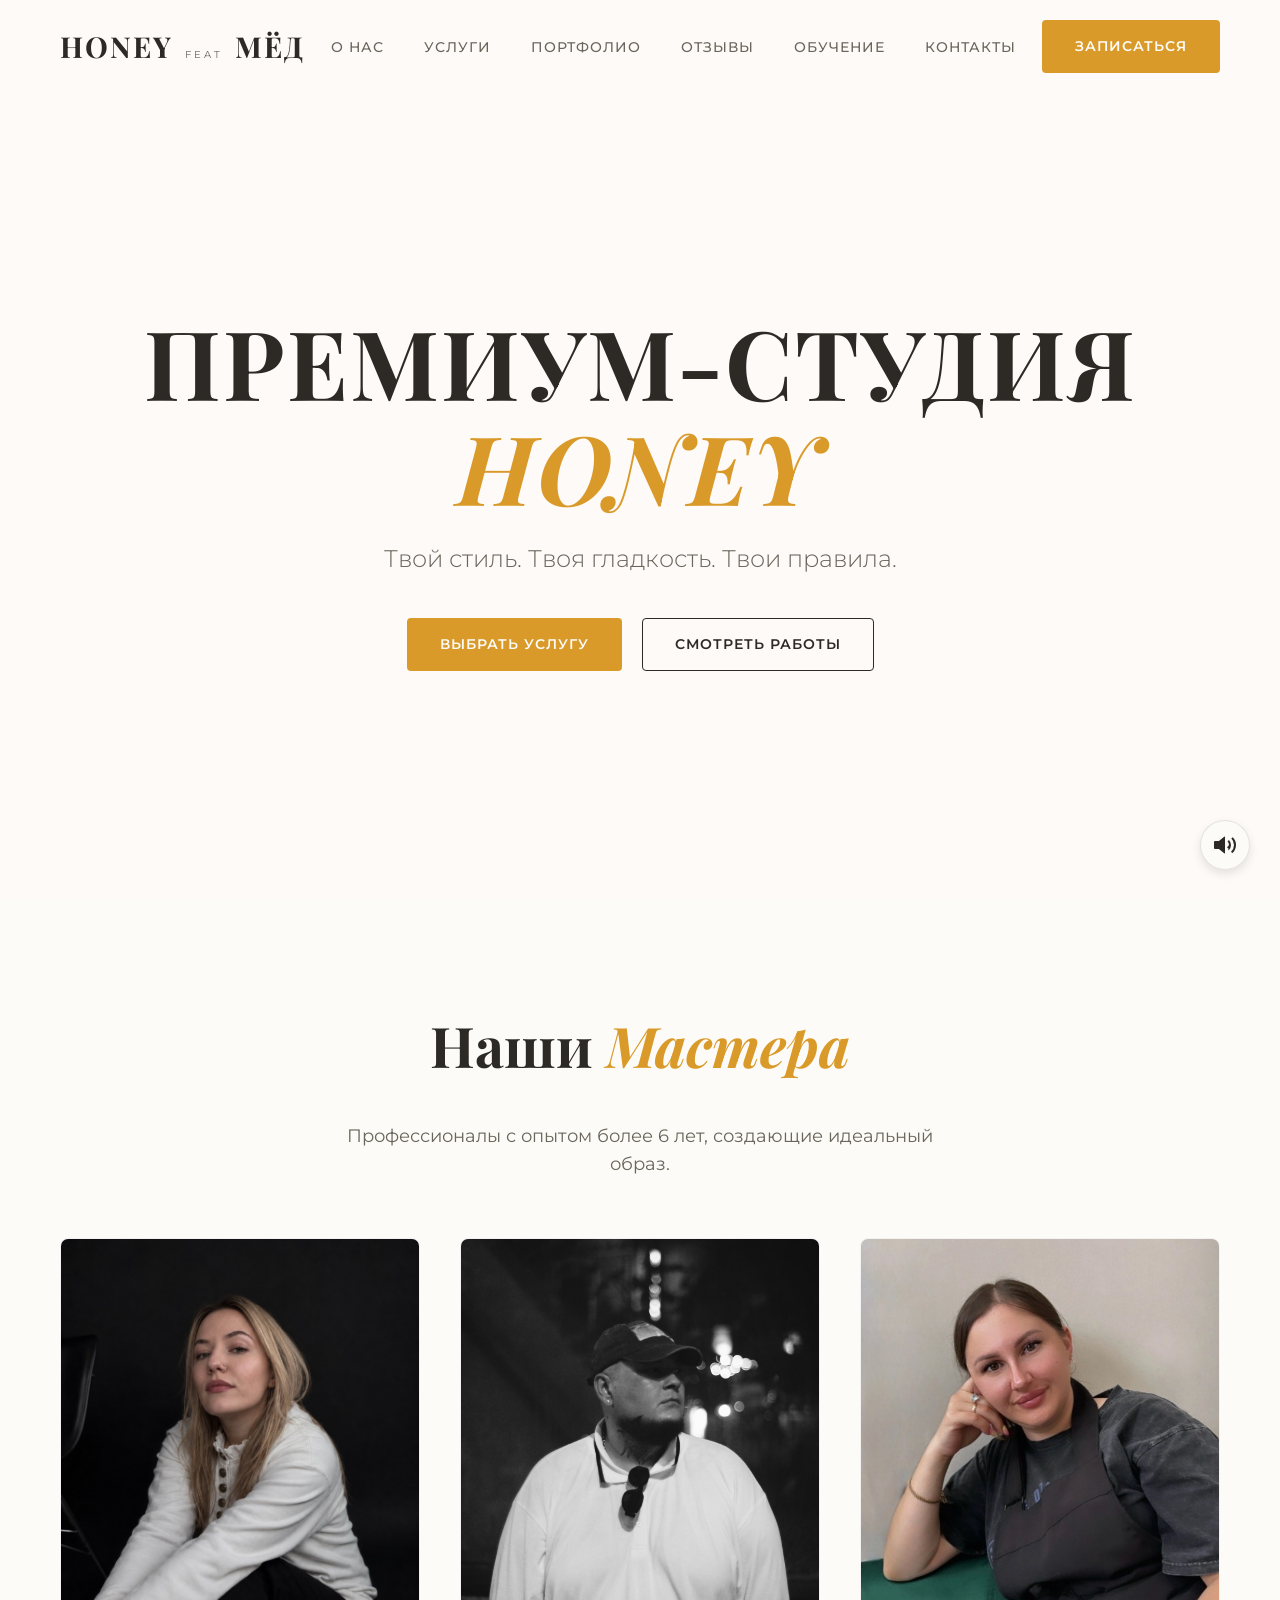
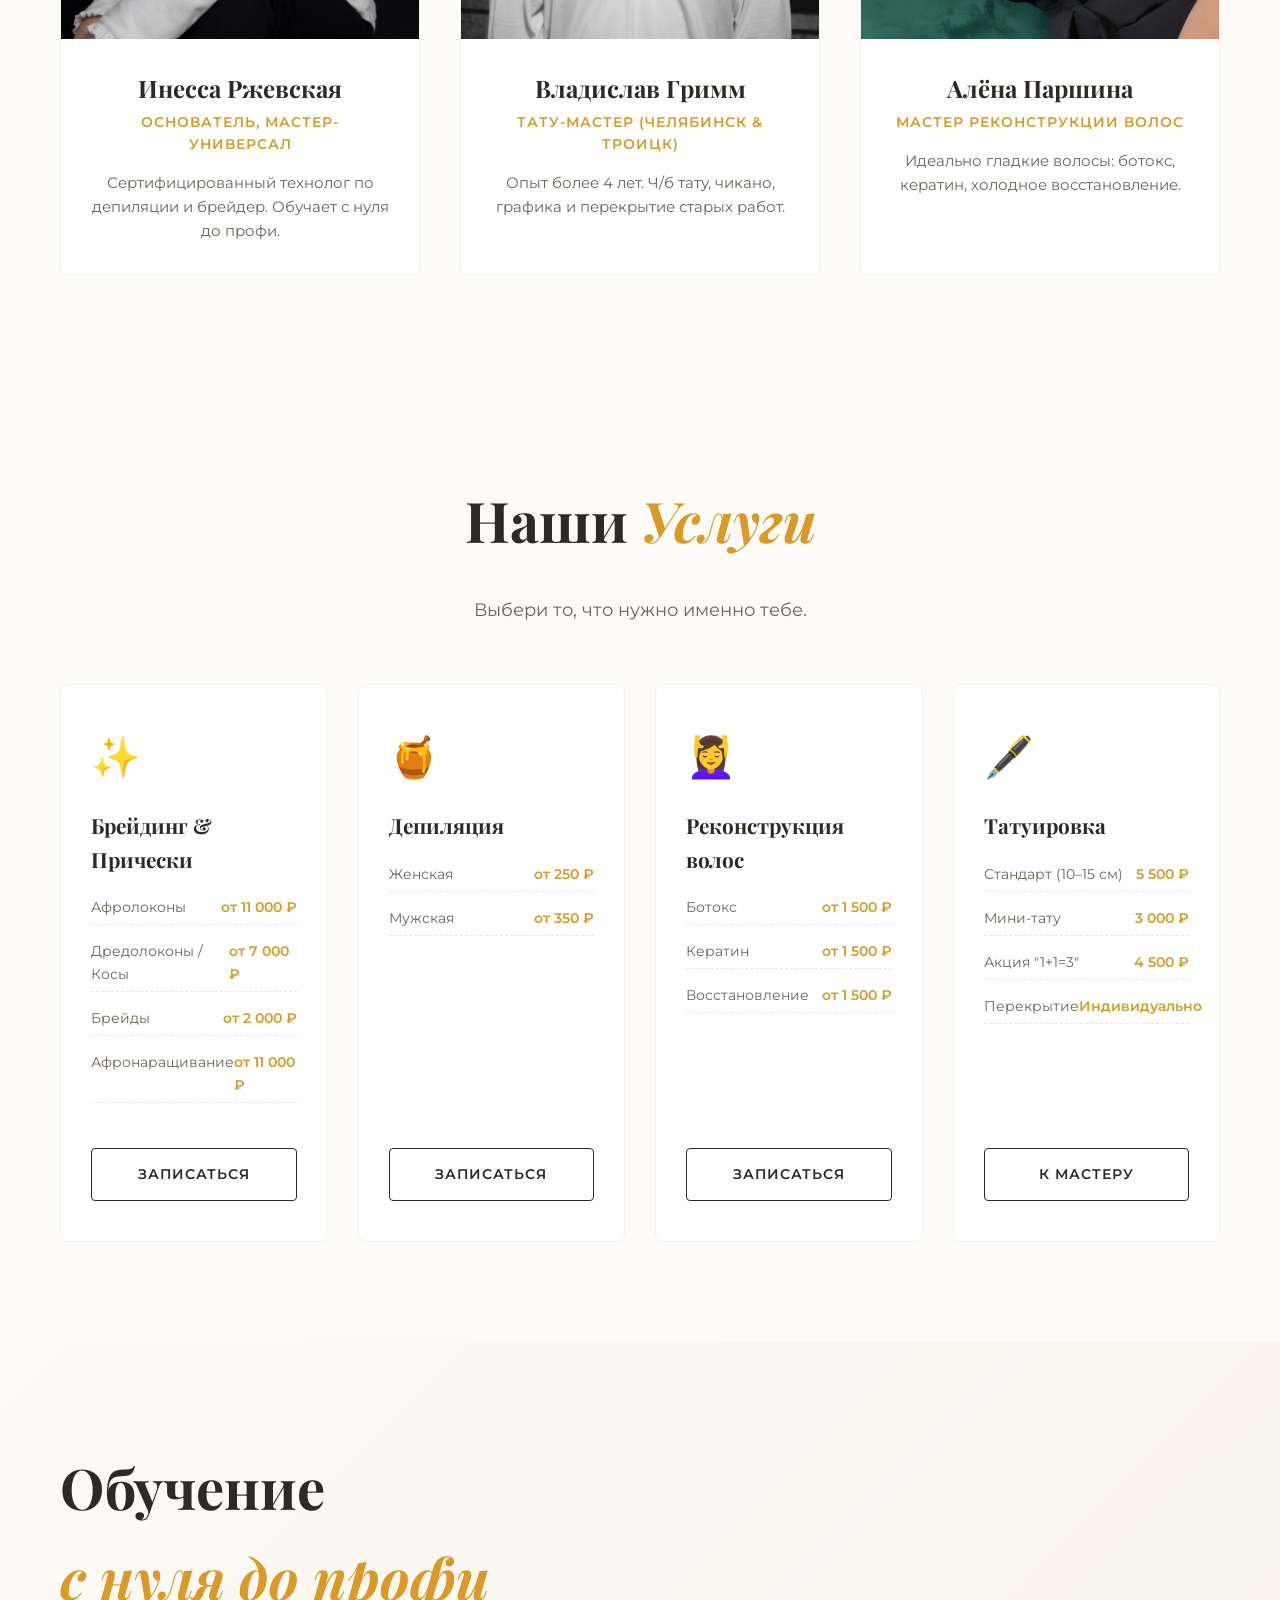
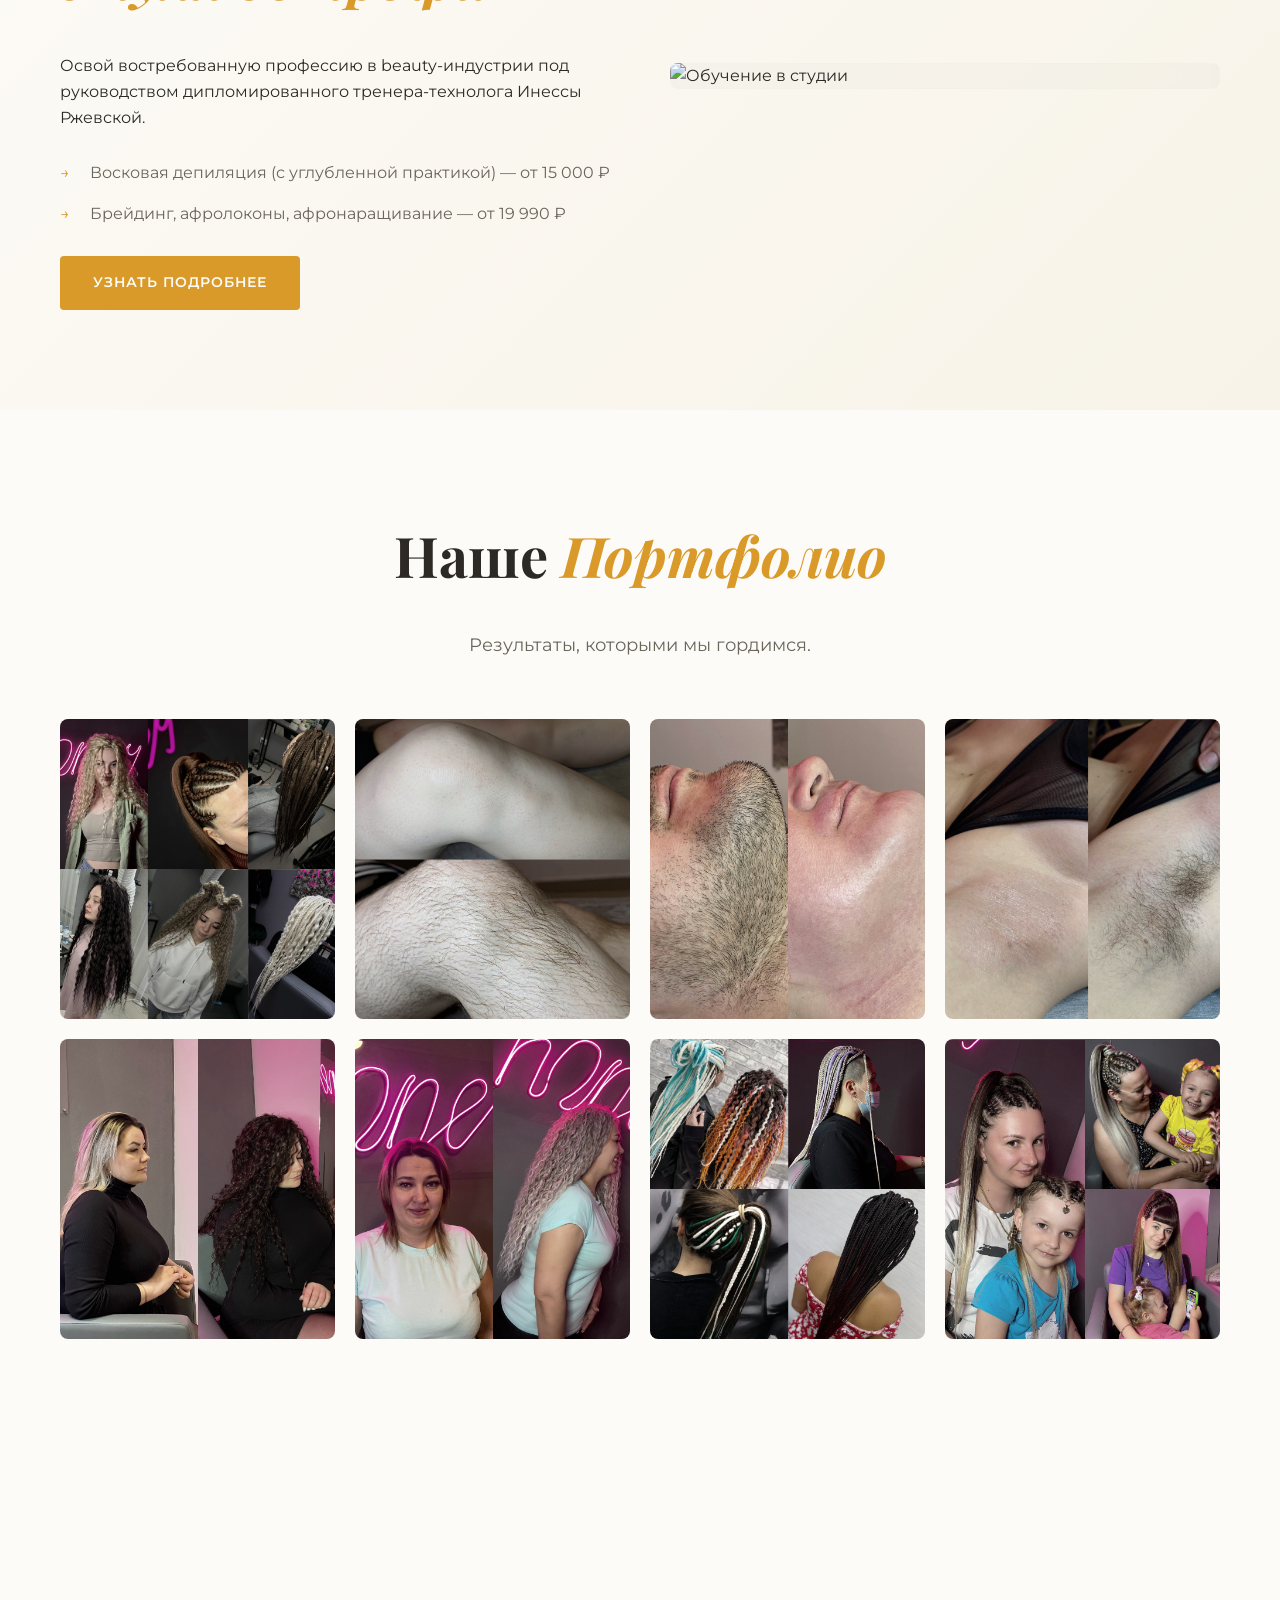
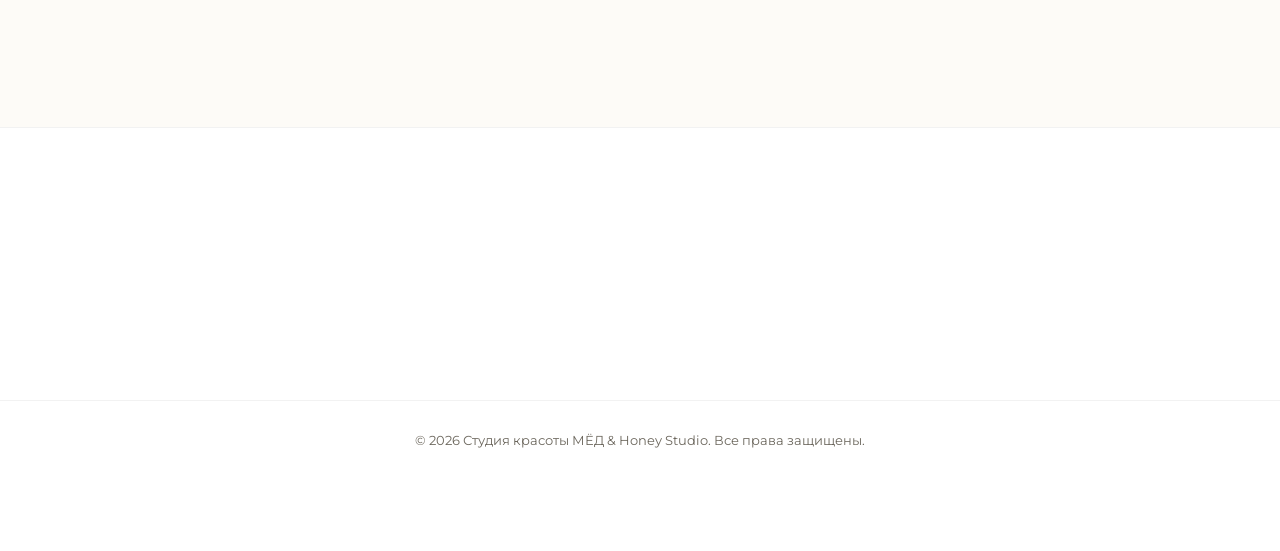
==== index.html @ c20726b2 "Add final 4 portfolio works" ====
<!DOCTYPE html>
<html lang="ru">
<head>
    <meta charset="UTF-8">
    <meta name="viewport" content="width=device-width, initial-scale=1.0">
    <title>Студия МЁД | Троицк & Челябинск | Депиляция, Брейдинг, Тату</title>
    <meta name="description" content="Премиальная студия красоты 'МЁД' (Honey Studio). Депиляция, брейдинг, реконструкция волос, художественная татуировка и профессиональное обучение. Челябинск и Троицк.">
    
    <!-- Google Fonts -->
    <link rel="preconnect" href="https://fonts.googleapis.com">
    <link rel="preconnect" href="https://fonts.gstatic.com" crossorigin>
    <link href="https://fonts.googleapis.com/css2?family=Montserrat:wght@300;400;500;600;700;800&family=Playfair+Display:wght@400;600;700&display=swap" rel="stylesheet">
    
    <!-- CSS -->
    <link rel="stylesheet" href="style.css">
</head>
<body>

    <!-- Фоновое Видео -->
    <div class="global-video-bg">
        <video id="bgVideo" src="images/bg-video.mp4" autoplay loop muted playsinline></video>
        <div class="video-overlay"></div>
    </div>
    
    <button id="soundToggleBtn" class="sound-toggle-btn" aria-label="Включить звук">
        <svg id="icon-muted" viewBox="0 0 24 24" width="24" height="24" fill="currentColor"><path d="M5.889 16H2a1 1 0 0 1-1-1V9a1 1 0 0 1 1-1h3.889l5.294-4.332a.5.5 0 0 1 .817.387v15.89a.5.5 0 0 1-.817.387L5.89 16zm13.517 4.134-1.416-1.416A8.978 8.978 0 0 0 21 12a8.982 8.982 0 0 0-2.672-6.38l1.416-1.416A10.972 10.972 0 0 1 23 12c0 3.037-1.232 5.789-3.222 7.78l-1.416-1.415a8.978 8.978 0 0 0 1.044-1.231zM15.39 15.61l-1.416-1.416A4.982 4.982 0 0 0 16 12a4.983 4.983 0 0 0-1.464-3.536l1.416-1.416A6.974 6.974 0 0 1 18 12a6.976 6.976 0 0 1-2.045 4.95l-.565.66z"/></svg>
        <svg id="icon-unmuted" style="display: none;" viewBox="0 0 24 24" width="24" height="24" fill="currentColor"><path d="M5.889 16H2a1 1 0 0 1-1-1V9a1 1 0 0 1 1-1h3.889l5.294-4.332a.5.5 0 0 1 .817.387v15.89a.5.5 0 0 1-.817.387L5.89 16z"/></svg>
    </button>

    <!-- Навигация -->
    <header class="header">
        <div class="container header-container">
            <a href="#" class="logo">
                <span class="logo-text">HONEY</span>
                <span class="logo-feat">FEAT</span>
                <span class="logo-text">МЁД</span>
            </a>
            
            <nav class="nav">
                <ul class="nav-list">
                    <li><a href="#about" class="nav-link">О нас</a></li>
                    <li><a href="#services" class="nav-link">Услуги</a></li>
                    <li><a href="#portfolio" class="nav-link">Портфолио</a></li>
                    <li><a href="#reviews" class="nav-link">Отзывы</a></li>
                    <li><a href="#academy" class="nav-link">Обучение</a></li>
                    <li><a href="#contacts" class="nav-link">Контакты</a></li>
                </ul>
            </nav>

            <a href="https://vk.me/i.rzhevskaya99" target="_blank" class="btn btn-primary">Записаться</a>
            
            <button class="mobile-menu-btn" aria-label="Открыть меню">
                <span></span>
                <span></span>
                <span></span>
            </button>
        </div>
    </header>

    <!-- Hero Секция -->
    <section class="hero" id="home">
        <div class="container hero-content reveal">
            <h1 class="hero-title">Премиум-студия <br><span class="highlight">Honey</span></h1>
            <p class="hero-subtitle">Твой стиль. Твоя гладкость. Твои правила.</p>
            <div class="hero-buttons">
                <a href="#services" class="btn btn-primary">Выбрать услугу</a>
                <a href="#portfolio" class="btn btn-outline">Смотреть работы</a>
            </div>
        </div>
    </section>

    <!-- О нас / Мастера -->
    <section class="about section-padding" id="about">
        <div class="container">
            <div class="section-header reveal">
                <h2>Наши <span class="highlight">Мастера</span></h2>
                <p>Профессионалы с опытом более 6 лет, создающие идеальный образ.</p>
            </div>
            
            <div class="masters-grid">
                <!-- Карточка Инессы -->
                <a href="https://vk.com/i.rzhevskaya99" target="_blank" class="master-card reveal">
                    <div class="master-img-wrapper">
                        <img src="images/inessa.jpg" alt="Инесса Ржевская" class="master-img" id="img-inessa">
                    </div>
                    <div class="master-info">
                        <h3>Инесса Ржевская</h3>
                        <p class="master-role">Основатель, Мастер-универсал</p>
                        <p class="master-desc">Сертифицированный технолог по депиляции и брейдер. Обучает с нуля до профи.</p>
                    </div>
                </a>

                <!-- Карточка Владислава -->
                <a href="https://vk.com/grimmtattoo" target="_blank" class="master-card reveal" style="transition-delay: 0.2s;">
                    <div class="master-img-wrapper">
                        <img src="images/vlad.jpg" alt="Владислав Гримм" class="master-img" id="img-vlad">
                    </div>
                    <div class="master-info">
                        <h3>Владислав Гримм</h3>
                        <p class="master-role">Тату-мастер (Челябинск & Троицк)</p>
                        <p class="master-desc">Опыт более 4 лет. Ч/б тату, чикано, графика и перекрытие старых работ.</p>
                    </div>
                </a>
                
                <!-- Карточка Алёны -->
                <a href="https://vk.ru/id355561542" target="_blank" class="master-card reveal" style="transition-delay: 0.4s;">
                    <div class="master-img-wrapper">
                        <img src="images/alena.jpg" alt="Алёна Паршина" class="master-img" id="img-alena">
                    </div>
                    <div class="master-info">
                        <h3>Алёна Паршина</h3>
                        <p class="master-role">Мастер реконструкции волос</p>
                        <p class="master-desc">Идеально гладкие волосы: ботокс, кератин, холодное восстановление.</p>
                    </div>
                </a>
            </div>
        </div>
    </section>

    <!-- Услуги и Прайс -->
    <section class="services section-padding" id="services">
        <div class="container">
            <div class="section-header reveal">
                <h2>Наши <span class="highlight">Услуги</span></h2>
                <p>Выбери то, что нужно именно тебе.</p>
            </div>

            <div class="services-grid">
                <!-- Брейдинг -->
                <div class="service-card reveal">
                    <div class="service-icon">✨</div>
                    <h3>Брейдинг & Прически</h3>
                    <ul class="price-list">
                        <li><span>Афролоконы</span> <span class="price">от 11 000 ₽</span></li>
                        <li><span>Дредолоконы / Косы</span> <span class="price">от 7 000 ₽</span></li>
                        <li><span>Брейды</span> <span class="price">от 2 000 ₽</span></li>
                        <li><span>Афронаращивание</span> <span class="price">от 11 000 ₽</span></li>
                    </ul>
                    <a href="https://vk.com/i.rzhevskaya99" class="btn btn-outline" target="_blank">Записаться</a>
                </div>

                <!-- Депиляция -->
                <div class="service-card reveal" style="transition-delay: 0.1s;">
                    <div class="service-icon">🍯</div>
                    <h3>Депиляция</h3>
                    <ul class="price-list">
                        <li><span>Женская</span> <span class="price">от 250 ₽</span></li>
                        <li><span>Мужская</span> <span class="price">от 350 ₽</span></li>
                    </ul>
                    <a href="https://vk.com/i.rzhevskaya99" class="btn btn-outline" target="_blank">Записаться</a>
                </div>

                <!-- Реконструкция волос -->
                <div class="service-card reveal" style="transition-delay: 0.2s;">
                    <div class="service-icon">💆‍♀️</div>
                    <h3>Реконструкция волос</h3>
                    <ul class="price-list">
                        <li><span>Ботокс</span> <span class="price">от 1 500 ₽</span></li>
                        <li><span>Кератин</span> <span class="price">от 1 500 ₽</span></li>
                        <li><span>Восстановление</span> <span class="price">от 1 500 ₽</span></li>
                    </ul>
                    <a href="https://vk.ru/id355561542" class="btn btn-outline" target="_blank">Записаться</a>
                </div>

                <!-- Татуировка -->
                <div class="service-card reveal" style="transition-delay: 0.3s;">
                    <div class="service-icon">🖋️</div>
                    <h3>Татуировка</h3>
                    <ul class="price-list">
                        <li><span>Стандарт (10–15 см)</span> <span class="price">5 500 ₽</span></li>
                        <li><span>Мини-тату</span> <span class="price">3 000 ₽</span></li>
                        <li><span>Акция "1+1=3"</span> <span class="price">4 500 ₽</span></li>
                        <li><span>Перекрытие</span> <span class="price">Индивидуально</span></li>
                    </ul>
                    <a href="https://vk.com/grimmtattoo" class="btn btn-outline" target="_blank">К мастеру</a>
                </div>
            </div>
        </div>
    </section>

    <!-- Обучение -->
    <section class="academy section-padding" id="academy">
        <div class="container academy-container reveal">
            <div class="academy-content">
                <h2>Обучение <br><span class="highlight">с нуля до профи</span></h2>
                <p>Освой востребованную профессию в beauty-индустрии под руководством дипломированного тренера-технолога Инессы Ржевской.</p>
                <ul class="academy-list">
                    <li>Восковая депиляция (с углубленной практикой) — от 15 000 ₽</li>
                    <li>Брейдинг, афролоконы, афронаращивание — от 19 990 ₽</li>
                </ul>
                <a href="https://vk.me/i.rzhevskaya99" class="btn btn-primary" target="_blank">Узнать подробнее</a>
            </div>
            <div class="academy-image">
                <img src="https://images.unsplash.com/photo-1522337360788-8b13dee7a37e?ixlib=rb-4.0.3&auto=format&fit=crop&w=800&q=80" alt="Обучение в студии">
            </div>
        </div>
    </section>

    <!-- Портфолио -->
    <section class="portfolio section-padding" id="portfolio">
        <div class="container">
            <div class="section-header reveal">
                <h2>Наше <span class="highlight">Портфолио</span></h2>
                <p>Результаты, которыми мы гордимся.</p>
            </div>
            
            <div class="portfolio-grid">
                <img src="images/portfolio/photo_2026-07-11_22-58-36.jpg" alt="Портфолио" class="reveal">
                <img src="images/portfolio/photo_2026-07-11_22-58-41.jpg" alt="Портфолио" class="reveal" style="transition-delay: 0.1s;">
                <img src="images/portfolio/photo_2026-07-11_22-58-42.jpg" alt="Портфолио" class="reveal" style="transition-delay: 0.2s;">
                <img src="images/portfolio/photo_2026-07-11_22-58-45.jpg" alt="Портфолио" class="reveal" style="transition-delay: 0.3s;">
                <img src="images/portfolio/photo_2026-07-11_22-58-47.jpg" alt="Портфолио" class="reveal" style="transition-delay: 0.1s;">
                <img src="images/portfolio/photo_2026-07-11_22-58-48.jpg" alt="Портфолио" class="reveal" style="transition-delay: 0.2s;">
                <img src="images/portfolio/photo_2026-07-11_22-58-50.jpg" alt="Портфолио" class="reveal" style="transition-delay: 0.3s;">
                <img src="images/portfolio/photo_2026-07-11_22-58-52.jpg" alt="Портфолио" class="reveal" style="transition-delay: 0.4s;">
                <img src="images/portfolio/work_9.jpg" alt="Портфолио" class="reveal" style="transition-delay: 0.1s;">
                <img src="images/portfolio/work_10.jpg" alt="Портфолио" class="reveal" style="transition-delay: 0.2s;">
                <img src="images/portfolio/work_11.jpg" alt="Портфолио" class="reveal" style="transition-delay: 0.3s;">
                <img src="images/portfolio/work_12.jpg" alt="Портфолио" class="reveal" style="transition-delay: 0.4s;">
                <img src="images/portfolio/work_13.jpg" alt="Портфолио" class="reveal" style="transition-delay: 0.1s;">
                <img src="images/portfolio/work_14.jpg" alt="Портфолио" class="reveal" style="transition-delay: 0.2s;">
                <img src="images/portfolio/work_15.jpg" alt="Портфолио" class="reveal" style="transition-delay: 0.3s;">
                <img src="images/portfolio/work_16.jpg" alt="Портфолио" class="reveal" style="transition-delay: 0.4s;">
                <img src="images/portfolio/work_17.jpg" alt="Портфолио" class="reveal" style="transition-delay: 0.1s;">
            </div>
            
            <div style="text-align: center; margin-top: 40px;" class="reveal">
                <a href="https://vk.com/honey_studio" class="btn btn-outline" target="_blank">Больше работ в VK</a>
            </div>
        </div>
    </section>

    <!-- Отзывы -->
    <section class="reviews section-padding" id="reviews">
        <div class="container">
            <div class="section-header reveal">
                <h2>Отзывы <span class="highlight">Клиентов</span></h2>
                <p>Что говорят о нас те, кто уже доверил нам свою красоту.</p>
            </div>
            
            <div class="reviews-grid">
                <div class="review-card reveal">
                    <div class="review-stars">★★★★★</div>
                    <p class="review-text">"Прекрасный мастер! Делала депиляцию, всё прошло быстро и почти безболезненно. Инесса — настоящий профи, очень уютная атмосфера в студии."</p>
                    <h4 class="review-author">— Анна</h4>
                </div>
                
                <div class="review-card reveal" style="transition-delay: 0.1s;">
                    <div class="review-stars">★★★★★</div>
                    <p class="review-text">"Делала кератин у Алёны. Волосы просто шикарные, прямые и блестящие! Эффект держится уже несколько месяцев, я в восторге."</p>
                    <h4 class="review-author">— Екатерина</h4>
                </div>
                
                <div class="review-card reveal" style="transition-delay: 0.2s;">
                    <div class="review-stars">★★★★★</div>
                    <p class="review-text">"Влад — крутой мастер! Бил у него тату в Челябинске. Отличная проработка деталей и стерильность на высшем уровне. Рекомендую!"</p>
                    <h4 class="review-author">— Максим</h4>
                </div>
                
                <div class="review-card reveal" style="transition-delay: 0.3s;">
                    <div class="review-stars">★★★★★</div>
                    <p class="review-text">"Обучалась брейдингу у Инессы. Информация подается очень доступно, много практики. Теперь сама работаю мастером, спасибо за знания!"</p>
                    <h4 class="review-author">— Ольга</h4>
                </div>
            </div>
            
            <div class="reviews-actions reveal">
                <a href="https://vk.com/reviews-224825900" target="_blank" class="btn btn-vk">
                    <svg viewBox="0 0 24 24" width="20" height="20" fill="currentColor">
                        <path d="M13.162 18.994c.609 0 .858-.406.851-.915-.031-1.917.714-2.949 2.059-1.604 1.488 1.488 1.796 2.519 3.603 2.519h3.2c.808 0 1.126-.26 1.126-.668 0-.863-1.421-2.386-2.625-3.504-1.686-1.543-1.675-1.449.229-3.986 1.173-1.563 1.638-2.519 1.488-2.922-.152-.406-.609-.61-1.488-.61h-3.655c-.71 0-1.015.305-1.269 1.117-1.117 3.553-2.691 6.551-3.554 6.551-.406 0-.609-.305-.609-1.93V8.895c0-.813-.254-1.219-1.421-1.219h-3.25c-.711 0-1.016.305-1.016.711 0 .813.914 1.016 1.015 3.047v4.672c0 1.016-.203 1.219-.609 1.219-.965 0-3.3-3.606-4.672-7.821-.254-.761-.609-1.066-1.422-1.066h-3.554c-.812 0-1.015.356-1.015.762 0 .812 3.656 8.784 7.922 13.048 2.641 2.642 5.586 2.743 7.617 2.743z"/>
                    </svg>
                    Отзывы (Троицк)
                </a>
                <a href="https://vk.com/topic-215539133_49084392" target="_blank" class="btn btn-vk">
                    <svg viewBox="0 0 24 24" width="20" height="20" fill="currentColor">
                        <path d="M13.162 18.994c.609 0 .858-.406.851-.915-.031-1.917.714-2.949 2.059-1.604 1.488 1.488 1.796 2.519 3.603 2.519h3.2c.808 0 1.126-.26 1.126-.668 0-.863-1.421-2.386-2.625-3.504-1.686-1.543-1.675-1.449.229-3.986 1.173-1.563 1.638-2.519 1.488-2.922-.152-.406-.609-.61-1.488-.61h-3.655c-.71 0-1.015.305-1.269 1.117-1.117 3.553-2.691 6.551-3.554 6.551-.406 0-.609-.305-.609-1.93V8.895c0-.813-.254-1.219-1.421-1.219h-3.25c-.711 0-1.016.305-1.016.711 0 .813.914 1.016 1.015 3.047v4.672c0 1.016-.203 1.219-.609 1.219-.965 0-3.3-3.606-4.672-7.821-.254-.761-.609-1.066-1.422-1.066h-3.554c-.812 0-1.015.356-1.015.762 0 .812 3.656 8.784 7.922 13.048 2.641 2.642 5.586 2.743 7.617 2.743z"/>
                    </svg>
                    Отзывы (Челябинск)
                </a>
            </div>
        </div>
    </section>

    <!-- Footer / Контакты -->
    <footer class="footer section-padding" id="contacts">
        <div class="container footer-grid reveal">
            <div class="footer-brand">
                <a href="#" class="logo">
                    <span class="logo-text">HONEY</span><span class="logo-dot">.</span>
                </a>
                <p>Твой стиль. Твоя гладкость. Твои правила.</p>
            </div>
            
            <div class="footer-location">
                <h3>Троицк</h3>
                <p>ул. 30 лет ВЛКСМ, 40</p>
                <a href="https://vk.com/honey_studio" target="_blank" class="social-link">Группа VK</a>
            </div>
            
            <div class="footer-location">
                <h3>Челябинск</h3>
                <p>ул. Карла Либкнехта, 2 (Центр)</p>
                <a href="https://vk.com/club240046751" target="_blank" class="social-link">Группа VK</a>
            </div>
        </div>
        <div class="footer-bottom">
            <p>&copy; 2026 Студия красоты МЁД & Honey Studio. Все права защищены.</p>
        </div>
    </footer>

    <!-- JS -->
    <script src="script.js"></script>
</body>
</html>
---- style.css ----
/* =========================================
   VARIABLES & SETUP
========================================= */
:root {
    /* Colors - Light Minimalism Theme */
    --bg-primary: #fdfbf7;
    --bg-secondary: #ffffff;
    --bg-glass: rgba(253, 251, 247, 0.85);
    
    --text-primary: #2d2a26;
    --text-secondary: #6b665c;
    
    --accent-gold: #d99a29;
    --accent-gold-hover: #b88222;
    --accent-honey: #f5c518;
    
    /* Typography */
    --font-main: 'Montserrat', sans-serif;
    --font-heading: 'Playfair Display', serif;
    
    /* Spacing & Layout */
    --container-width: 1200px;
    --section-padding: 100px 0;
    
    /* Transitions */
    --tr-fast: 0.3s ease;
    --tr-smooth: 0.6s cubic-bezier(0.22, 1, 0.36, 1);
}

* {
    margin: 0;
    padding: 0;
    box-sizing: border-box;
}

html {
    scroll-behavior: smooth;
}

body {
    font-family: var(--font-main);
    background-color: var(--bg-primary);
    color: var(--text-primary);
    line-height: 1.6;
    overflow-x: hidden;
    -webkit-font-smoothing: antialiased;
}

ul { list-style: none; }
a { text-decoration: none; color: inherit; }
img { max-width: 100%; display: block; }

.container {
    max-width: var(--container-width);
    margin: 0 auto;
    padding: 0 20px;
}

/* =========================================
   TYPOGRAPHY
========================================= */
h1, h2, h3, h4, .logo-text {
    font-family: var(--font-heading);
    font-weight: 700;
}

h2 {
    font-size: clamp(2.5rem, 5vw, 3.5rem);
    margin-bottom: 2rem;
    color: var(--text-primary);
}

.highlight {
    color: var(--accent-gold);
    font-style: italic;
}

/* =========================================
   BUTTONS
========================================= */
.btn {
    display: inline-block;
    padding: 14px 32px;
    font-size: 0.9rem;
    font-weight: 600;
    text-transform: uppercase;
    letter-spacing: 1px;
    border-radius: 4px;
    transition: var(--tr-fast);
    cursor: pointer;
    border: 1px solid transparent;
}

.btn-primary {
    background-color: var(--accent-gold);
    color: var(--bg-primary);
}

.btn-primary:hover {
    background-color: var(--accent-gold-hover);
    transform: translateY(-2px);
    box-shadow: 0 10px 20px rgba(217, 154, 41, 0.3);
}

.btn-vk {
    background-color: #0077FF;
    color: #ffffff;
    display: inline-flex;
    align-items: center;
    gap: 8px;
    border: none;
}

.btn-vk:hover {
    background-color: #0060cc;
    transform: translateY(-2px);
    box-shadow: 0 10px 20px rgba(0, 119, 255, 0.3);
}

/* =========================================
   HEADER & NAVIGATION
========================================= */
.header {
    position: fixed;
    top: 0;
    left: 0;
    width: 100%;
    z-index: 1000;
    padding: 20px 0;
    transition: var(--tr-fast);
}

.header.scrolled {
    padding: 15px 0;
    background-color: var(--bg-glass);
    backdrop-filter: blur(10px);
    -webkit-backdrop-filter: blur(10px);
    border-bottom: 1px solid rgba(0, 0, 0, 0.05);
}

.header-container {
    display: flex;
    justify-content: space-between;
    align-items: center;
}

.logo {
    display: flex;
    align-items: baseline;
    font-size: 1.8rem;
}

.logo-text {
    color: var(--text-primary);
    letter-spacing: 2px;
}

.logo-dot {
    color: var(--accent-gold);
    font-size: 2rem;
    line-height: 1;
}

.logo-feat {
    font-family: var(--font-main);
    font-size: 0.6rem;
    font-weight: 400;
    letter-spacing: 3px;
    margin: 0 12px;
    color: var(--text-secondary);
}

.nav-list {
    display: flex;
    gap: 40px;
}

.nav-link {
    font-size: 0.9rem;
    font-weight: 500;
    color: var(--text-secondary);
    transition: var(--tr-fast);
    text-transform: uppercase;
    letter-spacing: 1px;
    position: relative;
}

.nav-link::after {
    content: '';
    position: absolute;
    width: 0;
    height: 1px;
    bottom: -5px;
    left: 0;
    background-color: var(--accent-gold);
    transition: var(--tr-fast);
}

.nav-link:hover, .nav-link.active {
    color: var(--text-primary);
}

.nav-link:hover::after, .nav-link.active::after {
    width: 100%;
}

.mobile-menu-btn {
    display: none;
    background: none;
    border: none;
    cursor: pointer;
    flex-direction: column;
    gap: 6px;
}

.mobile-menu-btn span {
    display: block;
    width: 30px;
    height: 2px;
    background-color: var(--text-primary);
    transition: var(--tr-fast);
}

/* =========================================
   ANIMATIONS (Reveal on Scroll)
========================================= */
.reveal {
    opacity: 0;
    transform: translateY(40px);
    transition: opacity 1s cubic-bezier(0.25, 0.46, 0.45, 0.94), transform 1s cubic-bezier(0.25, 0.46, 0.45, 0.94);
}

.reveal.active {
    opacity: 1;
    transform: translateY(0);
}

/* =========================================
   MEDIA QUERIES
========================================= */
@media (max-width: 992px) {
    .nav {
        display: none; 
    }
    
    .nav.active {
        display: flex;
        position: absolute;
        top: 100%;
        left: 0;
        width: 100%;
        background-color: var(--bg-primary);
        padding: 30px;
        box-shadow: 0 10px 20px rgba(0,0,0,0.05);
        border-top: 1px solid rgba(0,0,0,0.05);
    }
    
    .nav.active .nav-list {
        flex-direction: column;
        align-items: center;
        gap: 20px;
        width: 100%;
    }
    
    .mobile-menu-btn {
        display: flex;
    }
    
    .header .btn {
        display: none;
    }
}

/* =========================================
   UTILITIES
========================================= */
.section-padding {
    padding: var(--section-padding);
}

.section-header {
    text-align: center;
    margin-bottom: 60px;
}

.section-header p {
    color: var(--text-secondary);
    font-size: 1.1rem;
    max-width: 600px;
    margin: 0 auto;
}

.btn-outline {
    background-color: transparent;
    color: var(--text-primary);
    border: 1px solid var(--text-primary);
}

.btn-outline:hover {
    background-color: rgba(0,0,0,0.03);
}

/* =========================================
   GLOBAL VIDEO BACKGROUND
========================================= */
.global-video-bg {
    position: fixed;
    top: 0;
    left: 0;
    width: 100vw;
    height: 100vh;
    z-index: -2;
    overflow: hidden;
}

.global-video-bg video {
    width: 100%;
    height: 100%;
    object-fit: cover;
    filter: blur(10px);
    transform: scale(1.1);
}

.video-overlay {
    position: absolute;
    top: 0;
    left: 0;
    width: 100%;
    height: 100%;
    background: rgba(253, 251, 247, 0.4);
}

.sound-toggle-btn {
    position: fixed;
    bottom: 30px;
    right: 30px;
    z-index: 100;
    width: 50px;
    height: 50px;
    border-radius: 50%;
    background-color: var(--bg-glass);
    border: 1px solid rgba(0,0,0,0.1);
    backdrop-filter: blur(5px);
    color: var(--text-primary);
    display: flex;
    align-items: center;
    justify-content: center;
    cursor: pointer;
    transition: var(--tr-fast);
    box-shadow: 0 4px 10px rgba(0,0,0,0.1);
}

.sound-toggle-btn:hover {
    transform: scale(1.1);
    background-color: #ffffff;
}

/* Base backgrounds for scrollable sections */
.services, .academy, .portfolio, .reviews, .footer {
    position: relative;
    z-index: 1;
}

.services, .portfolio, .reviews {
    background-color: var(--bg-primary);
}

/* =========================================
   HERO SECTION
========================================= */
.hero {
    position: relative;
    height: 100vh;
    min-height: 600px;
    display: flex;
    align-items: center;
    justify-content: center;
    text-align: center;
}



.hero-content {
    position: relative;
    z-index: 2;
    padding-top: 80px;
}

.hero-title {
    font-size: clamp(3rem, 8vw, 6rem);
    line-height: 1.1;
    margin-bottom: 20px;
    text-transform: uppercase;
    letter-spacing: 2px;
}

.hero-subtitle {
    font-size: clamp(1.1rem, 2vw, 1.5rem);
    color: var(--text-secondary);
    margin-bottom: 40px;
    font-weight: 300;
}

.hero-buttons {
    display: flex;
    gap: 20px;
    justify-content: center;
}

/* =========================================
   ABOUT / MASTERS
========================================= */
.masters-grid {
    display: grid;
    grid-template-columns: repeat(auto-fit, minmax(300px, 1fr));
    gap: 40px;
}

.master-card {
    background-color: var(--bg-secondary);
    border-radius: 8px;
    overflow: hidden;
    transition: var(--tr-smooth);
    border: 1px solid rgba(0,0,0,0.05);
}

.master-card:hover {
    transform: translateY(-10px);
    box-shadow: 0 20px 40px rgba(0,0,0,0.06);
    border-color: rgba(217, 154, 41, 0.3);
}

.master-img-wrapper {
    height: 400px;
    overflow: hidden;
}

.master-img {
    width: 100%;
    height: 100%;
    object-fit: cover;
    transition: var(--tr-smooth);
}

.master-card:hover .master-img {
    transform: scale(1.05);
}

.master-info {
    padding: 30px;
    text-align: center;
}

.master-info h3 {
    font-size: 1.5rem;
    margin-bottom: 5px;
    color: var(--text-primary);
}

.master-role {
    color: var(--accent-gold);
    font-size: 0.85rem;
    text-transform: uppercase;
    letter-spacing: 1px;
    margin-bottom: 15px;
    font-weight: 600;
}

.master-desc {
    color: var(--text-secondary);
    font-size: 0.95rem;
}

/* =========================================
   SERVICES
========================================= */
.services-grid {
    display: grid;
    grid-template-columns: repeat(auto-fit, minmax(250px, 1fr));
    gap: 30px;
}

.service-card {
    background-color: var(--bg-secondary);
    padding: 40px 30px;
    border-radius: 8px;
    border: 1px solid rgba(0,0,0,0.05);
    transition: var(--tr-smooth);
    display: flex;
    flex-direction: column;
}

.service-card:hover {
    transform: translateY(-5px);
    border-color: rgba(217, 154, 41, 0.3);
    box-shadow: 0 10px 30px rgba(0,0,0,0.06);
}

.service-icon {
    font-size: 2.5rem;
    margin-bottom: 20px;
}

.service-card h3 {
    font-size: 1.3rem;
    margin-bottom: 20px;
    color: var(--text-primary);
}

.price-list {
    margin-bottom: 30px;
    flex-grow: 1;
}

.price-list li {
    display: flex;
    justify-content: space-between;
    margin-bottom: 15px;
    font-size: 0.9rem;
    color: var(--text-secondary);
    border-bottom: 1px dashed rgba(0,0,0,0.1);
    padding-bottom: 5px;
}

.price {
    color: var(--accent-gold);
    font-weight: 600;
}

.service-card .btn {
    width: 100%;
    text-align: center;
}

/* =========================================
   ACADEMY
========================================= */
.academy {
    background: linear-gradient(135deg, var(--bg-primary) 0%, #f7f3e8 100%);
}

.academy-container {
    display: flex;
    align-items: center;
    gap: 60px;
}

.academy-content {
    flex: 1;
}

.academy-image {
    flex: 1;
    border-radius: 8px;
    overflow: hidden;
    position: relative;
}

.academy-image::after {
    content: '';
    position: absolute;
    top: 0; left: 0; width: 100%; height: 100%;
    box-shadow: inset 0 0 50px rgba(0,0,0,0.03);
}

.academy-list {
    margin: 30px 0;
}

.academy-list li {
    margin-bottom: 15px;
    position: relative;
    padding-left: 30px;
    color: var(--text-secondary);
}

.academy-list li::before {
    content: '→';
    position: absolute;
    left: 0;
    color: var(--accent-gold);
}

/* =========================================
   PORTFOLIO
========================================= */
.portfolio-grid {
    display: grid;
    grid-template-columns: repeat(auto-fit, minmax(250px, 1fr));
    gap: 20px;
}

.portfolio-grid img {
    width: 100%;
    height: 300px;
    object-fit: cover;
    border-radius: 8px;
    transition: var(--tr-smooth);
    filter: grayscale(30%);
}

.portfolio-grid img:hover {
    transform: scale(1.03);
    filter: grayscale(0%);
    box-shadow: 0 10px 20px rgba(0,0,0,0.1);
    z-index: 2;
    position: relative;
}

/* =========================================
   REVIEWS
========================================= */
.reviews-grid {
    display: grid;
    grid-template-columns: repeat(auto-fit, minmax(260px, 1fr));
    gap: 30px;
    margin-bottom: 50px;
}

.review-card {
    background-color: var(--bg-secondary);
    padding: 30px;
    border-radius: 8px;
    border: 1px solid rgba(0,0,0,0.05);
    transition: var(--tr-smooth);
    display: flex;
    flex-direction: column;
}

.review-card:hover {
    transform: translateY(-5px);
    box-shadow: 0 10px 30px rgba(0,0,0,0.06);
    border-color: rgba(217, 154, 41, 0.3);
}

.review-stars {
    color: var(--accent-honey);
    font-size: 1.2rem;
    margin-bottom: 15px;
    letter-spacing: 2px;
}

.review-text {
    color: var(--text-secondary);
    font-size: 0.95rem;
    font-style: italic;
    margin-bottom: 20px;
    flex-grow: 1;
}

.review-author {
    color: var(--text-primary);
    font-weight: 600;
    font-size: 1rem;
}

.reviews-actions {
    display: flex;
    justify-content: center;
    gap: 20px;
    flex-wrap: wrap;
}

@media (max-width: 576px) {
    .reviews-actions {
        flex-direction: column;
        width: 100%;
    }
    .reviews-actions .btn {
        width: 100%;
    }
}

/* =========================================
   FOOTER
========================================= */
.footer {
    background-color: var(--bg-secondary);
    border-top: 1px solid rgba(0,0,0,0.05);
}

.footer-grid {
    display: grid;
    grid-template-columns: 2fr 1fr 1fr;
    gap: 40px;
    margin-bottom: 60px;
}

.footer-brand p {
    color: var(--text-secondary);
    margin-top: 15px;
    max-width: 300px;
}

.footer-location h3 {
    color: var(--accent-gold);
    margin-bottom: 15px;
    font-size: 1.2rem;
}

.footer-location p {
    color: var(--text-secondary);
    margin-bottom: 10px;
}

.social-link {
    color: var(--text-primary);
    text-decoration: underline;
    font-size: 0.9rem;
    transition: var(--tr-fast);
}

.social-link:hover {
    color: var(--accent-gold);
}

.footer-bottom {
    text-align: center;
    padding-top: 30px;
    border-top: 1px solid rgba(0,0,0,0.05);
    color: var(--text-secondary);
    font-size: 0.8rem;
}

/* Responsive adjustments */
@media (max-width: 768px) {
    .academy-container {
        flex-direction: column;
    }
    .footer-grid {
        grid-template-columns: 1fr;
    }
}
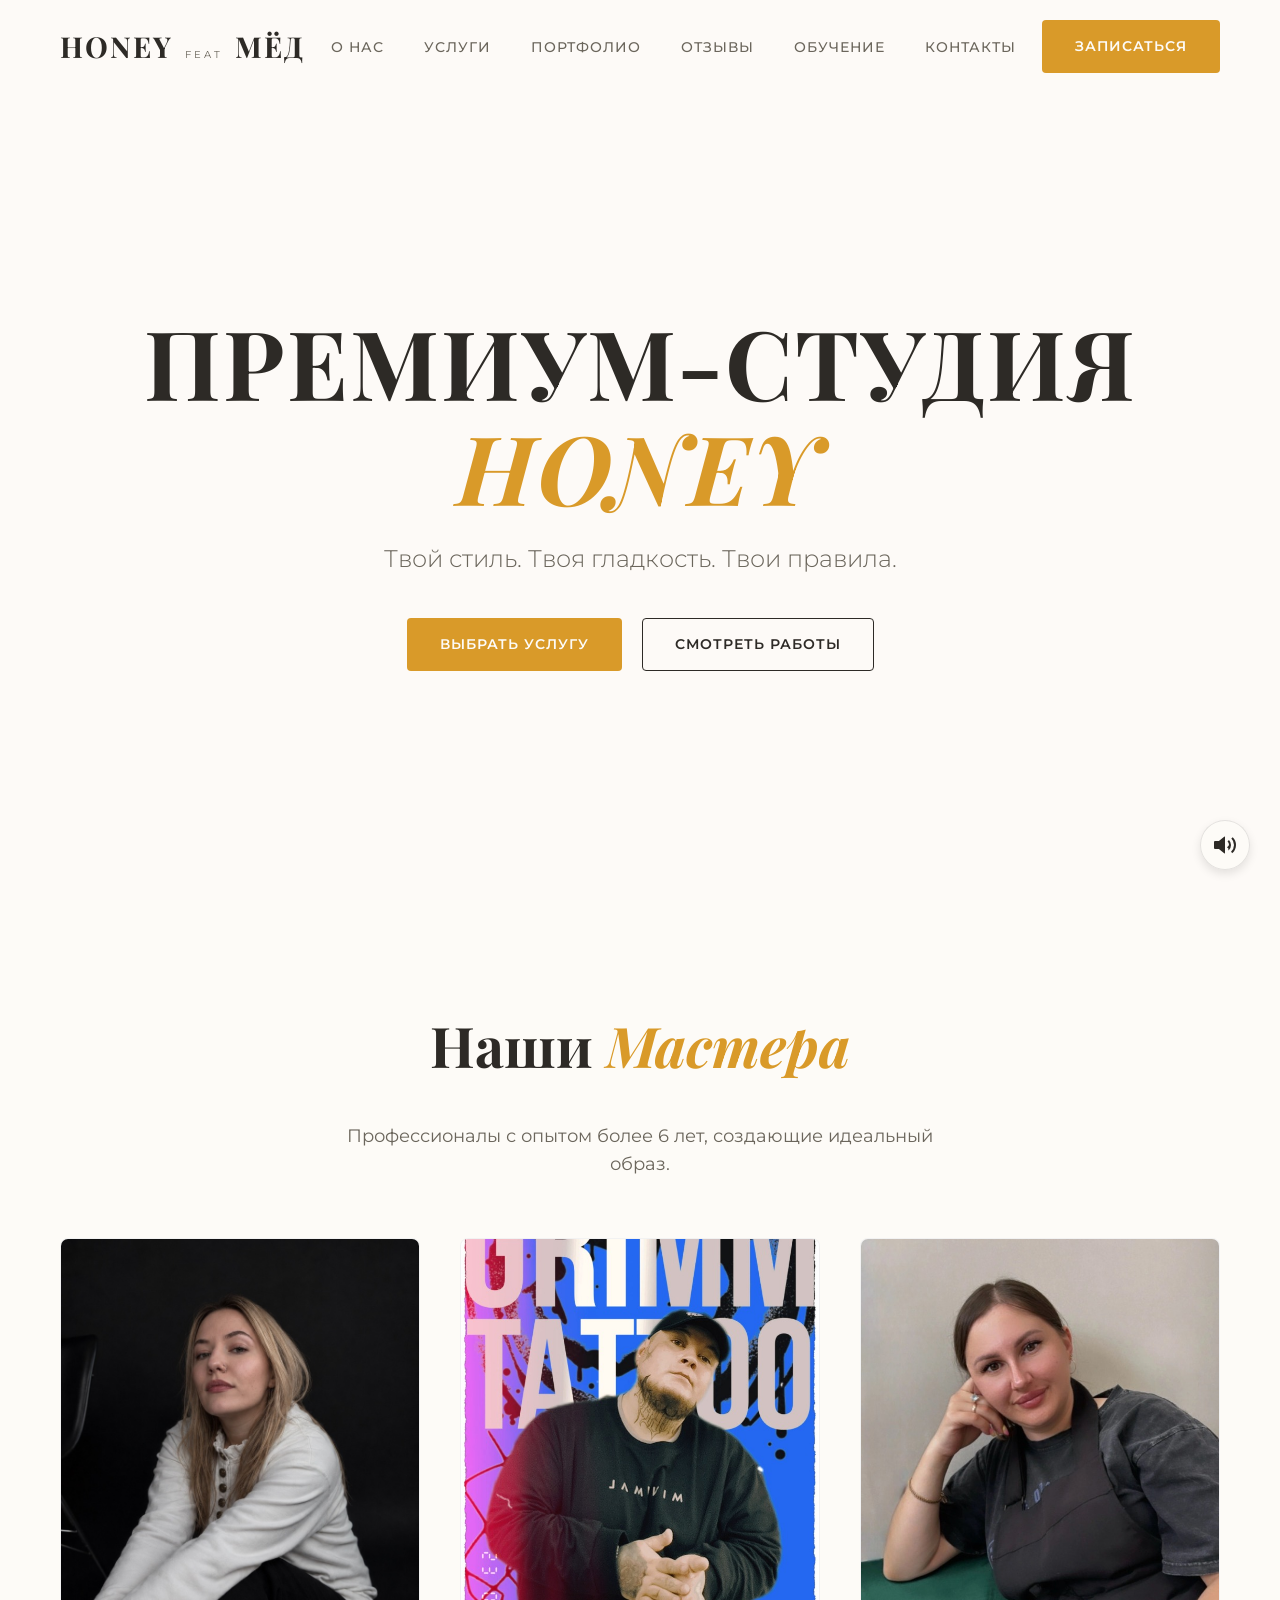
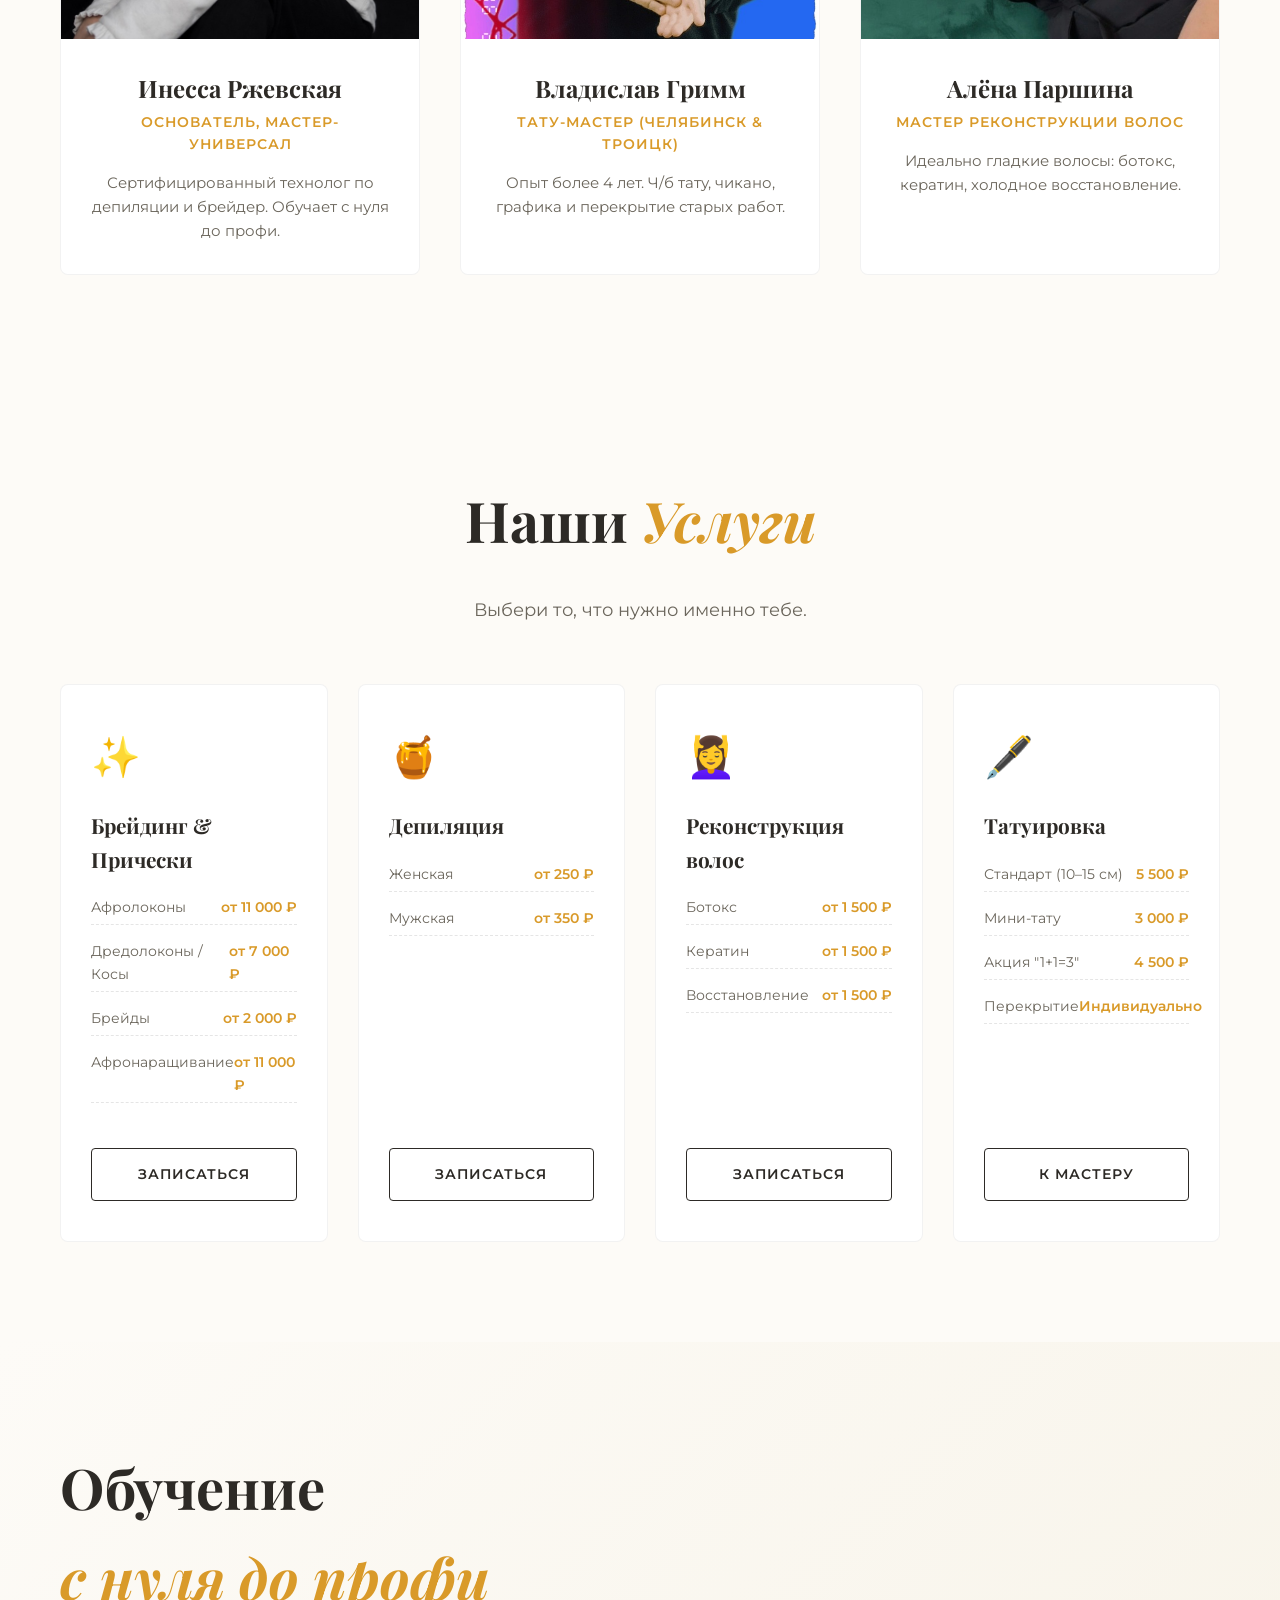
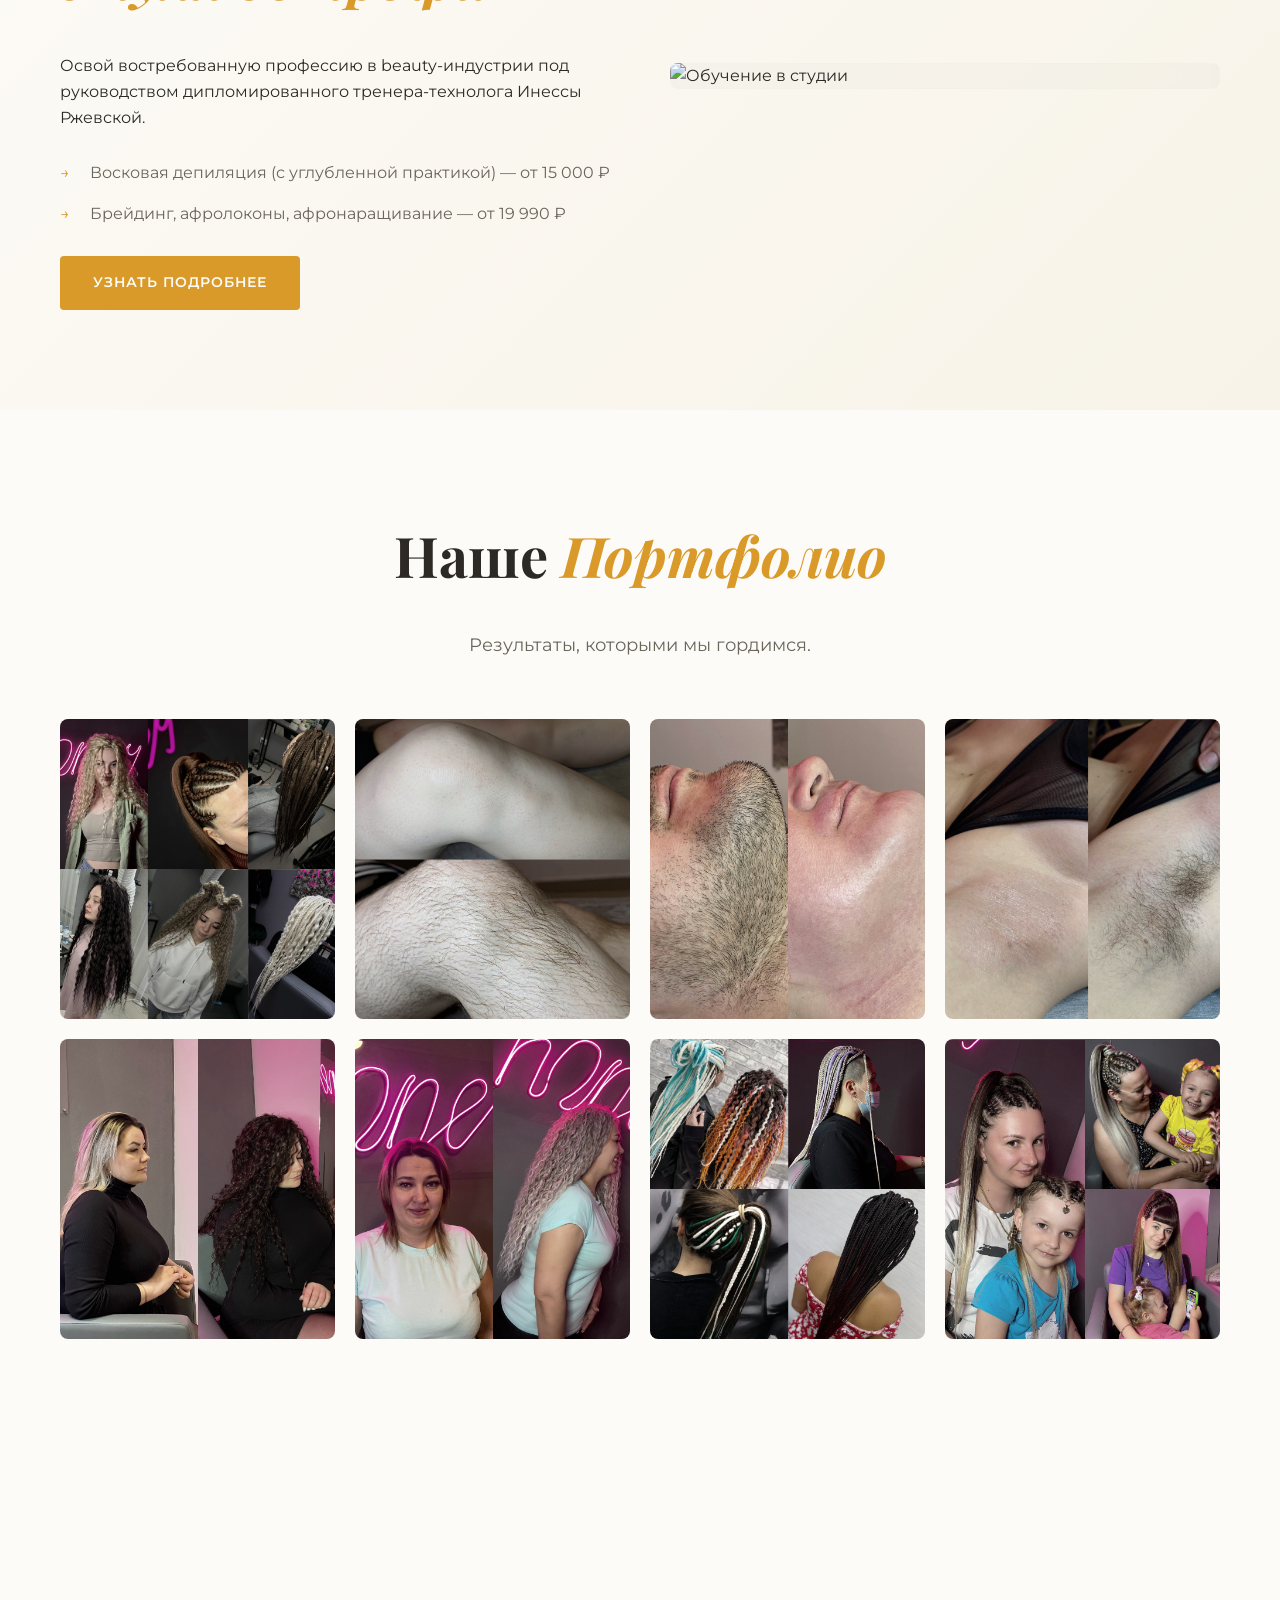
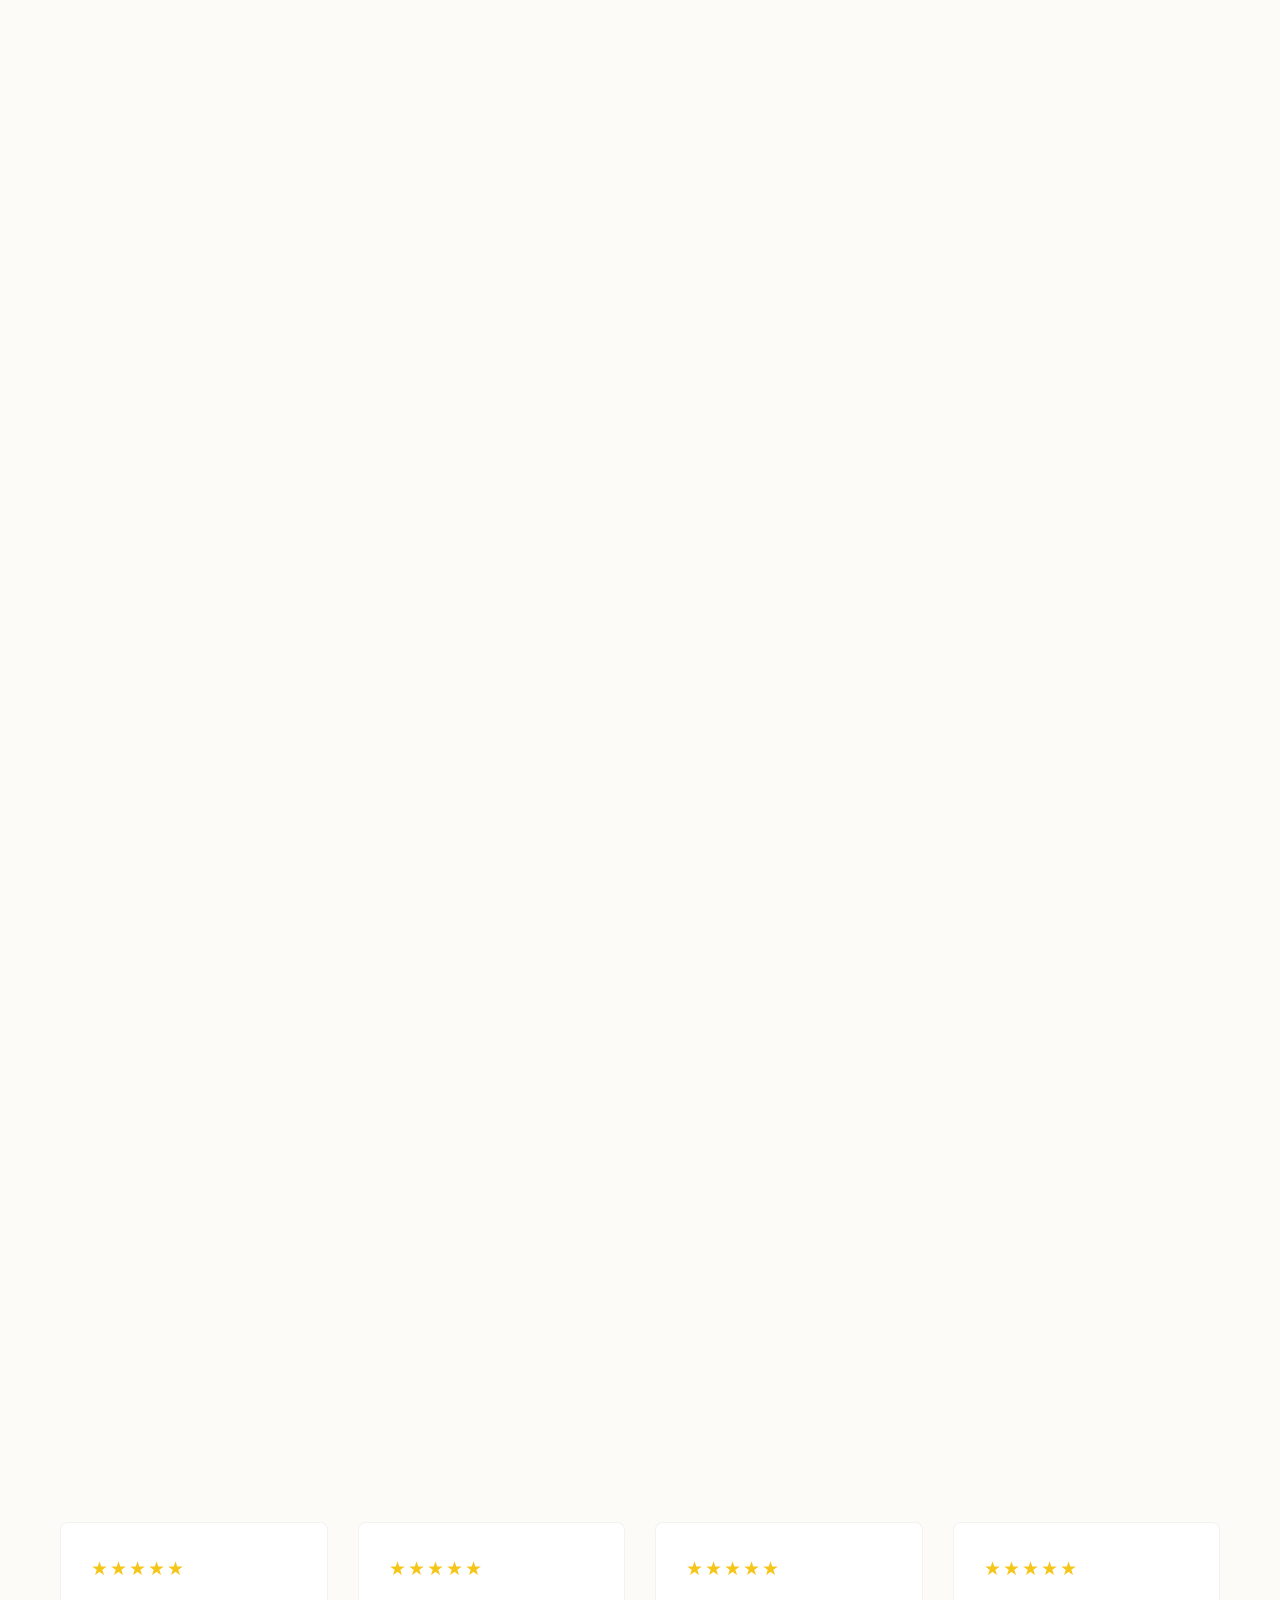
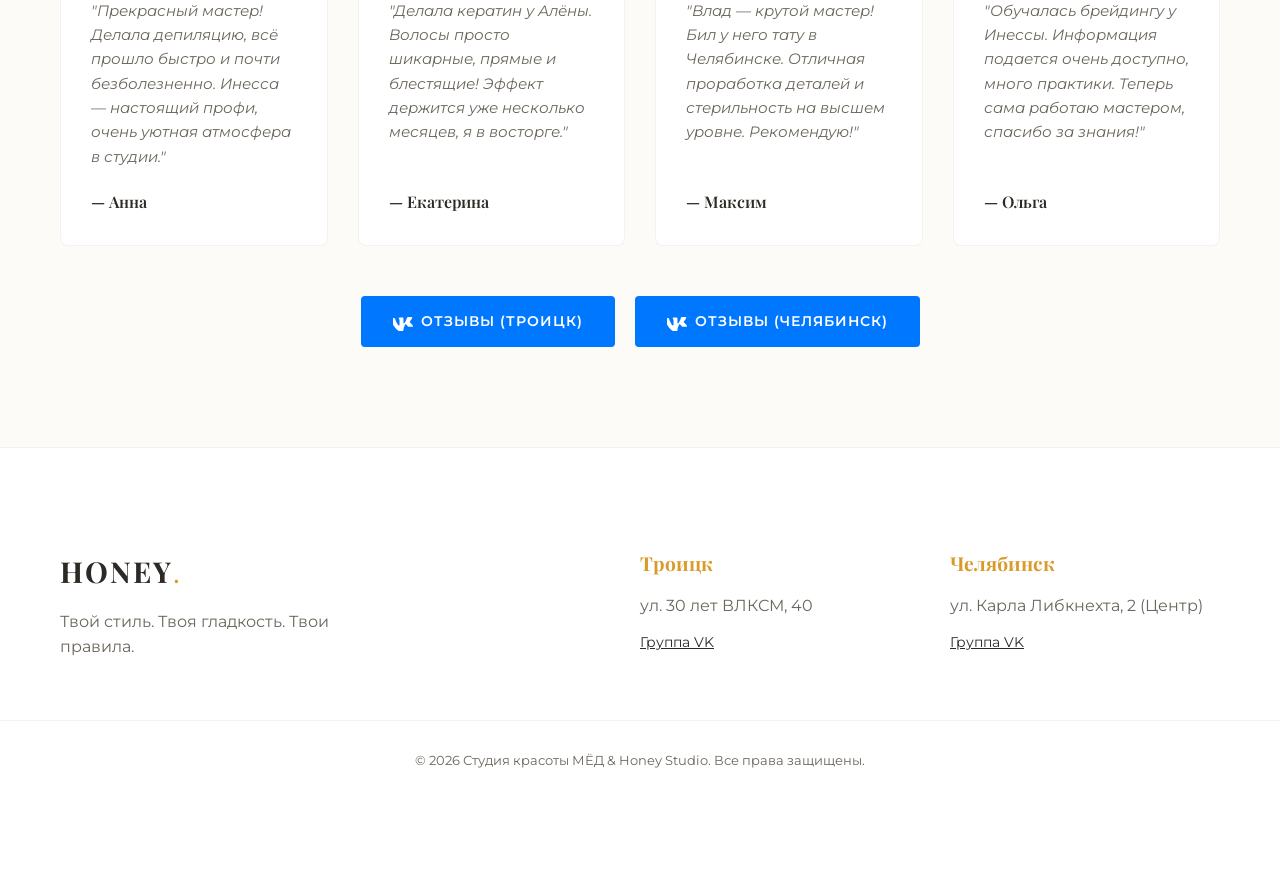
==== commit 1ab07483: "Add remaining 4 portfolio works and update master photo" ====
--- a/index.html
+++ b/index.html
@@ -222,6 +222,10 @@
                 <img src="images/portfolio/work_15.jpg" alt="Портфолио" class="reveal" style="transition-delay: 0.3s;">
                 <img src="images/portfolio/work_16.jpg" alt="Портфолио" class="reveal" style="transition-delay: 0.4s;">
                 <img src="images/portfolio/work_17.jpg" alt="Портфолио" class="reveal" style="transition-delay: 0.1s;">
+                <img src="images/portfolio/work_18.jpg" alt="Портфолио" class="reveal" style="transition-delay: 0.2s;">
+                <img src="images/portfolio/work_19.jpg" alt="Портфолио" class="reveal" style="transition-delay: 0.3s;">
+                <img src="images/portfolio/work_20.jpg" alt="Портфолио" class="reveal" style="transition-delay: 0.4s;">
+                <img src="images/portfolio/work_21.jpg" alt="Портфолио" class="reveal" style="transition-delay: 0.1s;">
             </div>
             
             <div style="text-align: center; margin-top: 40px;" class="reveal">
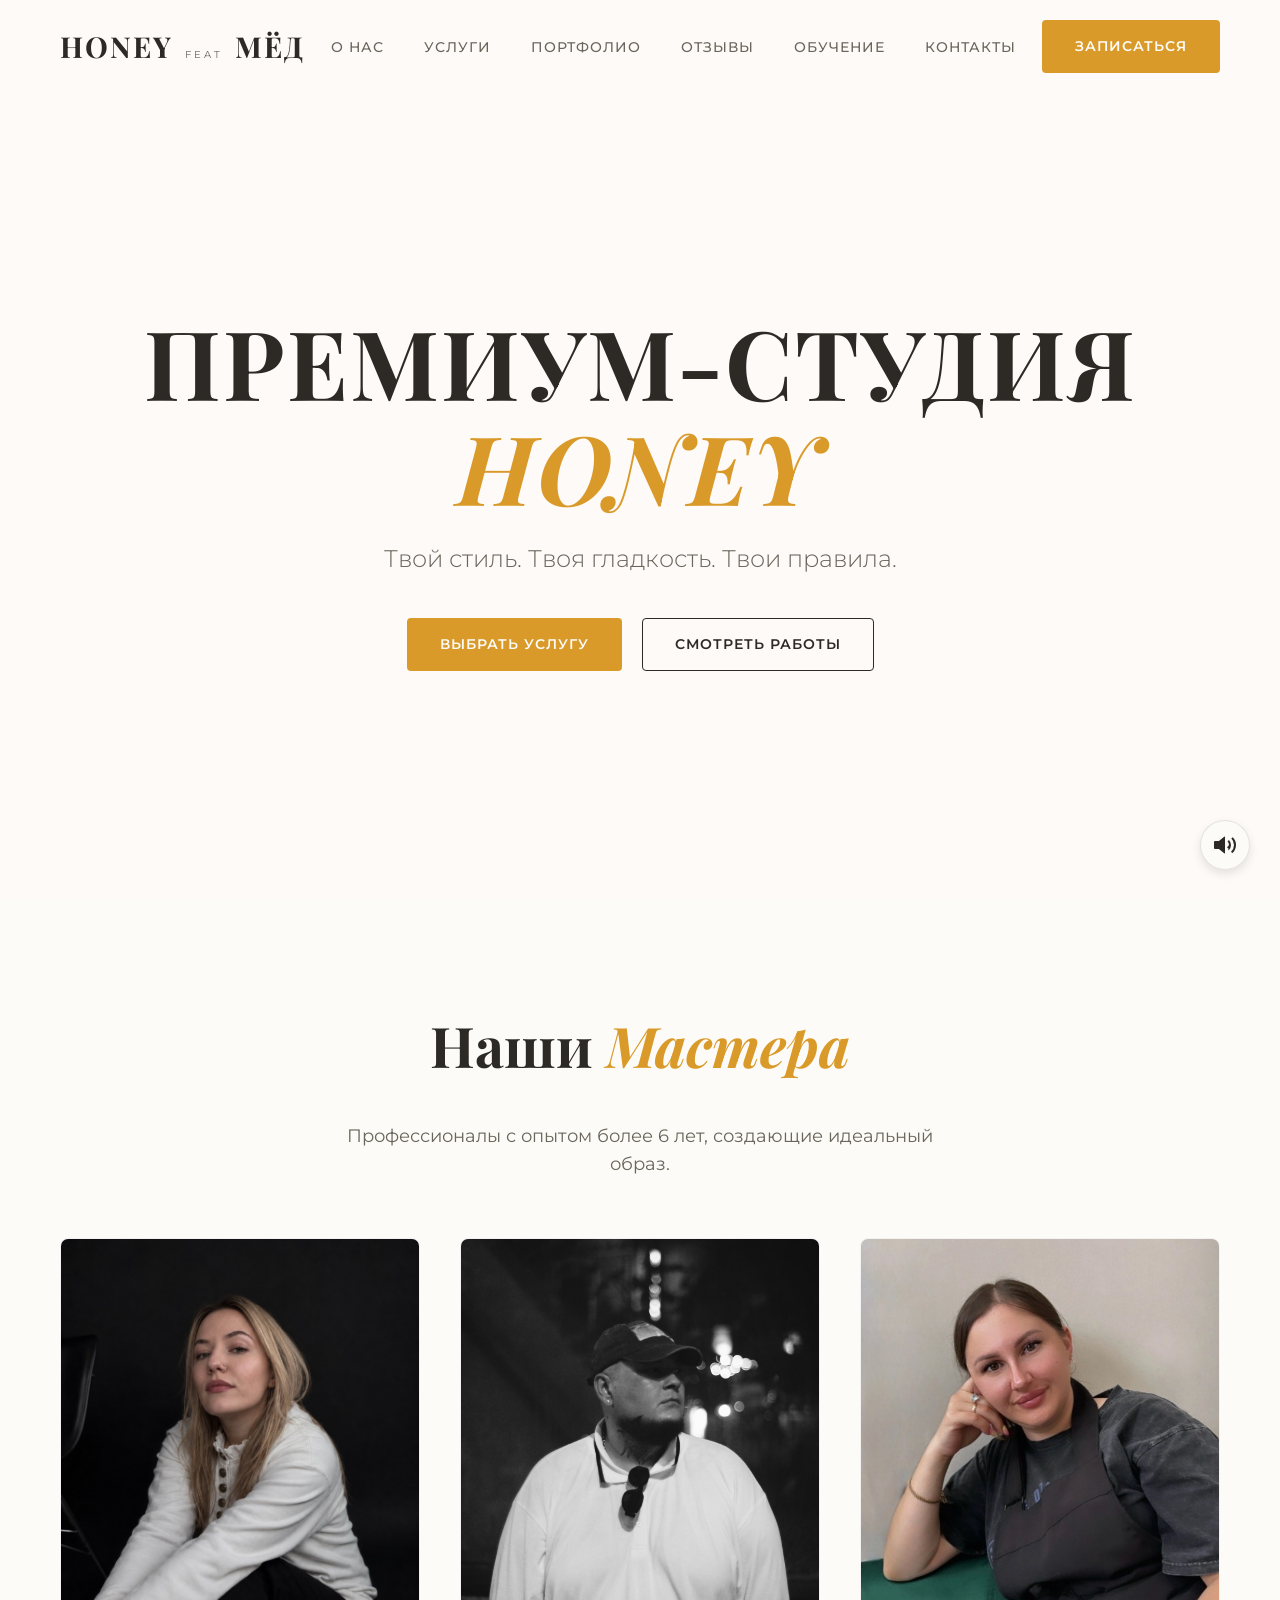
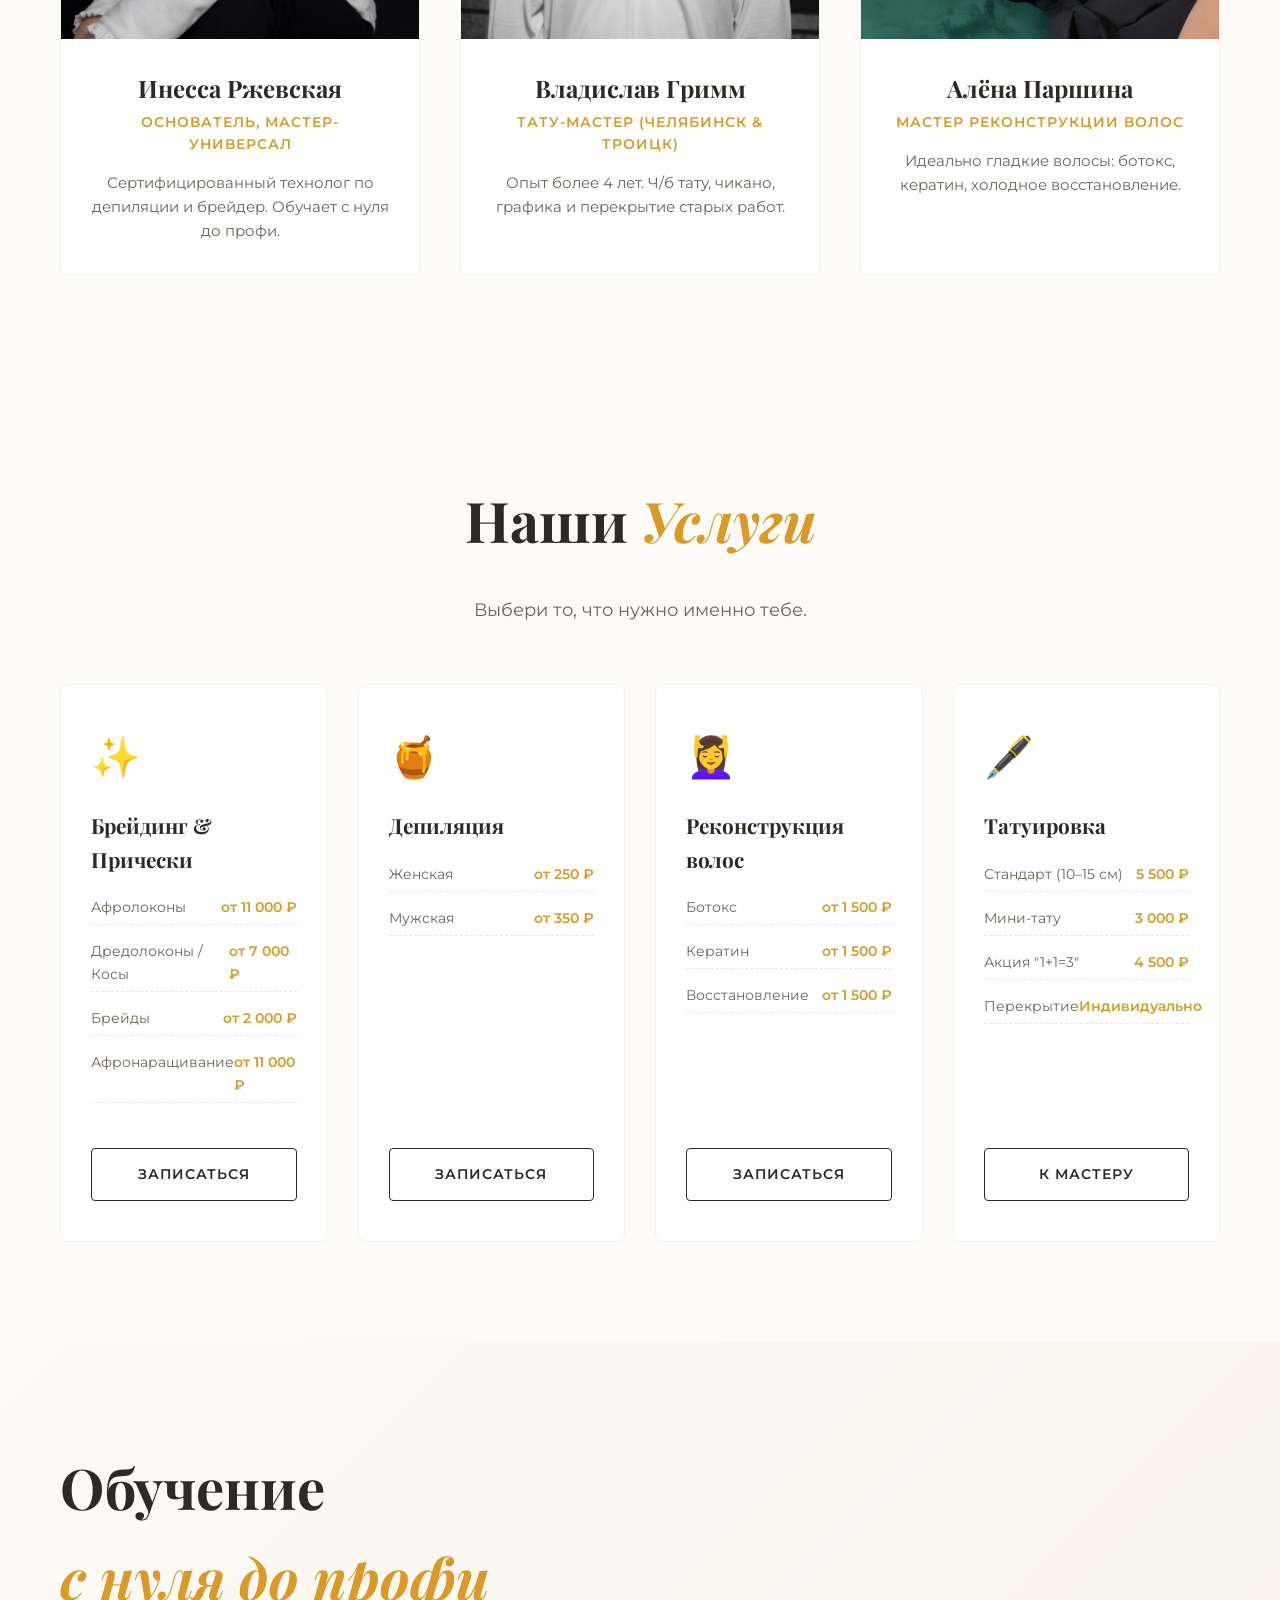
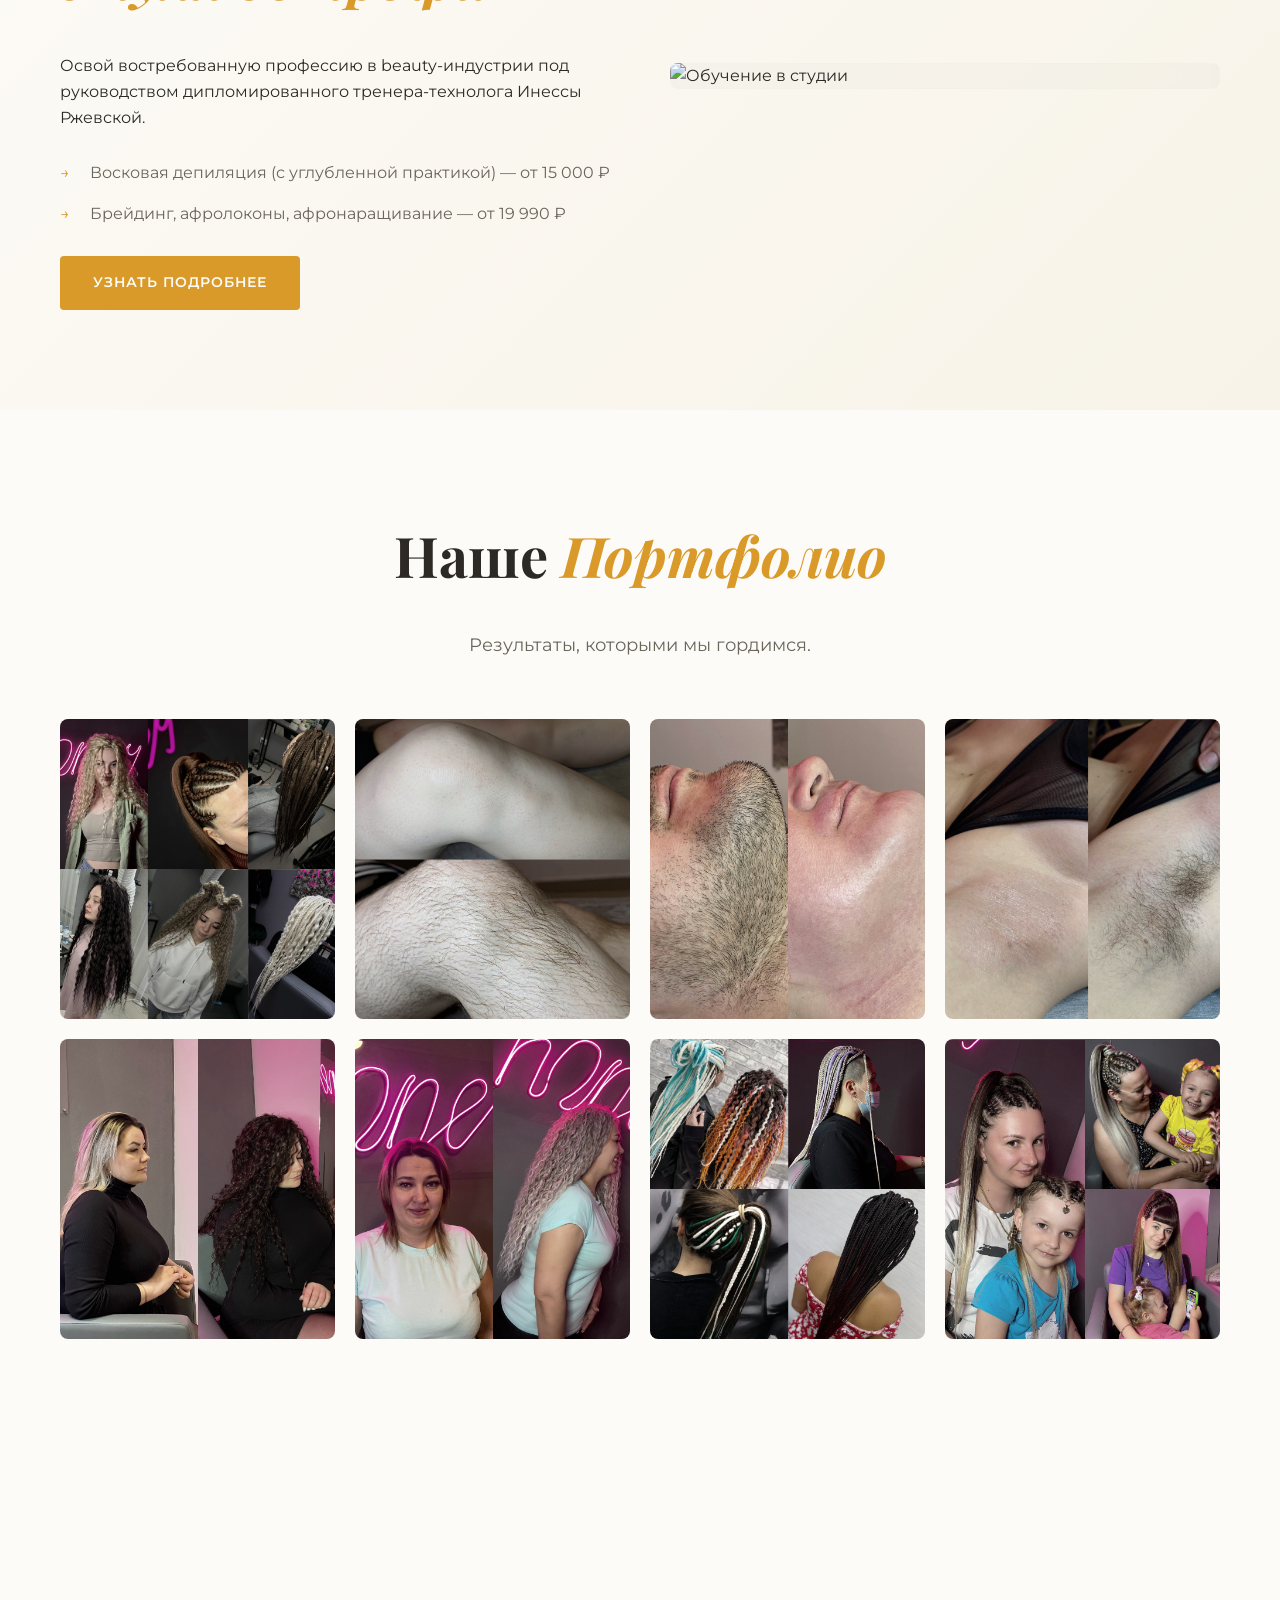
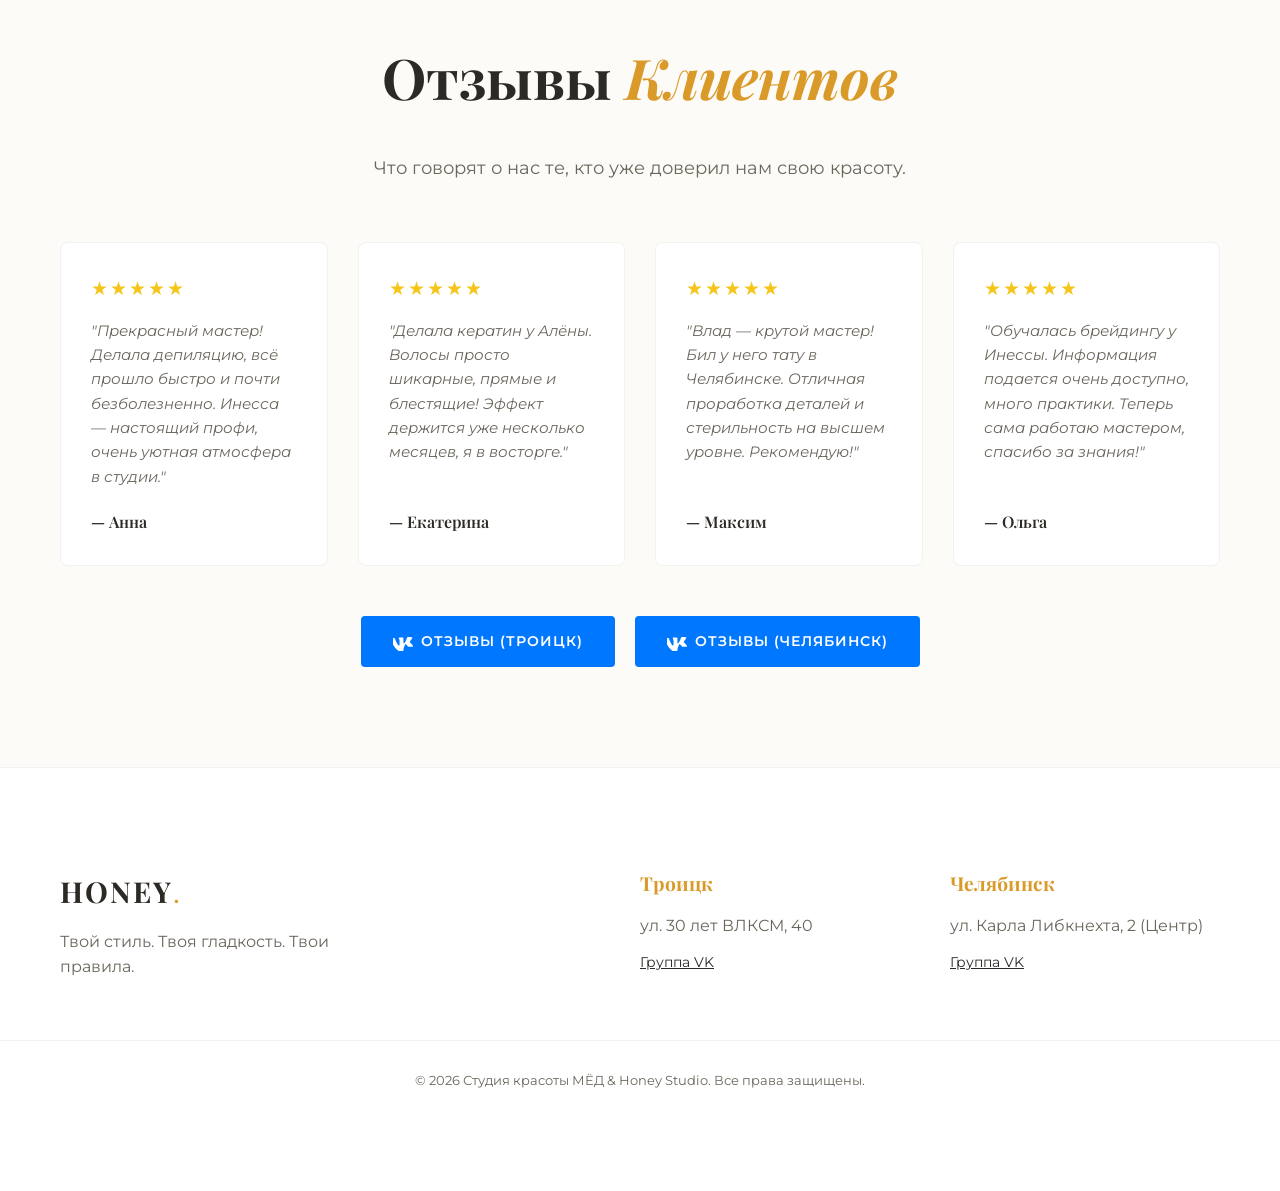
==== commit 88b15dac: "Revert Vlad photo and add 4 new portfolio works" ====
--- a/index.html
+++ b/index.html
@@ -226,6 +226,10 @@
                 <img src="images/portfolio/work_19.jpg" alt="Портфолио" class="reveal" style="transition-delay: 0.3s;">
                 <img src="images/portfolio/work_20.jpg" alt="Портфолио" class="reveal" style="transition-delay: 0.4s;">
                 <img src="images/portfolio/work_21.jpg" alt="Портфолио" class="reveal" style="transition-delay: 0.1s;">
+                <img src="images/portfolio/work_22.jpg" alt="Портфолио" class="reveal" style="transition-delay: 0.2s;">
+                <img src="images/portfolio/work_23.jpg" alt="Портфолио" class="reveal" style="transition-delay: 0.3s;">
+                <img src="images/portfolio/work_24.jpg" alt="Портфолио" class="reveal" style="transition-delay: 0.4s;">
+                <img src="images/portfolio/work_25.jpg" alt="Портфолио" class="reveal" style="transition-delay: 0.1s;">
             </div>
             
             <div style="text-align: center; margin-top: 40px;" class="reveal">
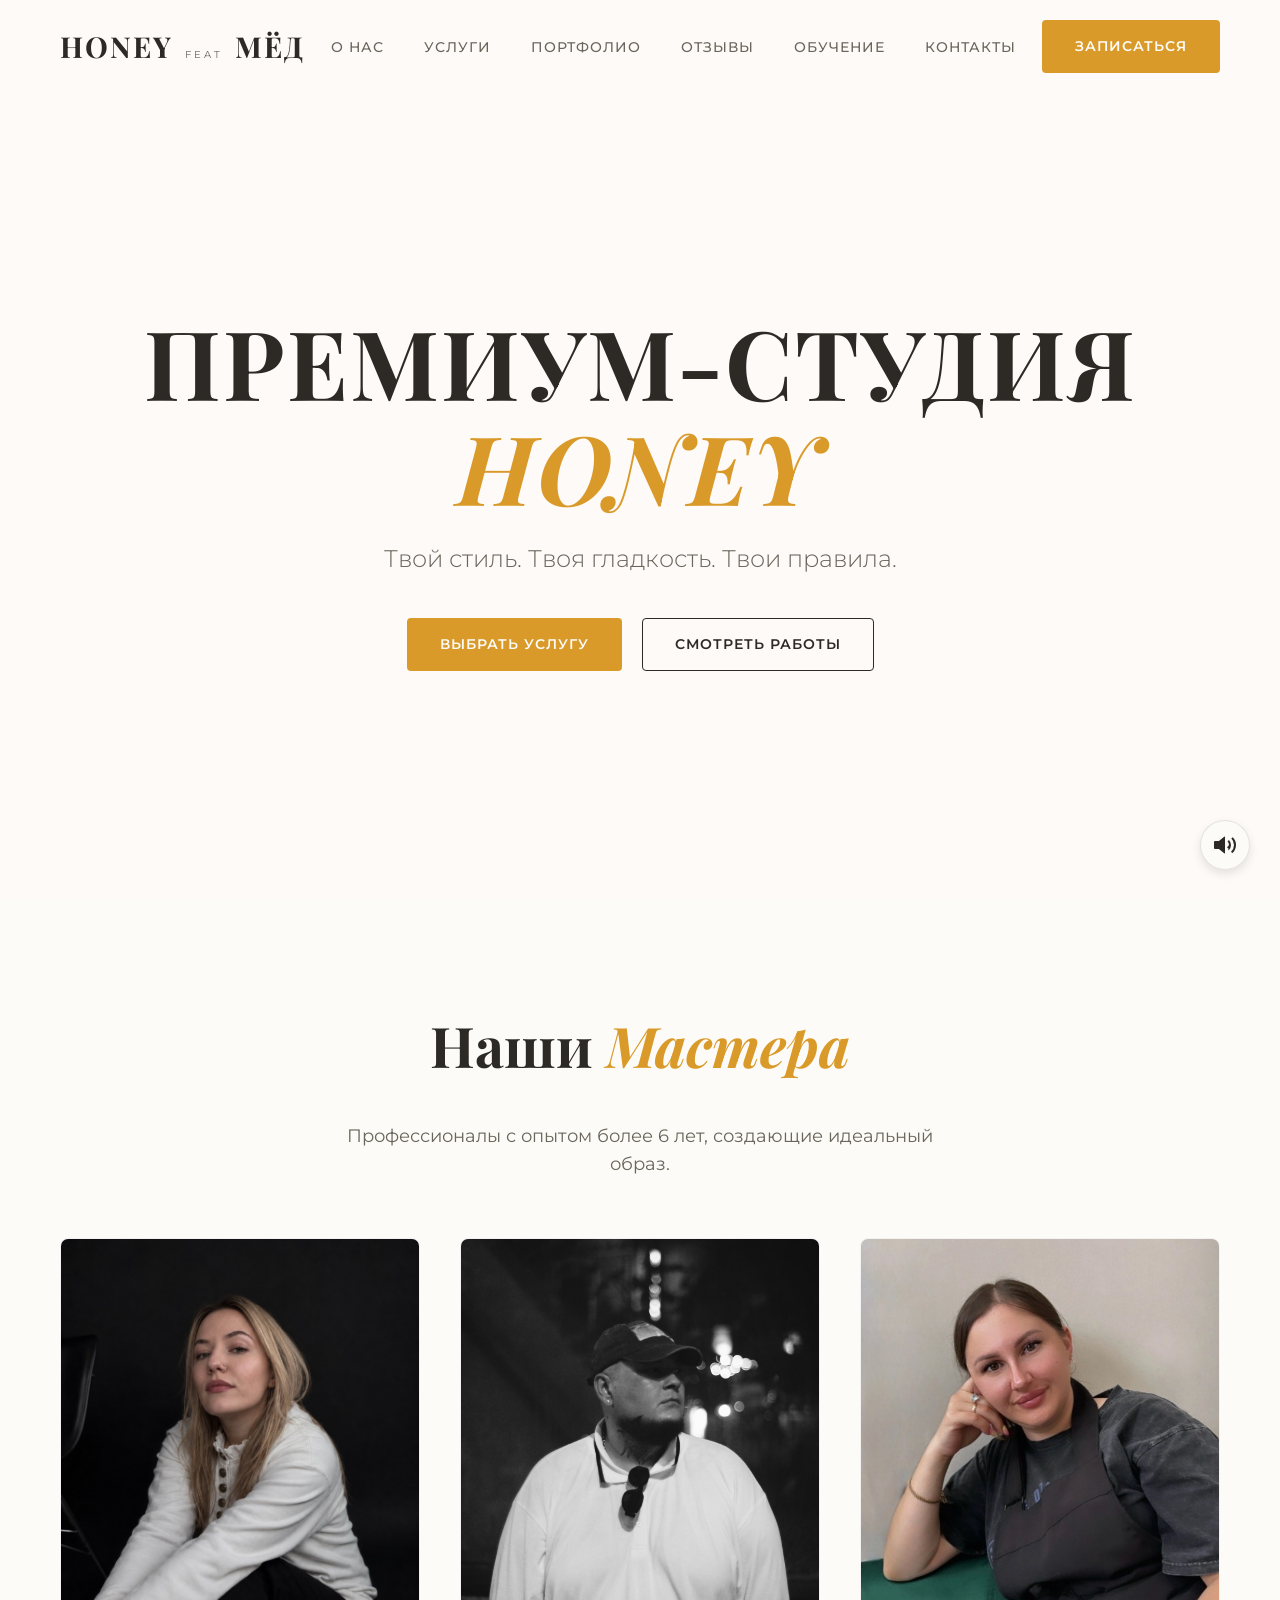
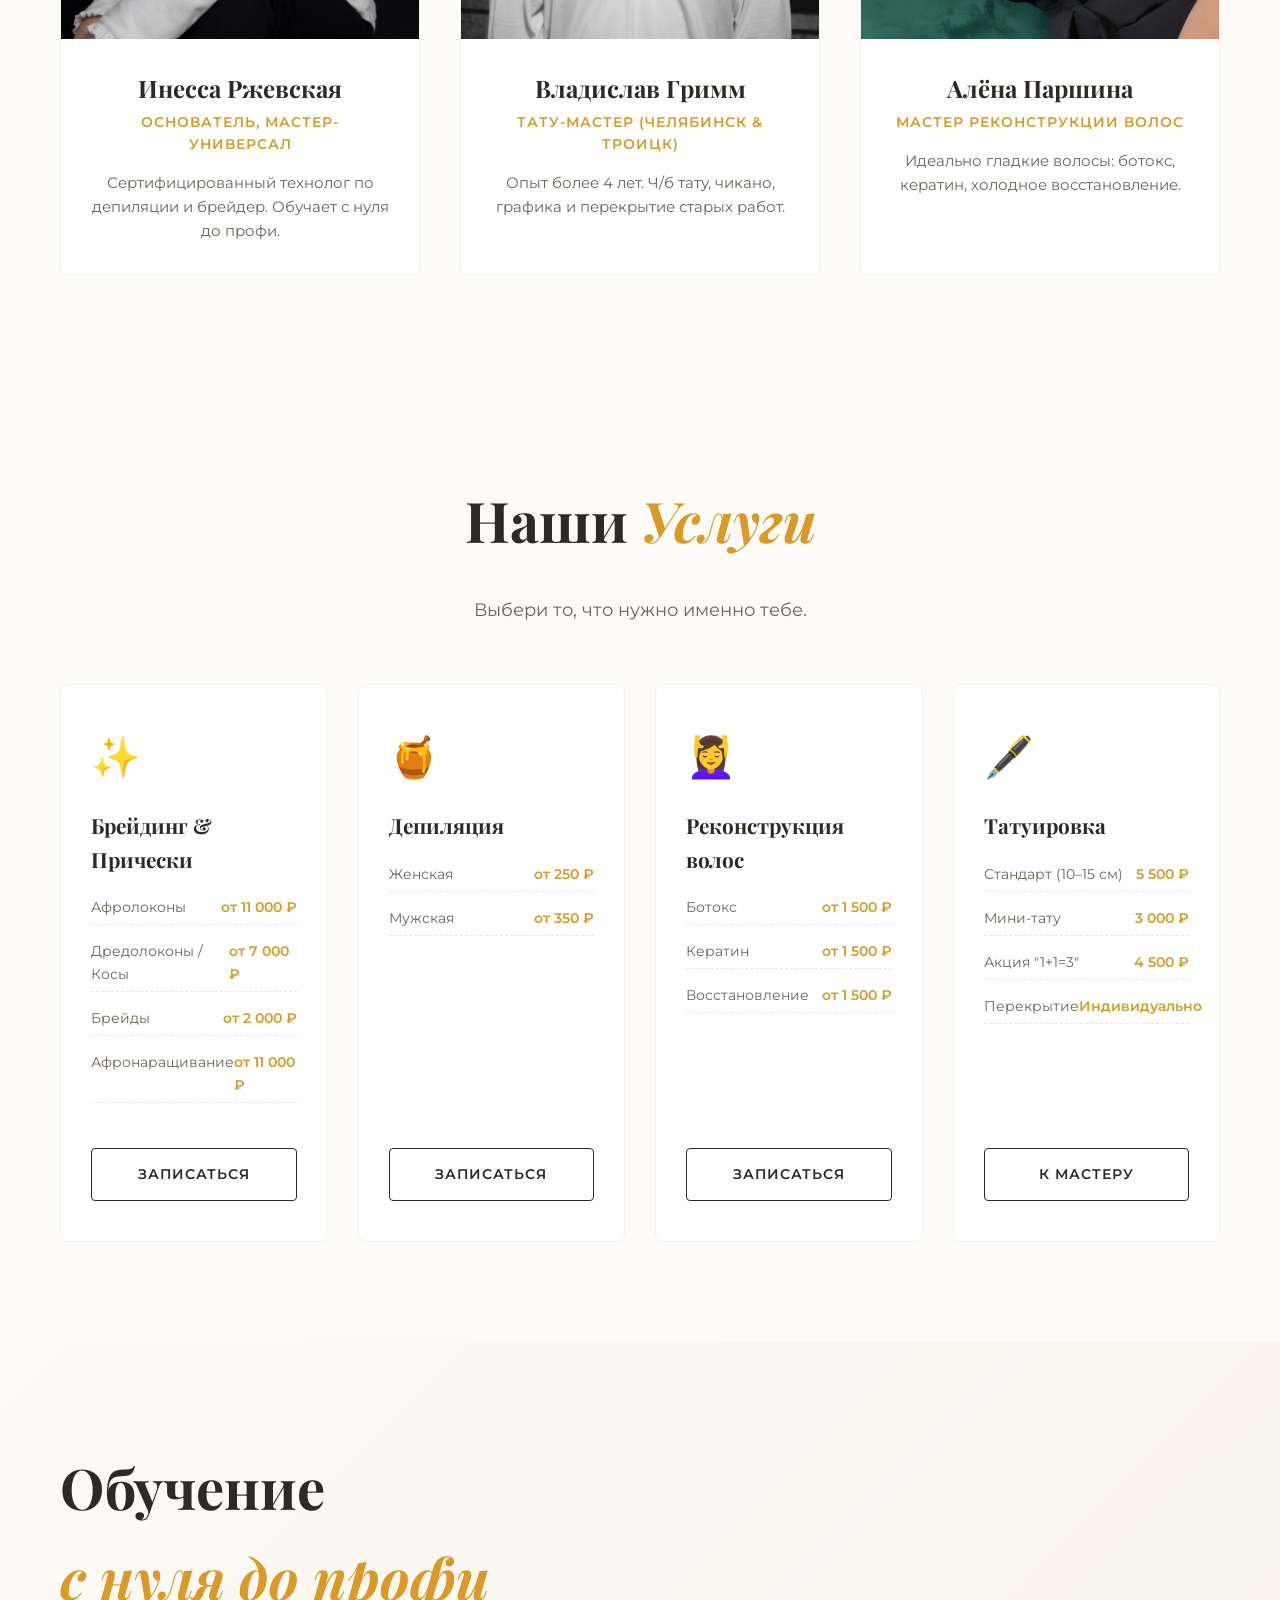
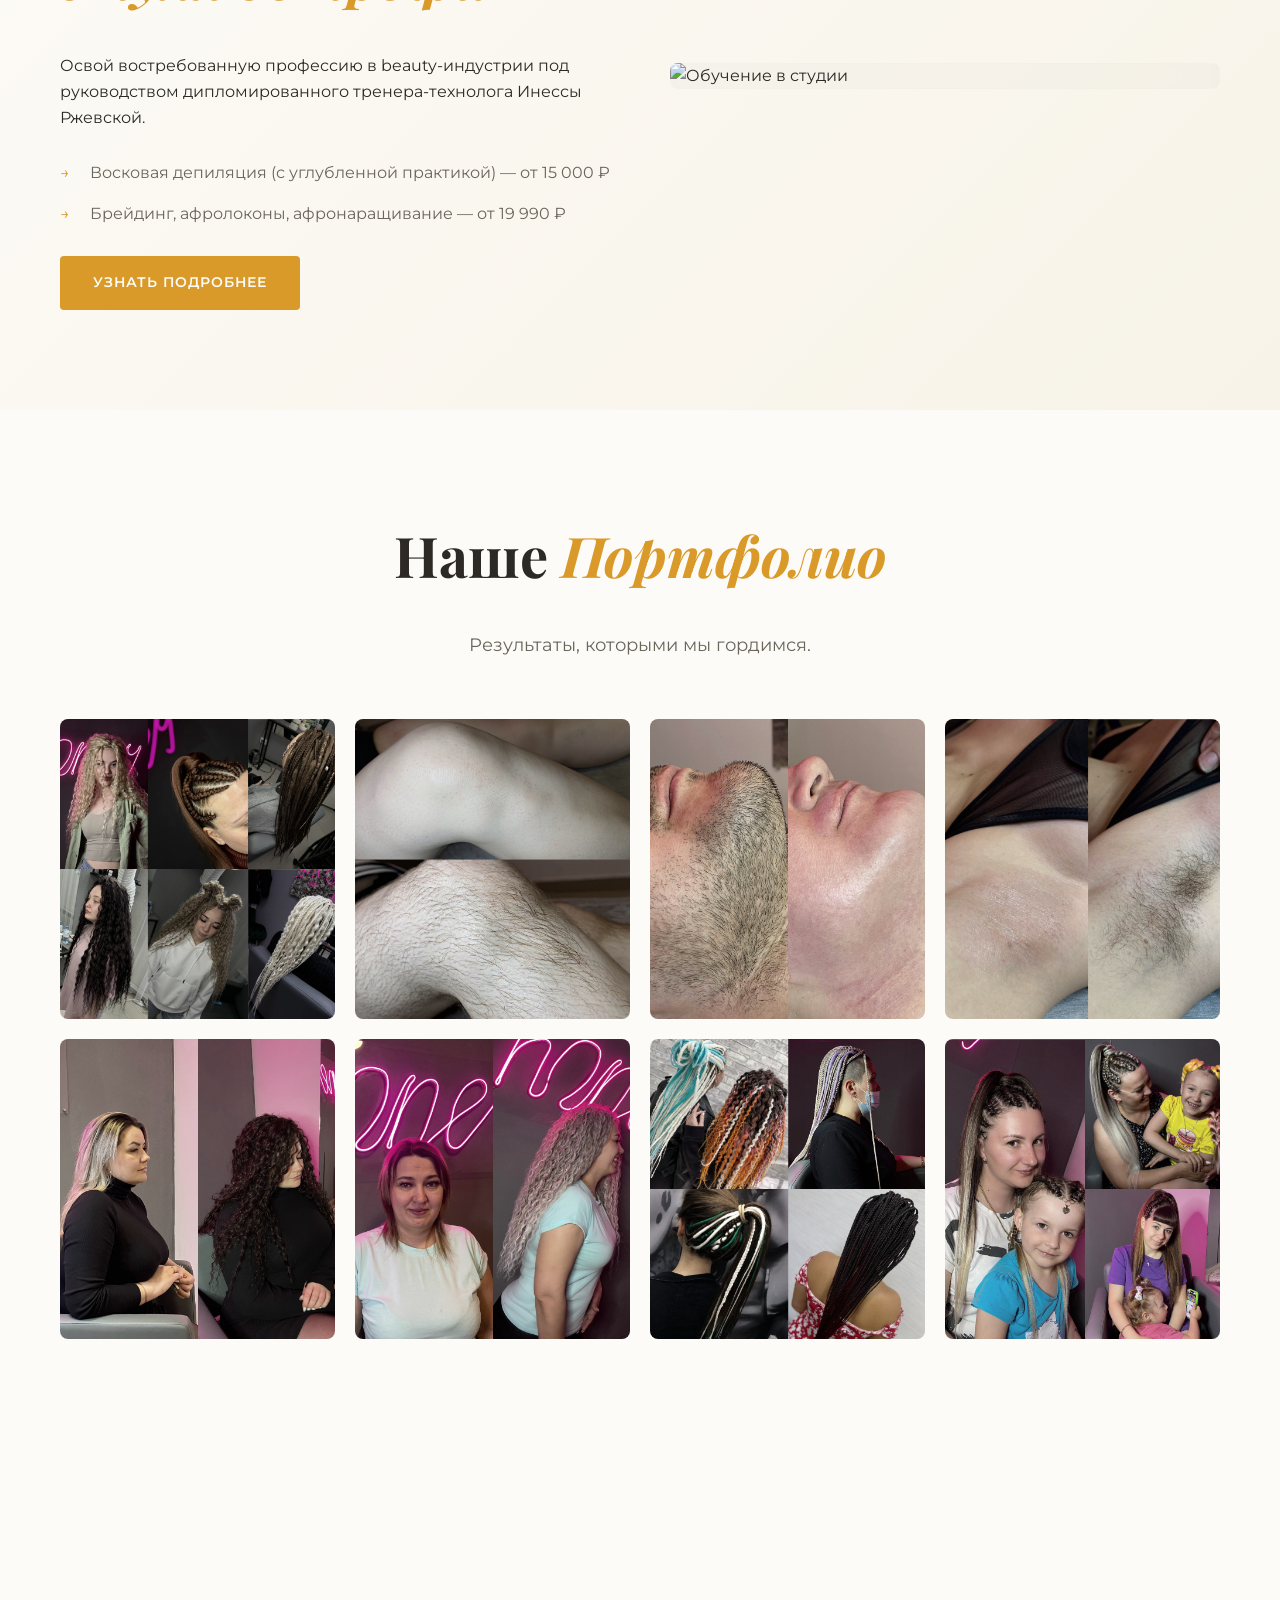
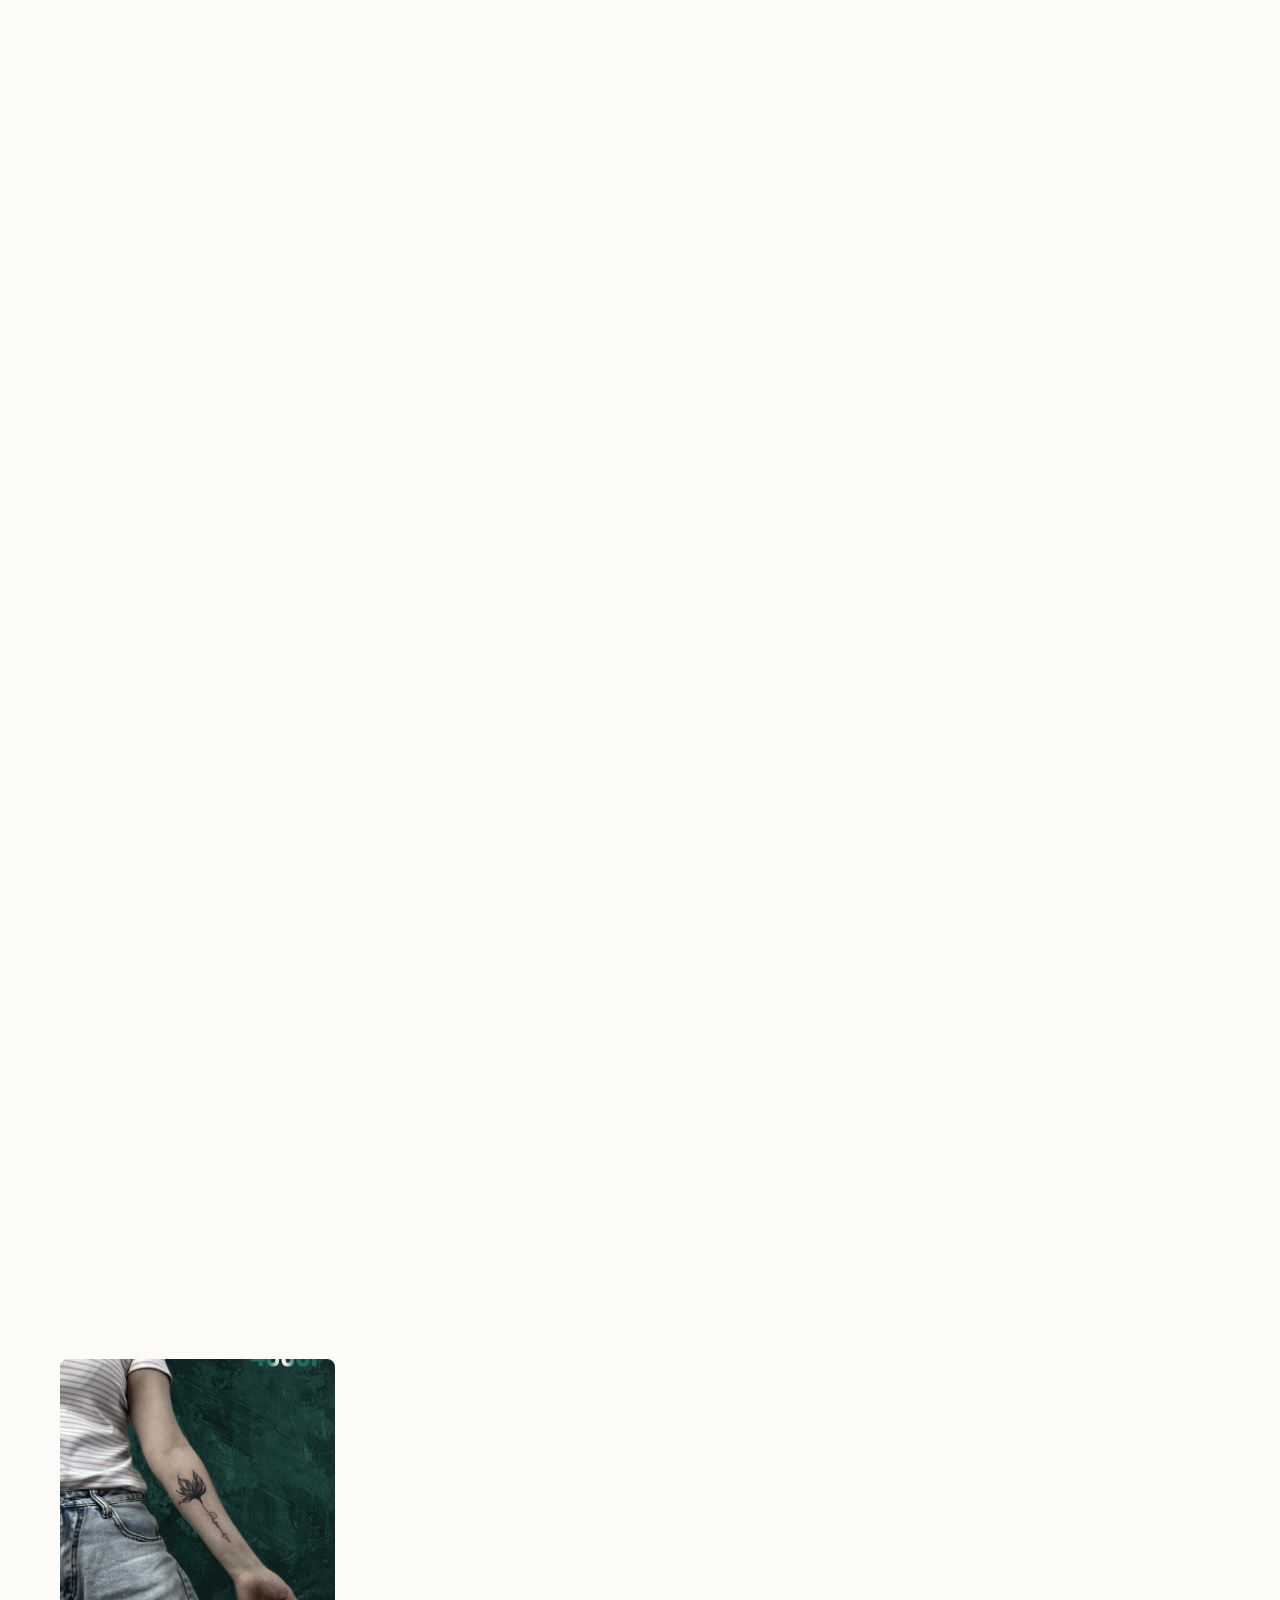
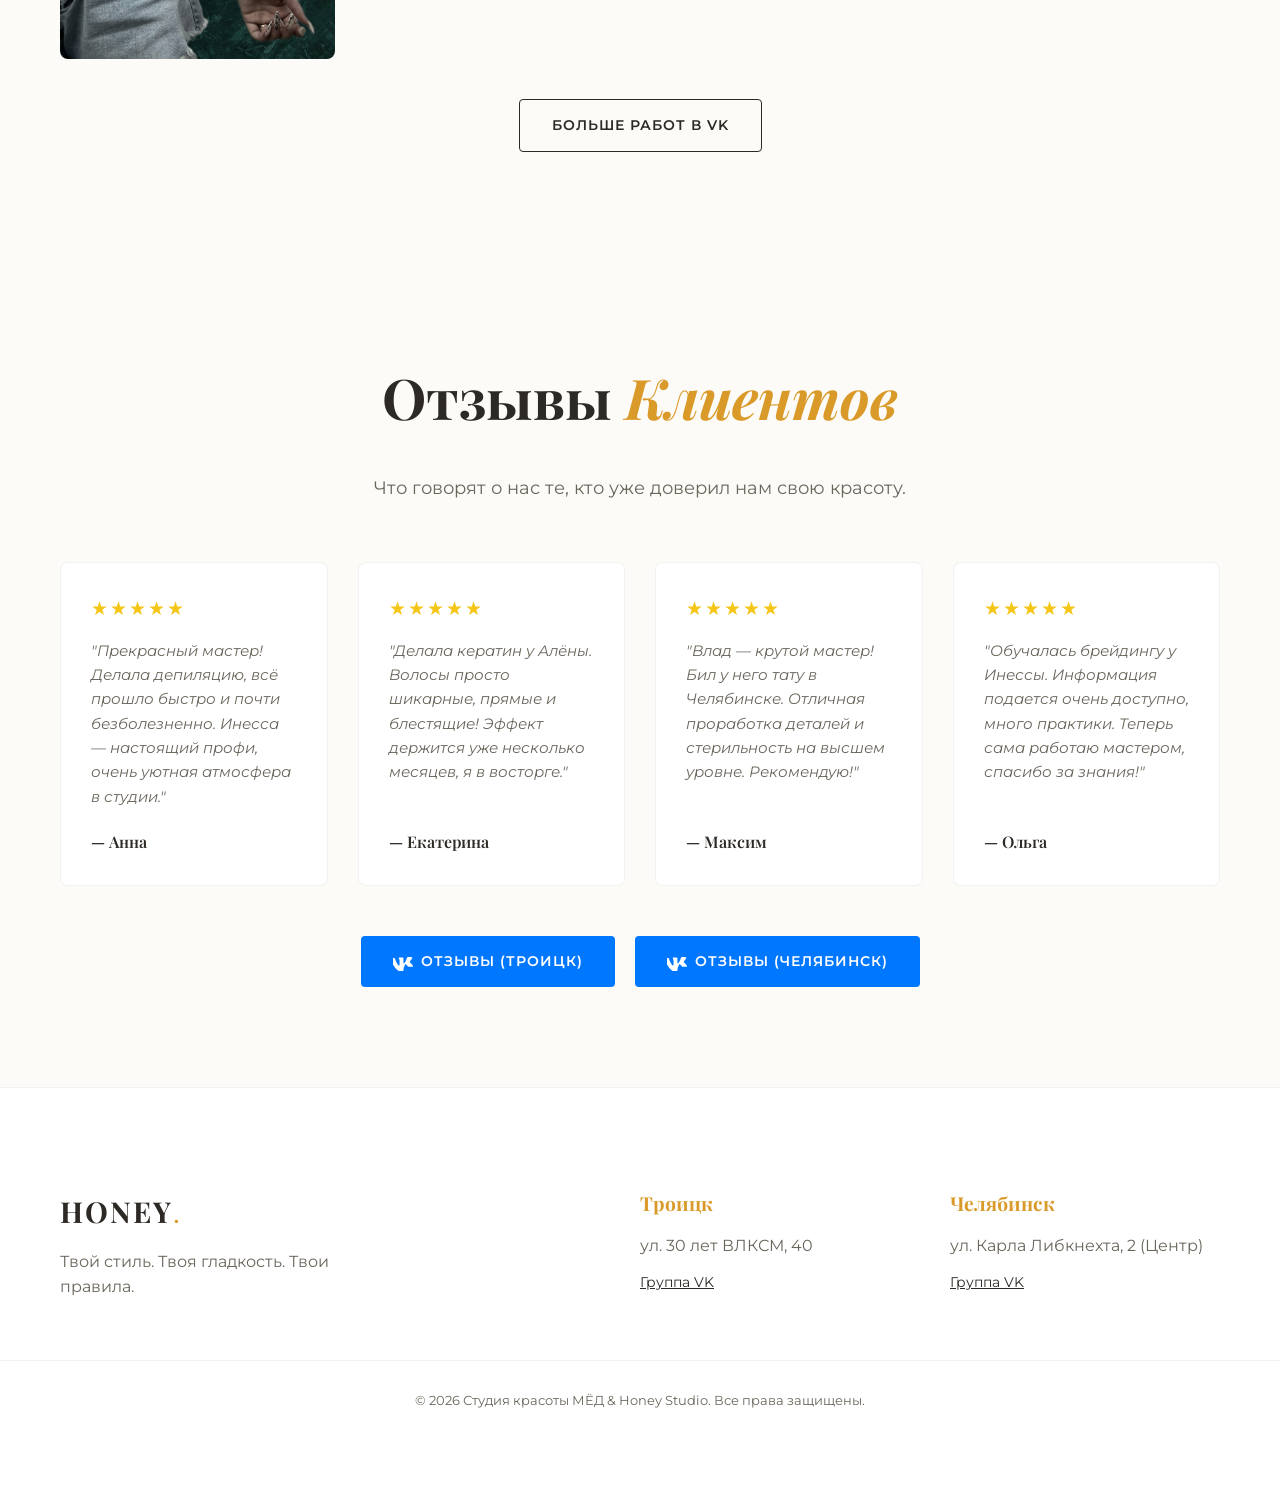
==== commit 9728580f: "Add 4 tattoo photos with prices to portfolio" ====
--- a/index.html
+++ b/index.html
@@ -230,6 +230,10 @@
                 <img src="images/portfolio/work_23.jpg" alt="Портфолио" class="reveal" style="transition-delay: 0.3s;">
                 <img src="images/portfolio/work_24.jpg" alt="Портфолио" class="reveal" style="transition-delay: 0.4s;">
                 <img src="images/portfolio/work_25.jpg" alt="Портфолио" class="reveal" style="transition-delay: 0.1s;">
+                <img src="images/portfolio/work_26.jpg" alt="Портфолио" class="reveal" style="transition-delay: 0.2s;">
+                <img src="images/portfolio/work_27.jpg" alt="Портфолио" class="reveal" style="transition-delay: 0.3s;">
+                <img src="images/portfolio/work_28.jpg" alt="Портфолио" class="reveal" style="transition-delay: 0.4s;">
+                <img src="images/portfolio/work_29.jpg" alt="Портфолио" class="reveal" style="transition-delay: 0.1s;">
             </div>
             
             <div style="text-align: center; margin-top: 40px;" class="reveal">
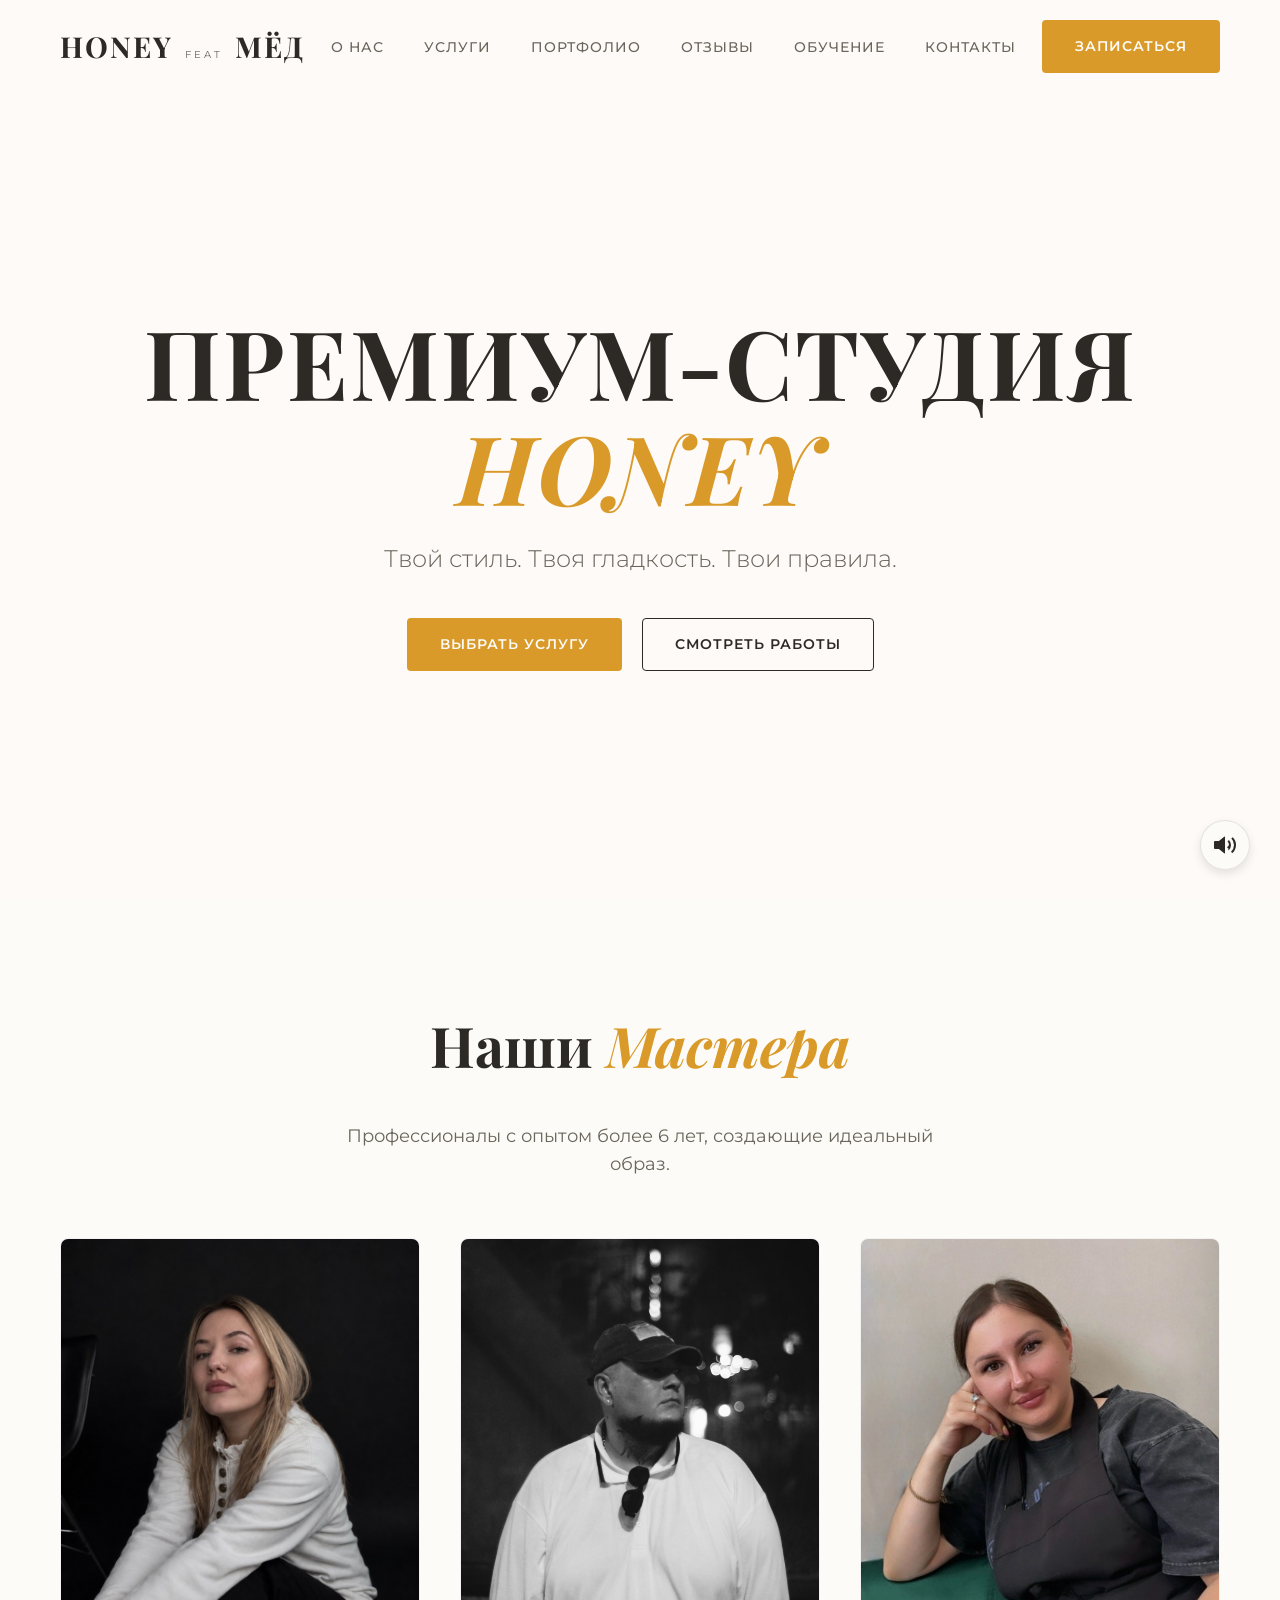
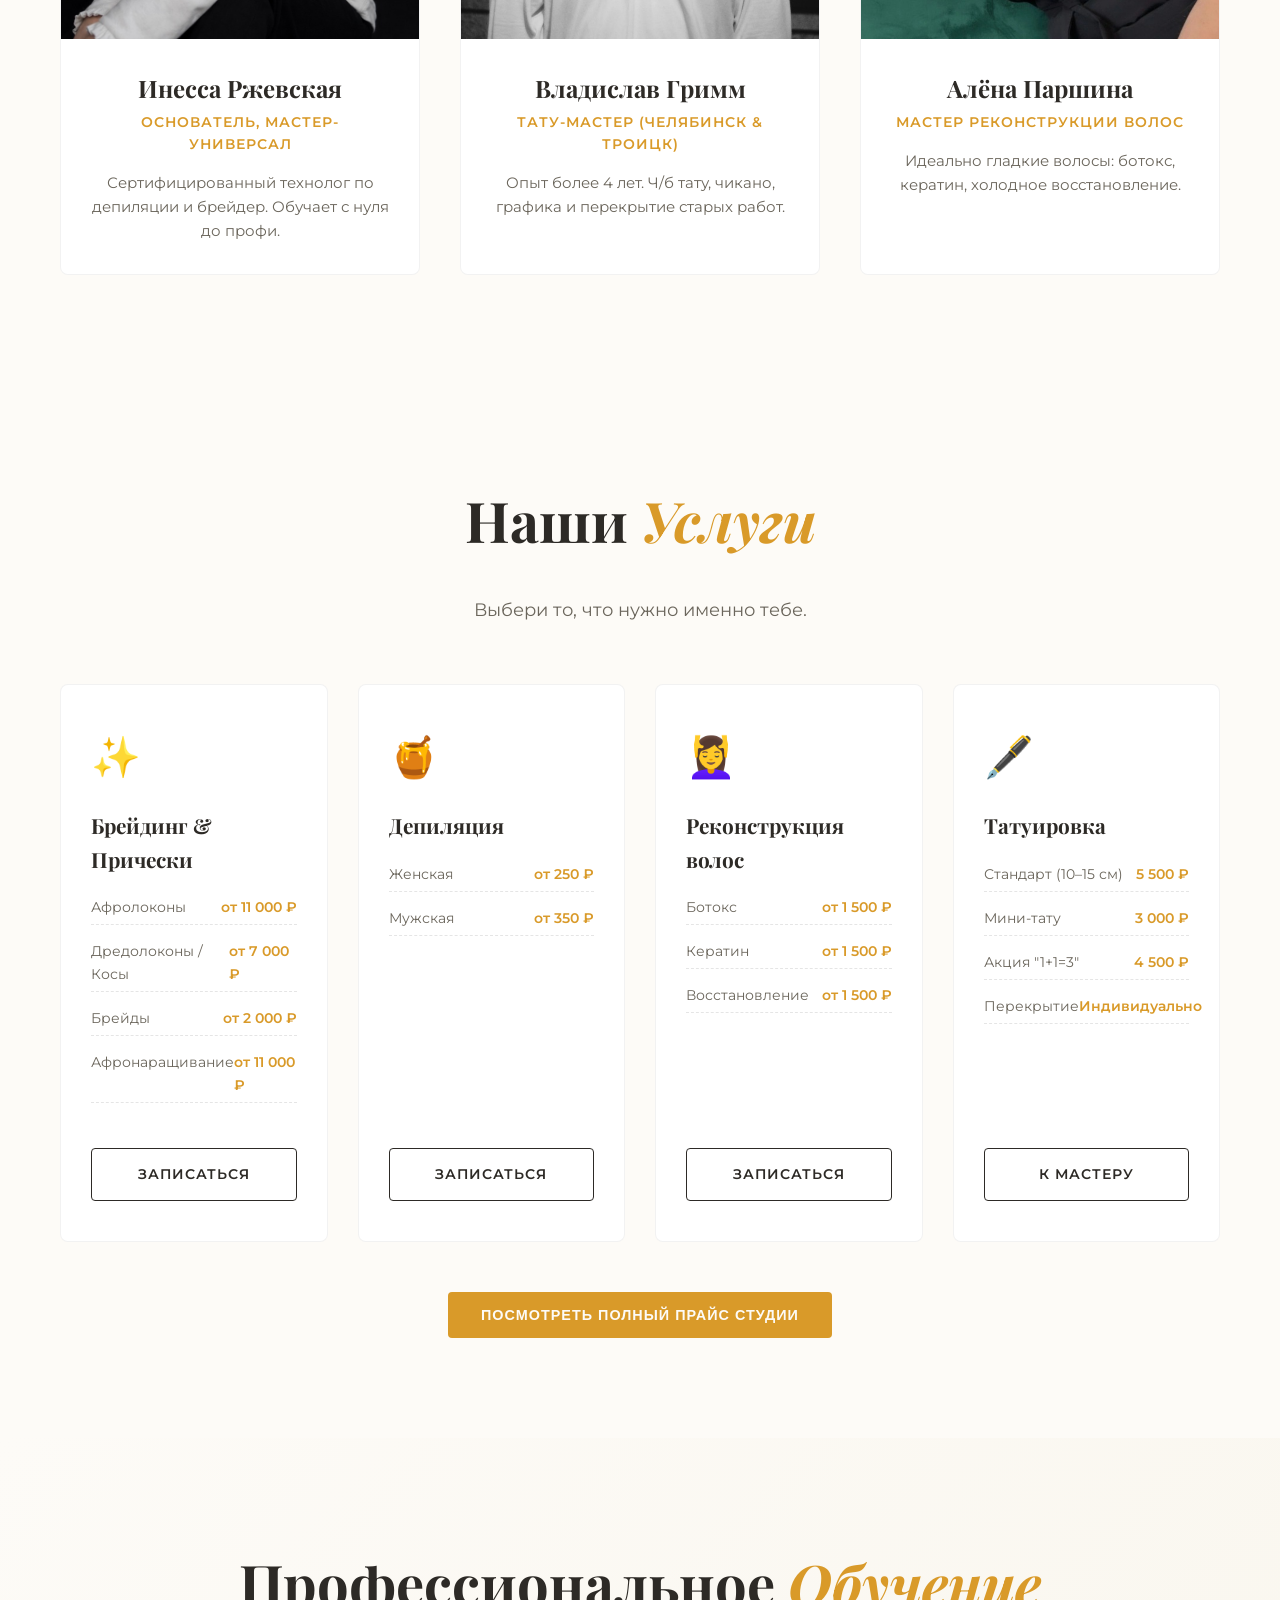
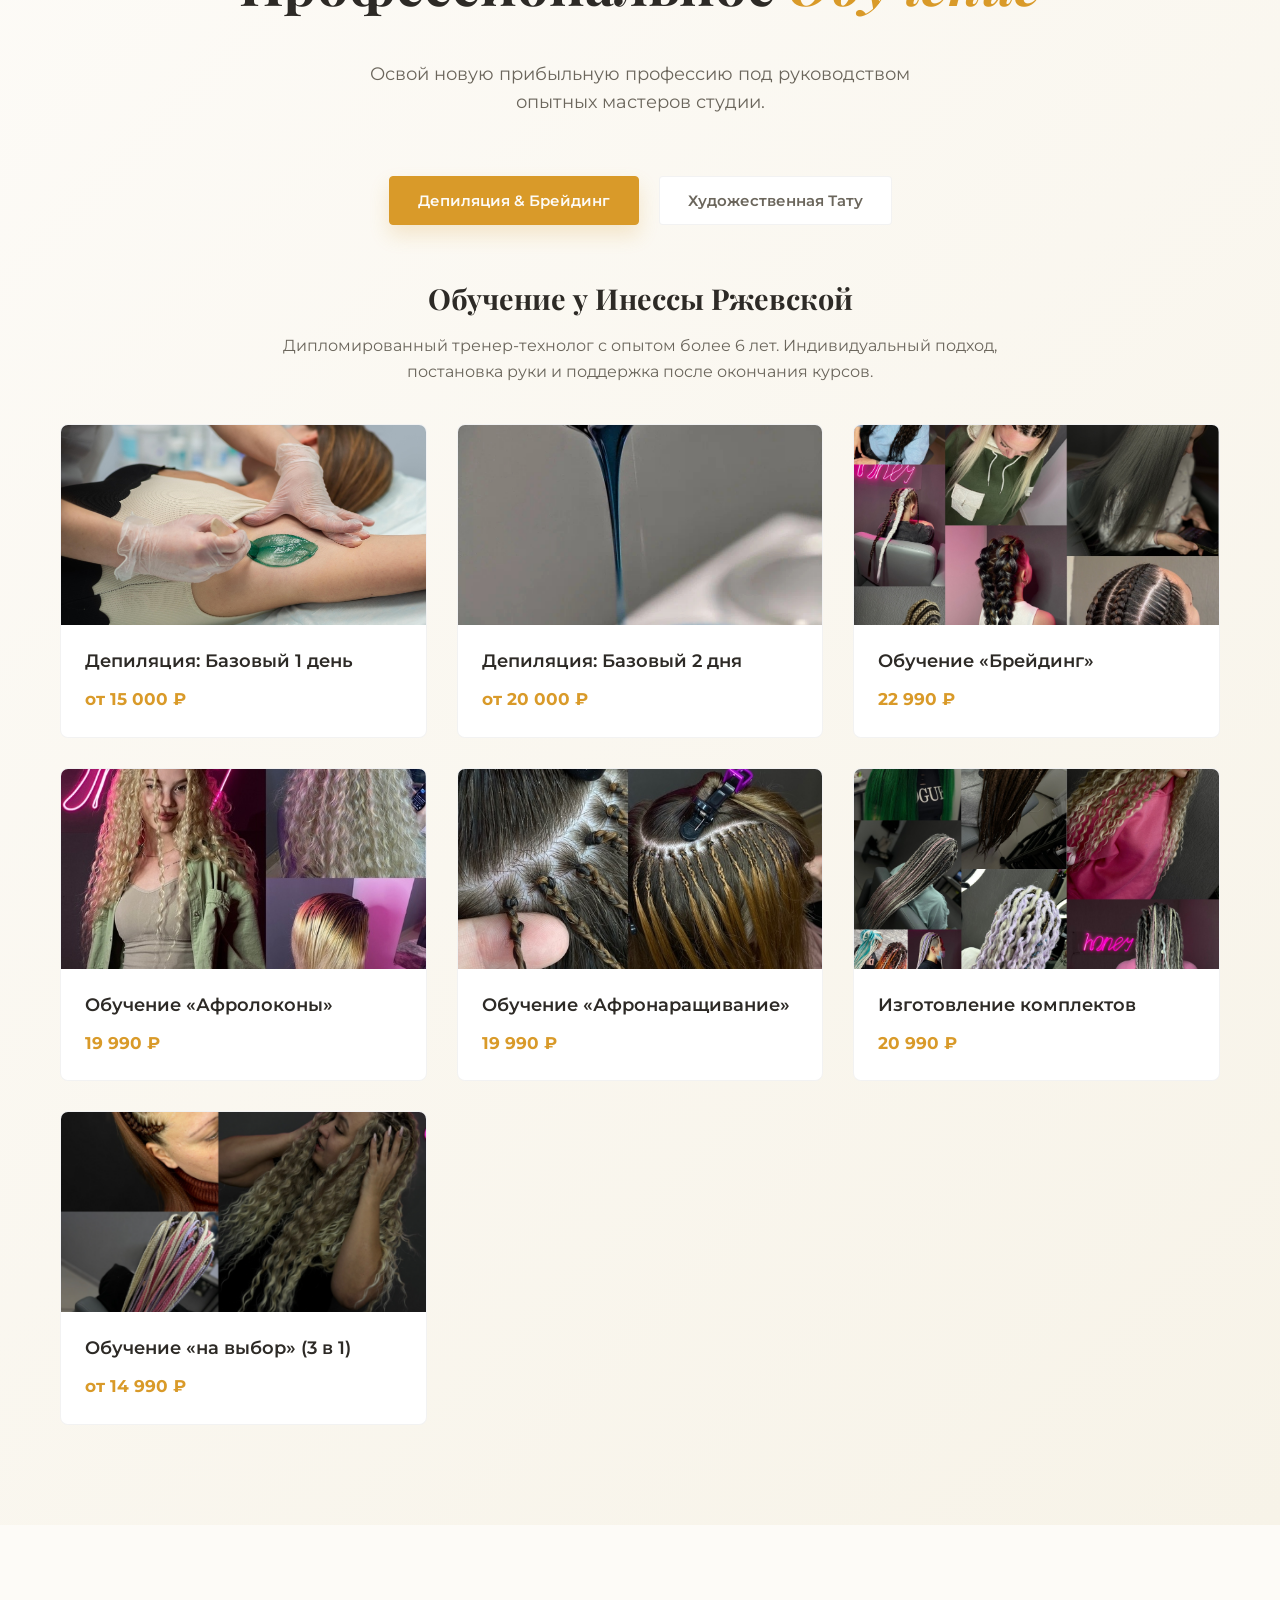
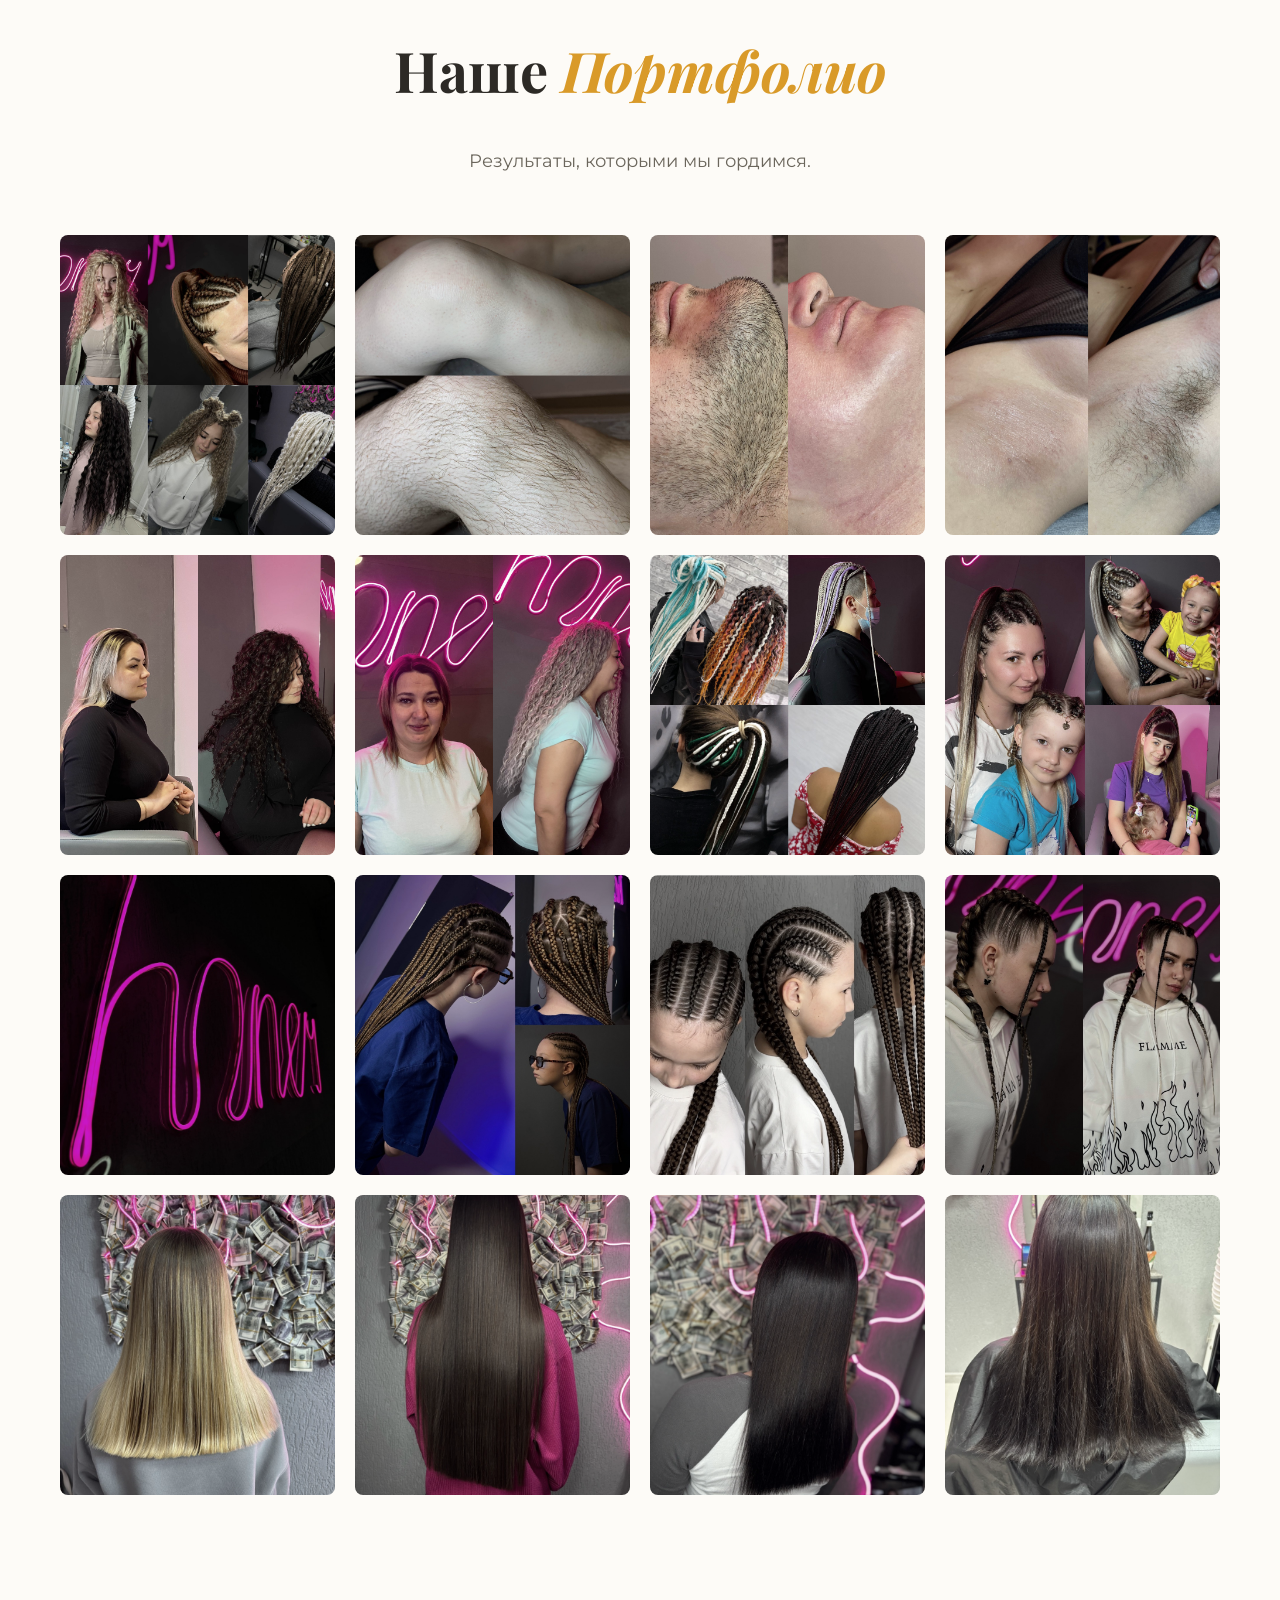
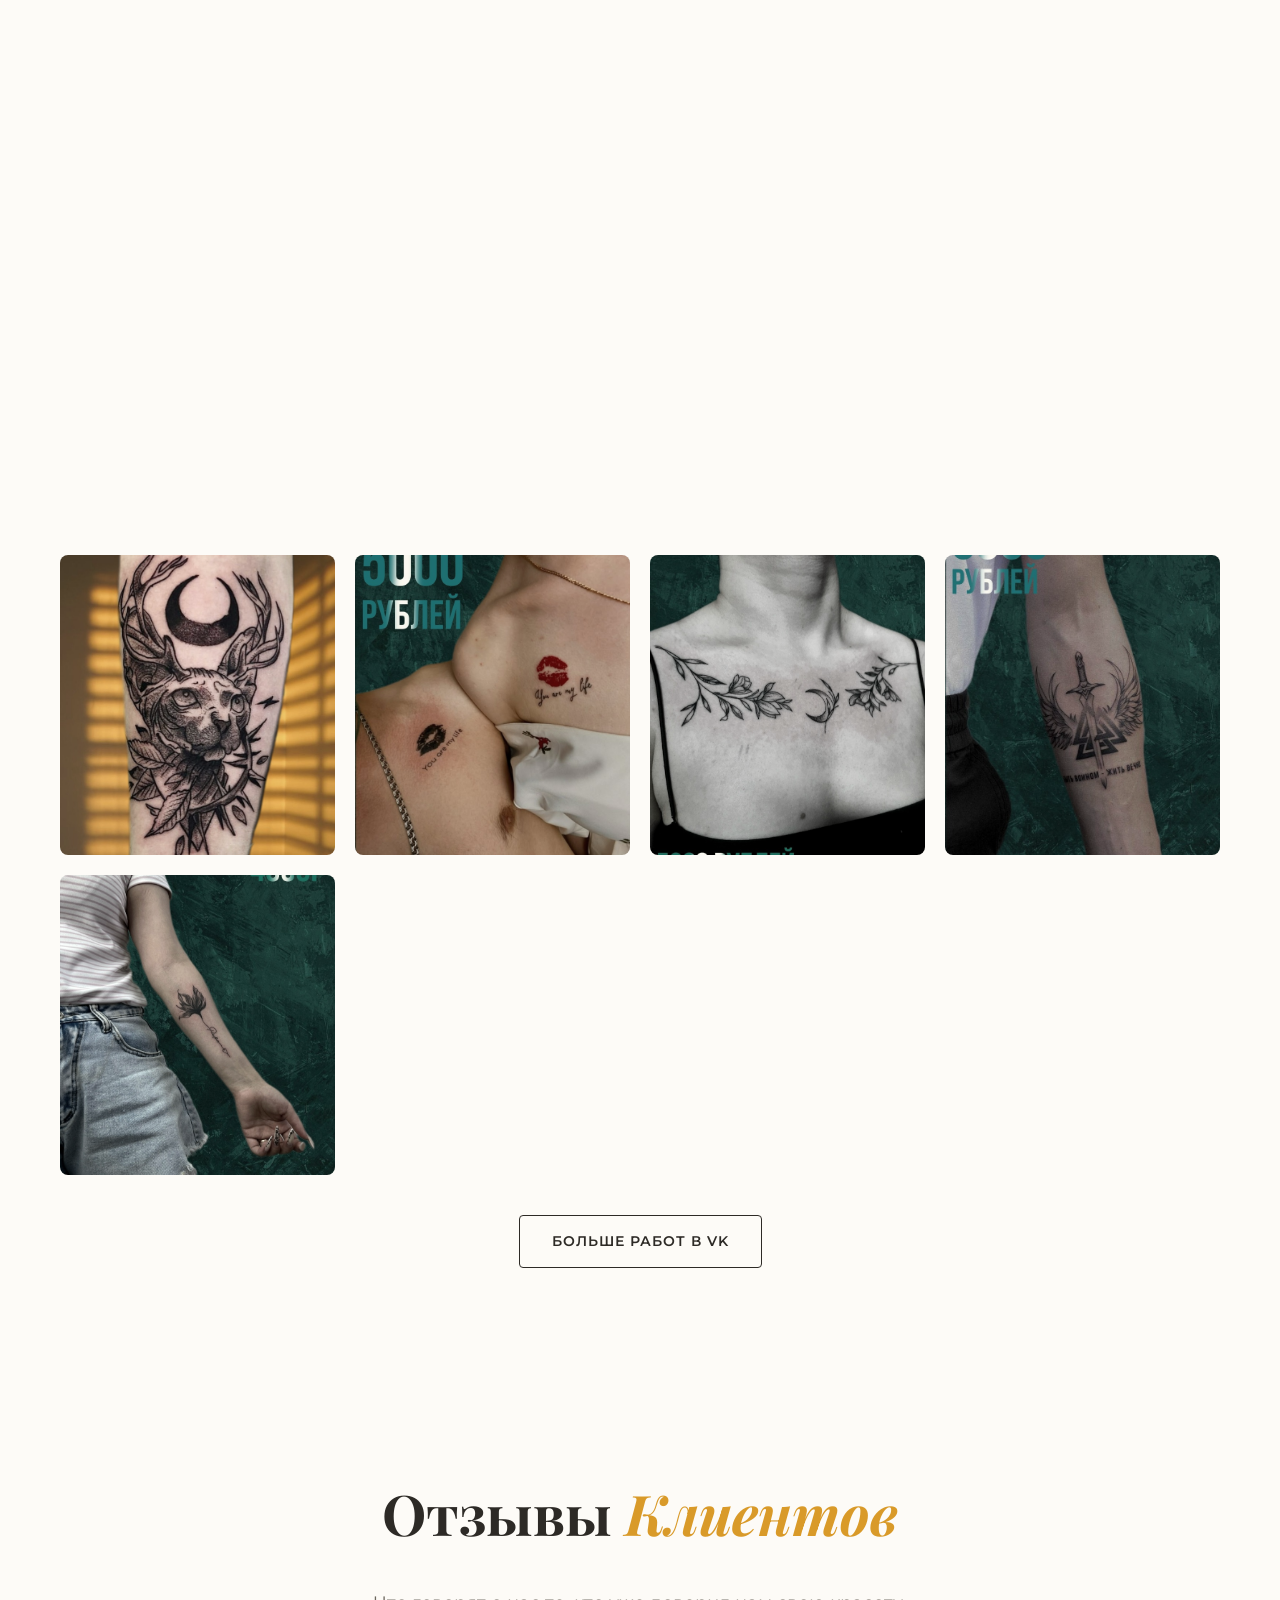
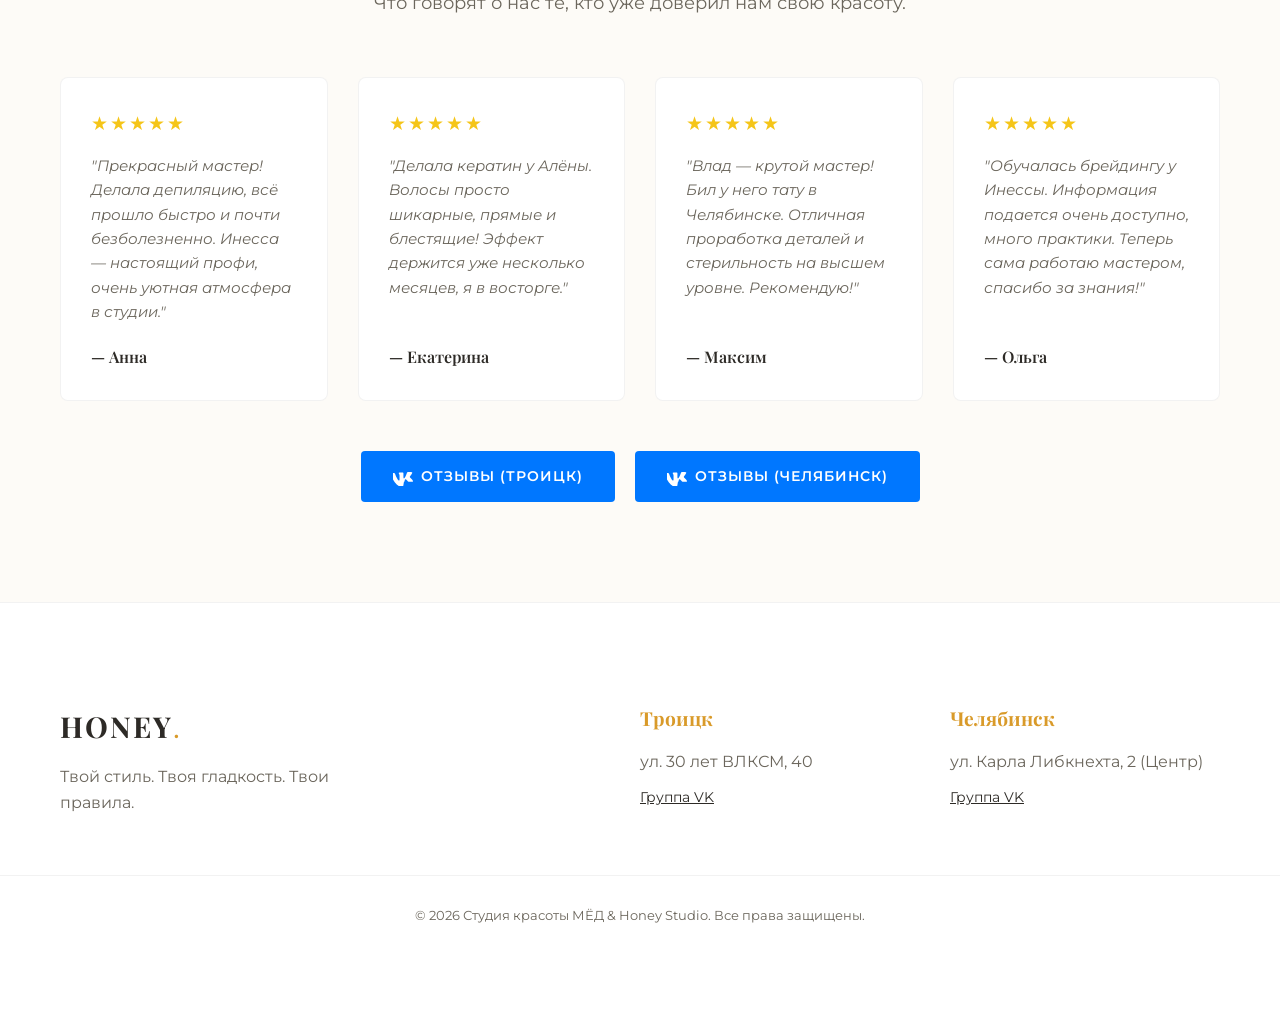
==== commit 5f035ebf: "feat: add prices, tattoo courses, and dynamic course pages" ====
--- a/index.html
+++ b/index.html
@@ -175,23 +175,145 @@
                     <a href="https://vk.com/grimmtattoo" class="btn btn-outline" target="_blank">К мастеру</a>
                 </div>
             </div>
+            
+            <!-- Кнопка вызова прайсов -->
+            <div class="services-action reveal" style="text-align: center; margin-top: 50px;">
+                <button id="openPraisBtn" class="btn btn-primary">Посмотреть полный прайс студии</button>
+            </div>
         </div>
     </section>
 
     <!-- Обучение -->
     <section class="academy section-padding" id="academy">
-        <div class="container academy-container reveal">
-            <div class="academy-content">
-                <h2>Обучение <br><span class="highlight">с нуля до профи</span></h2>
-                <p>Освой востребованную профессию в beauty-индустрии под руководством дипломированного тренера-технолога Инессы Ржевской.</p>
-                <ul class="academy-list">
-                    <li>Восковая депиляция (с углубленной практикой) — от 15 000 ₽</li>
-                    <li>Брейдинг, афролоконы, афронаращивание — от 19 990 ₽</li>
-                </ul>
-                <a href="https://vk.me/i.rzhevskaya99" class="btn btn-primary" target="_blank">Узнать подробнее</a>
-            </div>
-            <div class="academy-image">
-                <img src="https://images.unsplash.com/photo-1522337360788-8b13dee7a37e?ixlib=rb-4.0.3&auto=format&fit=crop&w=800&q=80" alt="Обучение в студии">
+        <div class="container">
+            <div class="section-header reveal">
+                <h2>Профессиональное <span class="highlight">Обучение</span></h2>
+                <p>Освой новую прибыльную профессию под руководством опытных мастеров студии.</p>
+            </div>
+
+            <!-- Переключатель табов -->
+            <div class="academy-tabs reveal">
+                <button class="tab-btn active" data-tab="beauty-academy">Депиляция & Брейдинг</button>
+                <button class="tab-btn" data-tab="tattoo-academy">Художественная Тату</button>
+            </div>
+
+            <!-- Контент табов -->
+            <div class="tab-content reveal">
+                <!-- Таб 1: Депиляция и Брейдинг -->
+                <div class="tab-pane active" id="beauty-academy">
+                    <div class="academy-intro">
+                        <div class="academy-text">
+                            <h3>Обучение у Инессы Ржевской</h3>
+                            <p>Дипломированный тренер-технолог с опытом более 6 лет. Индивидуальный подход, постановка руки и поддержка после окончания курсов.</p>
+                        </div>
+                    </div>
+                    <div class="courses-grid">
+                        <a href="course.html?id=depilyaciya1day" class="course-card-link">
+                            <div class="course-mini-card">
+                                <div class="course-mini-img">
+                                    <img src="images/obucheniebrendingdepilyaciya/depilyaciya/depilyaciya1day/JH5TfRwD3umbxog2VyRuHjvnWjMqlvXthFCm74_j1vwVjDO-zgqmAQkyG6687saTEHjRMypf58zVIe_18F5mJsZJ.jpg" alt="Депиляция 1 день">
+                                </div>
+                                <div class="course-mini-info">
+                                    <h4>Депиляция: Базовый 1 день</h4>
+                                    <span class="course-mini-price">от 15 000 ₽</span>
+                                </div>
+                            </div>
+                        </a>
+                        <a href="course.html?id=depilyaciya2day" class="course-card-link">
+                            <div class="course-mini-card">
+                                <div class="course-mini-img">
+                                    <img src="images/obucheniebrendingdepilyaciya/depilyaciya/depilyaciya2day/CRHHC2HkqlRYmvYpsEcQmke3hf1CG-KfzLJehdb7s2SNp-QbqAl3Nk7qRu5ccl1M7yG4TeaZmpmxgOJPV75zA7YU.jpg" alt="Депиляция 2 дня">
+                                </div>
+                                <div class="course-mini-info">
+                                    <h4>Депиляция: Базовый 2 дня</h4>
+                                    <span class="course-mini-price">от 20 000 ₽</span>
+                                </div>
+                            </div>
+                        </a>
+                        <a href="course.html?id=breiding" class="course-card-link">
+                            <div class="course-mini-card">
+                                <div class="course-mini-img">
+                                    <img src="images/obucheniebrendingdepilyaciya/breiding/Z2WhZ-iQzki25WyHlU-32QUF5RXU0pCnalRvTOl1XK3NbZSwu6IgEvT5TDrjqRHub3jx8pLIszjMHKARGnqMWsOc.jpg" alt="Брейдинг">
+                                </div>
+                                <div class="course-mini-info">
+                                    <h4>Обучение «Брейдинг»</h4>
+                                    <span class="course-mini-price">22 990 ₽</span>
+                                </div>
+                            </div>
+                        </a>
+                        <a href="course.html?id=afrolocany" class="course-card-link">
+                            <div class="course-mini-card">
+                                <div class="course-mini-img">
+                                    <img src="images/obucheniebrendingdepilyaciya/afrolocany/VtpmD3y6KO-HwwFHgdv8mI50-Z-85gi0-xKP7hvrl2LpQFygPwejYGRtv9mReO9qFcnkQ67oe8gHVn4rrf7NMV0u.jpg" alt="Афролоконы">
+                                </div>
+                                <div class="course-mini-info">
+                                    <h4>Обучение «Афролоконы»</h4>
+                                    <span class="course-mini-price">19 990 ₽</span>
+                                </div>
+                            </div>
+                        </a>
+                        <a href="course.html?id=afronarashivanie" class="course-card-link">
+                            <div class="course-mini-card">
+                                <div class="course-mini-img">
+                                    <img src="images/obucheniebrendingdepilyaciya/afronarashivanie/etOAWMvuC25eNoXHGEvF8And7oTxa29ObHRXv11D575n3RRy1oNCa0AOlvNx1iA8new7LsofO28jpSh1lkPjWit4.jpg" alt="Афронаращивание">
+                                </div>
+                                <div class="course-mini-info">
+                                    <h4>Обучение «Афронаращивание»</h4>
+                                    <span class="course-mini-price">19 990 ₽</span>
+                                </div>
+                            </div>
+                        </a>
+                        <a href="course.html?id=masterclastrening" class="course-card-link">
+                            <div class="course-mini-card">
+                                <div class="course-mini-img">
+                                    <img src="images/obucheniebrendingdepilyaciya/masterclastrening/WZUBWOFUnQab_5bOXmwE9ur0r18XVzOoc9E3czqGRchLJyDS-O4PZxoVWBe4TPpYpwq0axhL5fLFyGHdt0ZFm6Yg.jpg" alt="Изготовление комплектов">
+                                </div>
+                                <div class="course-mini-info">
+                                    <h4>Изготовление комплектов</h4>
+                                    <span class="course-mini-price">20 990 ₽</span>
+                                </div>
+                            </div>
+                        </a>
+                        <a href="course.html?id=3v1vibor" class="course-card-link">
+                            <div class="course-mini-card">
+                                <div class="course-mini-img">
+                                    <img src="images/obucheniebrendingdepilyaciya/3v1vibor/3v1vibor.png" alt="Обучение на выбор">
+                                </div>
+                                <div class="course-mini-info">
+                                    <h4>Обучение «на выбор» (3 в 1)</h4>
+                                    <span class="course-mini-price">от 14 990 ₽</span>
+                                </div>
+                            </div>
+                        </a>
+                    </div>
+                </div>
+
+                <!-- Таб 2: Художественная Тату -->
+                <div class="tab-pane" id="tattoo-academy">
+                    <div class="tattoo-course-block">
+                        <div class="tattoo-course-img">
+                            <img src="images/obuchenietatu/tattoo_course.jpg" alt="Обучение тату-мастерству">
+                        </div>
+                        <div class="tattoo-course-content">
+                            <h3>Курсы тату-мастера с нуля</h3>
+                            <p class="tattoo-course-price">15 000 – 150 000 ₽</p>
+                            <p class="tattoo-course-desc">Многие думают, что для старта в тату достаточно купить дешевый набор на маркетплейсе. Но без правильной базы ты рискуешь здоровьем клиента и своей репутацией.</p>
+                            <p class="tattoo-course-desc">Я открываю набор на индивидуальное обучение профессии тату-мастера. Моя цель — не просто показать, как держать машинку, а подготовить специалиста, который будет уверенно работать с первого дня.</p>
+                            
+                            <div class="tattoo-course-program">
+                                <h4>В программе:</h4>
+                                <ul>
+                                    <li>Теоретический блок: гигиена, оборудование, пигменты.</li>
+                                    <li>Отработка на искусственной коже (до идеала).</li>
+                                    <li>Работа с реальными моделями под моим присмотром.</li>
+                                    <li>Разбор портфолио и продвижение в соцсетях.</li>
+                                </ul>
+                            </div>
+                            
+                            <a href="https://vk.com/grimmtattoo" target="_blank" class="btn btn-primary" style="margin-top: 20px;">Записаться к Владиславу</a>
+                        </div>
+                    </div>
+                </div>
             </div>
         </div>
     </section>
@@ -320,7 +442,32 @@
         </div>
     </footer>
 
+    <!-- Модальное окно просмотра прайсов (Lightbox) -->
+    <div id="praisModal" class="modal">
+        <span class="modal-close" id="closePraisBtn">&times;</span>
+        <div class="modal-content">
+            <div class="modal-slides">
+                <div class="modal-slide active">
+                    <img src="images/prais/prais_1.jpg" alt="Прайс-лист 1">
+                </div>
+                <div class="modal-slide">
+                    <img src="images/prais/prais_2.jpg" alt="Прайс-лист 2">
+                </div>
+                <div class="modal-slide">
+                    <img src="images/prais/prais_3.jpg" alt="Прайс-лист 3">
+                </div>
+                <div class="modal-slide">
+                    <img src="images/prais/prais_4.png" alt="Прайс-лист 4">
+                </div>
+            </div>
+            <button class="modal-prev" id="prevPraisBtn">&#10094;</button>
+            <button class="modal-next" id="nextPraisBtn">&#10095;</button>
+            <div class="modal-counter"><span id="currentSlideNum">1</span> / 4</div>
+        </div>
+    </div>
+
     <!-- JS -->
+    <script src="courses-data.js"></script>
     <script src="script.js"></script>
 </body>
 </html>
--- a/style.css
+++ b/style.css
@@ -731,3 +731,363 @@
         grid-template-columns: 1fr;
     }
 }
+
+/* =========================================
+   MODAL LIGHTBOX FOR PRICELIST
+========================================= */
+.modal {
+    display: none;
+    position: fixed;
+    z-index: 2000;
+    top: 0;
+    left: 0;
+    width: 100%;
+    height: 100%;
+    background-color: rgba(20, 18, 16, 0.95);
+    backdrop-filter: blur(8px);
+    -webkit-backdrop-filter: blur(8px);
+    justify-content: center;
+    align-items: center;
+    opacity: 0;
+    transition: opacity var(--tr-fast);
+}
+
+.modal.active {
+    display: flex;
+    opacity: 1;
+}
+
+.modal-close {
+    position: absolute;
+    top: 30px;
+    right: 40px;
+    color: #ffffff;
+    font-size: 40px;
+    font-weight: 300;
+    cursor: pointer;
+    transition: var(--tr-fast);
+    z-index: 2100;
+}
+
+.modal-close:hover {
+    color: var(--accent-gold);
+    transform: scale(1.1);
+}
+
+.modal-content {
+    position: relative;
+    max-width: 85%;
+    max-height: 85%;
+    display: flex;
+    justify-content: center;
+    align-items: center;
+}
+
+.modal-slides {
+    width: 100%;
+    display: flex;
+    justify-content: center;
+    align-items: center;
+}
+
+.modal-slide {
+    display: none;
+    max-width: 100%;
+    max-height: 80vh;
+}
+
+.modal-slide.active {
+    display: block;
+    animation: fadeIn var(--tr-fast) forwards;
+}
+
+.modal-slide img {
+    max-width: 100%;
+    max-height: 80vh;
+    object-fit: contain;
+    border-radius: 4px;
+    box-shadow: 0 10px 30px rgba(0,0,0,0.5);
+}
+
+.modal-prev, .modal-next {
+    position: absolute;
+    top: 50%;
+    transform: translateY(-50%);
+    background: rgba(255,255,255,0.05);
+    border: 1px solid rgba(255,255,255,0.1);
+    color: white;
+    padding: 16px 20px;
+    font-size: 20px;
+    cursor: pointer;
+    border-radius: 50%;
+    transition: var(--tr-fast);
+    z-index: 2050;
+    user-select: none;
+}
+
+.modal-prev:hover, .modal-next:hover {
+    background-color: var(--accent-gold);
+    border-color: var(--accent-gold);
+    transform: translateY(-50%) scale(1.1);
+}
+
+.modal-prev { left: -80px; }
+.modal-next { right: -80px; }
+
+.modal-counter {
+    position: absolute;
+    bottom: -40px;
+    color: rgba(255, 255, 255, 0.7);
+    font-size: 0.9rem;
+    letter-spacing: 1px;
+}
+
+@keyframes fadeIn {
+    from { opacity: 0; transform: scale(0.98); }
+    to { opacity: 1; transform: scale(1); }
+}
+
+@media (max-width: 1024px) {
+    .modal-prev { left: 20px; }
+    .modal-next { right: 20px; }
+    .modal-prev, .modal-next {
+        background: rgba(0, 0, 0, 0.6);
+    }
+}
+
+/* =========================================
+   ACADEMY NEW TABS & CARDS
+========================================= */
+.academy-tabs {
+    display: flex;
+    justify-content: center;
+    gap: 20px;
+    margin-bottom: 50px;
+}
+
+.tab-btn {
+    background-color: var(--bg-secondary);
+    border: 1px solid rgba(0, 0, 0, 0.05);
+    color: var(--text-secondary);
+    padding: 14px 28px;
+    font-size: 0.95rem;
+    font-weight: 600;
+    cursor: pointer;
+    border-radius: 4px;
+    transition: var(--tr-fast);
+    font-family: var(--font-main);
+}
+
+.tab-btn:hover {
+    border-color: rgba(217, 154, 41, 0.3);
+    color: var(--text-primary);
+}
+
+.tab-btn.active {
+    background-color: var(--accent-gold);
+    color: var(--bg-primary);
+    border-color: var(--accent-gold);
+    box-shadow: 0 10px 20px rgba(217, 154, 41, 0.2);
+}
+
+.tab-pane {
+    display: none;
+}
+
+.tab-pane.active {
+    display: block;
+    animation: tabFadeIn 0.5s ease forwards;
+}
+
+@keyframes tabFadeIn {
+    from { opacity: 0; transform: translateY(15px); }
+    to { opacity: 1; transform: translateY(0); }
+}
+
+.academy-intro {
+    text-align: center;
+    max-width: 800px;
+    margin: 0 auto 40px auto;
+}
+
+.academy-intro h3 {
+    font-size: 1.8rem;
+    margin-bottom: 12px;
+}
+
+.academy-intro p {
+    color: var(--text-secondary);
+}
+
+/* Сетка мини-карточек */
+.courses-grid {
+    display: grid;
+    grid-template-columns: repeat(auto-fill, minmax(280px, 1fr));
+    gap: 30px;
+}
+
+.course-card-link {
+    display: block;
+}
+
+.course-mini-card {
+    background-color: var(--bg-secondary);
+    border-radius: 8px;
+    border: 1px solid rgba(0,0,0,0.05);
+    overflow: hidden;
+    height: 100%;
+    transition: var(--tr-smooth);
+    display: flex;
+    flex-direction: column;
+}
+
+.course-mini-card:hover {
+    transform: translateY(-8px);
+    border-color: rgba(217, 154, 41, 0.3);
+    box-shadow: 0 15px 30px rgba(0,0,0,0.06);
+}
+
+.course-mini-img {
+    height: 200px;
+    overflow: hidden;
+}
+
+.course-mini-img img {
+    width: 100%;
+    height: 100%;
+    object-fit: cover;
+    transition: var(--tr-smooth);
+}
+
+.course-mini-card:hover .course-mini-img img {
+    transform: scale(1.05);
+}
+
+.course-mini-info {
+    padding: 24px;
+    display: flex;
+    flex-direction: column;
+    flex-grow: 1;
+    justify-content: space-between;
+}
+
+.course-mini-info h4 {
+    font-family: var(--font-main);
+    font-size: 1.1rem;
+    font-weight: 600;
+    margin-bottom: 12px;
+    color: var(--text-primary);
+    line-height: 1.4;
+}
+
+.course-mini-price {
+    font-weight: 700;
+    color: var(--accent-gold);
+    font-size: 1.05rem;
+}
+
+/* Блок курса тату */
+.tattoo-course-block {
+    display: flex;
+    background-color: var(--bg-secondary);
+    border-radius: 8px;
+    border: 1px solid rgba(0,0,0,0.05);
+    overflow: hidden;
+    transition: var(--tr-smooth);
+}
+
+.tattoo-course-img {
+    flex: 1.1;
+    min-height: 450px;
+}
+
+.tattoo-course-img img {
+    width: 100%;
+    height: 100%;
+    object-fit: cover;
+}
+
+.tattoo-course-content {
+    flex: 1.2;
+    padding: 50px;
+    display: flex;
+    flex-direction: column;
+    justify-content: center;
+}
+
+.tattoo-course-content h3 {
+    font-size: 2.2rem;
+    margin-bottom: 10px;
+    color: var(--text-primary);
+}
+
+.tattoo-course-price {
+    font-size: 1.4rem;
+    color: var(--accent-gold);
+    font-weight: 700;
+    margin-bottom: 24px;
+}
+
+.tattoo-course-desc {
+    color: var(--text-secondary);
+    margin-bottom: 16px;
+    font-size: 1rem;
+}
+
+.tattoo-course-program {
+    margin: 25px 0;
+}
+
+.tattoo-course-program h4 {
+    font-family: var(--font-main);
+    font-weight: 600;
+    margin-bottom: 12px;
+}
+
+.tattoo-course-program ul {
+    display: flex;
+    flex-direction: column;
+    gap: 8px;
+}
+
+.tattoo-course-program li {
+    position: relative;
+    padding-left: 24px;
+    color: var(--text-secondary);
+    font-size: 0.95rem;
+}
+
+.tattoo-course-program li::before {
+    content: '✓';
+    position: absolute;
+    left: 0;
+    color: var(--accent-gold);
+    font-weight: bold;
+}
+
+@media (max-width: 992px) {
+    .tattoo-course-block {
+        flex-direction: column;
+    }
+    .tattoo-course-img {
+        min-height: 300px;
+    }
+    .tattoo-course-content {
+        padding: 30px;
+    }
+    .tattoo-course-content h3 {
+        font-size: 1.8rem;
+    }
+}
+
+@media (max-width: 576px) {
+    .academy-tabs {
+        flex-direction: column;
+        align-items: stretch;
+        gap: 10px;
+    }
+    .tab-btn {
+        width: 100%;
+        text-align: center;
+    }
+}
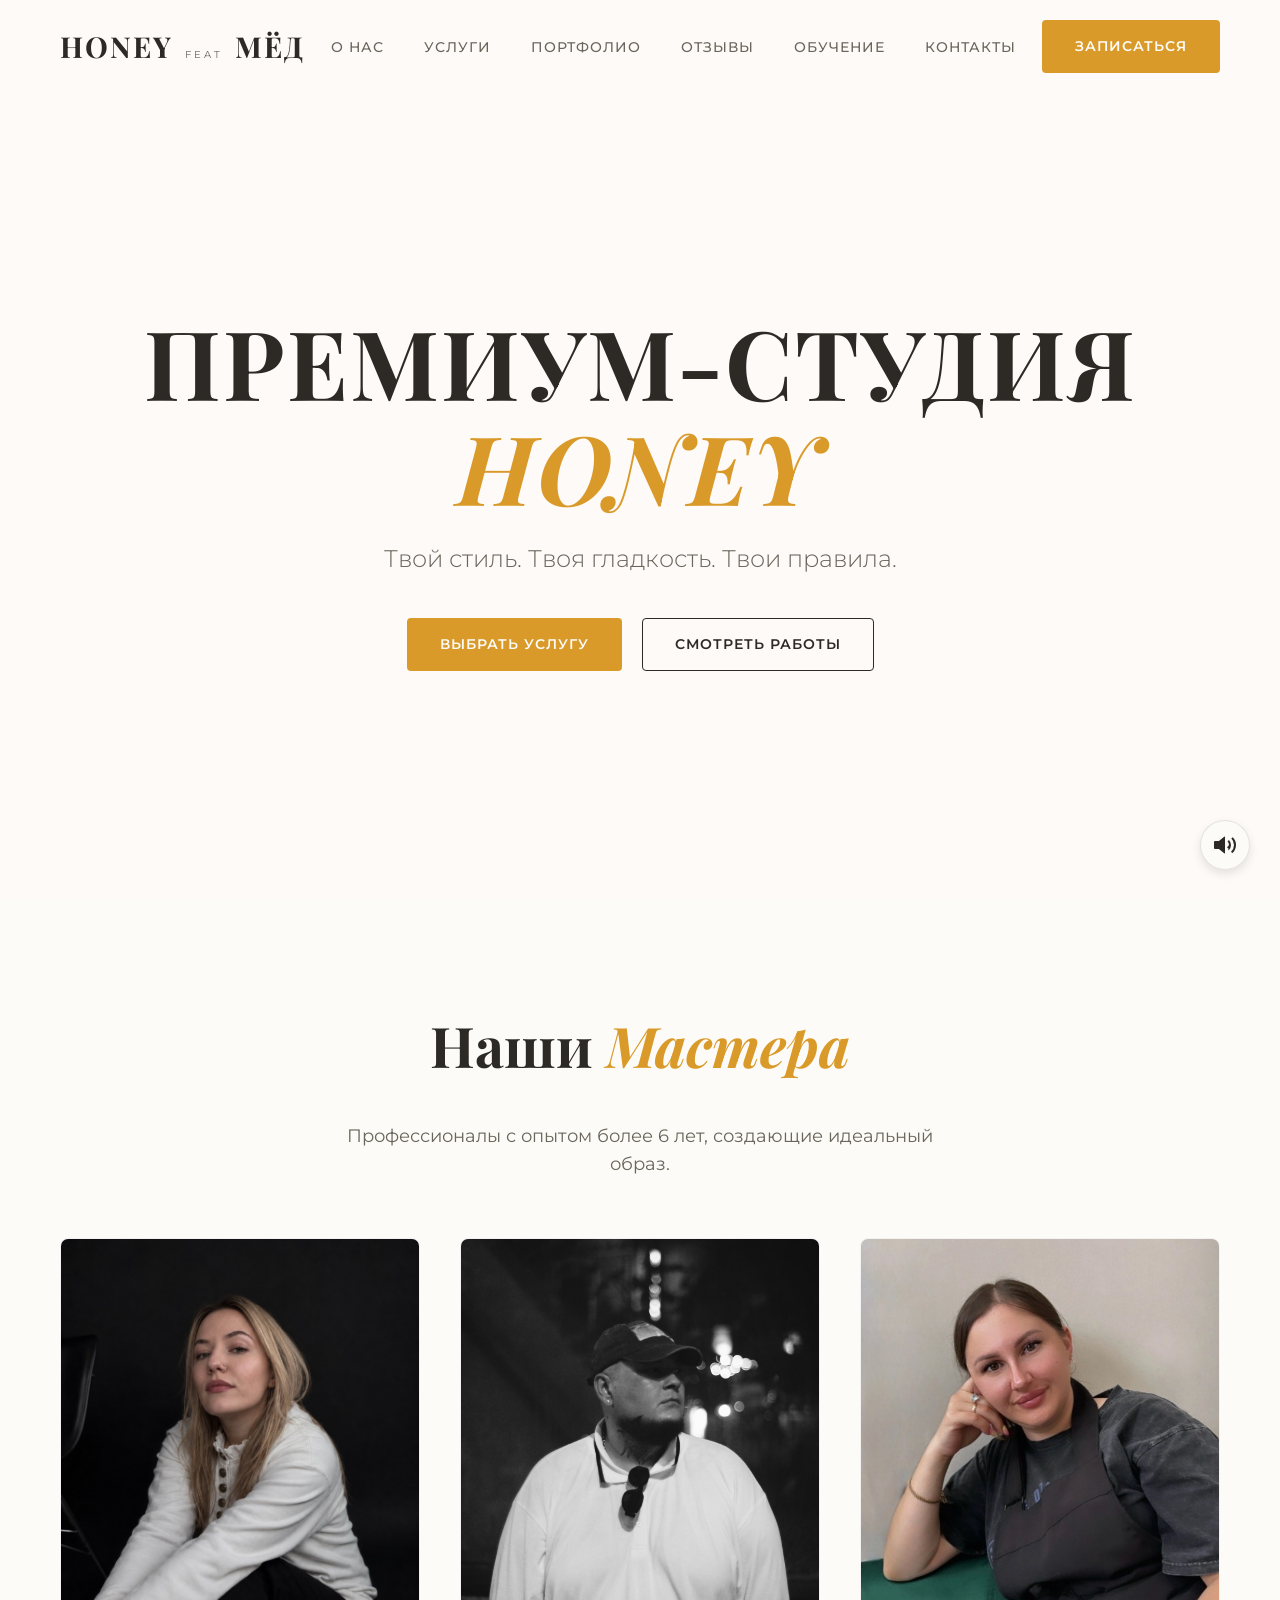
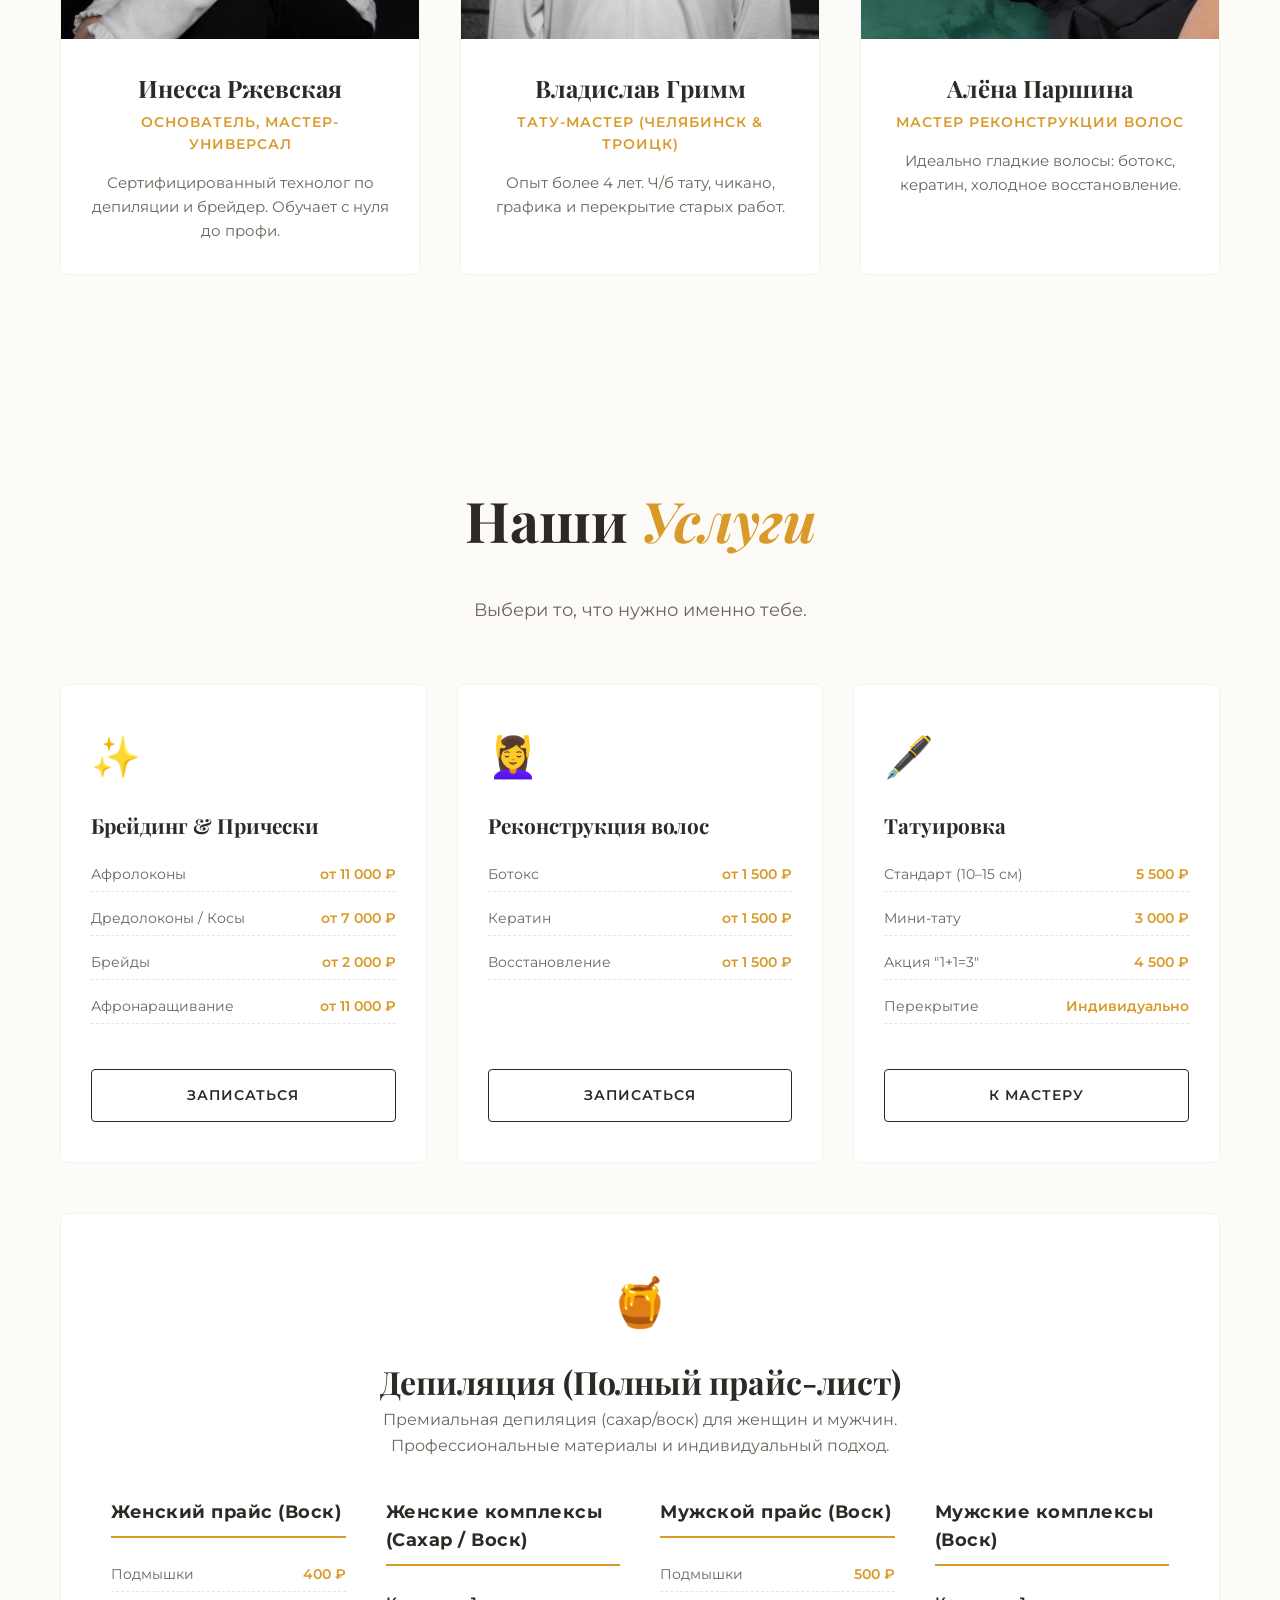
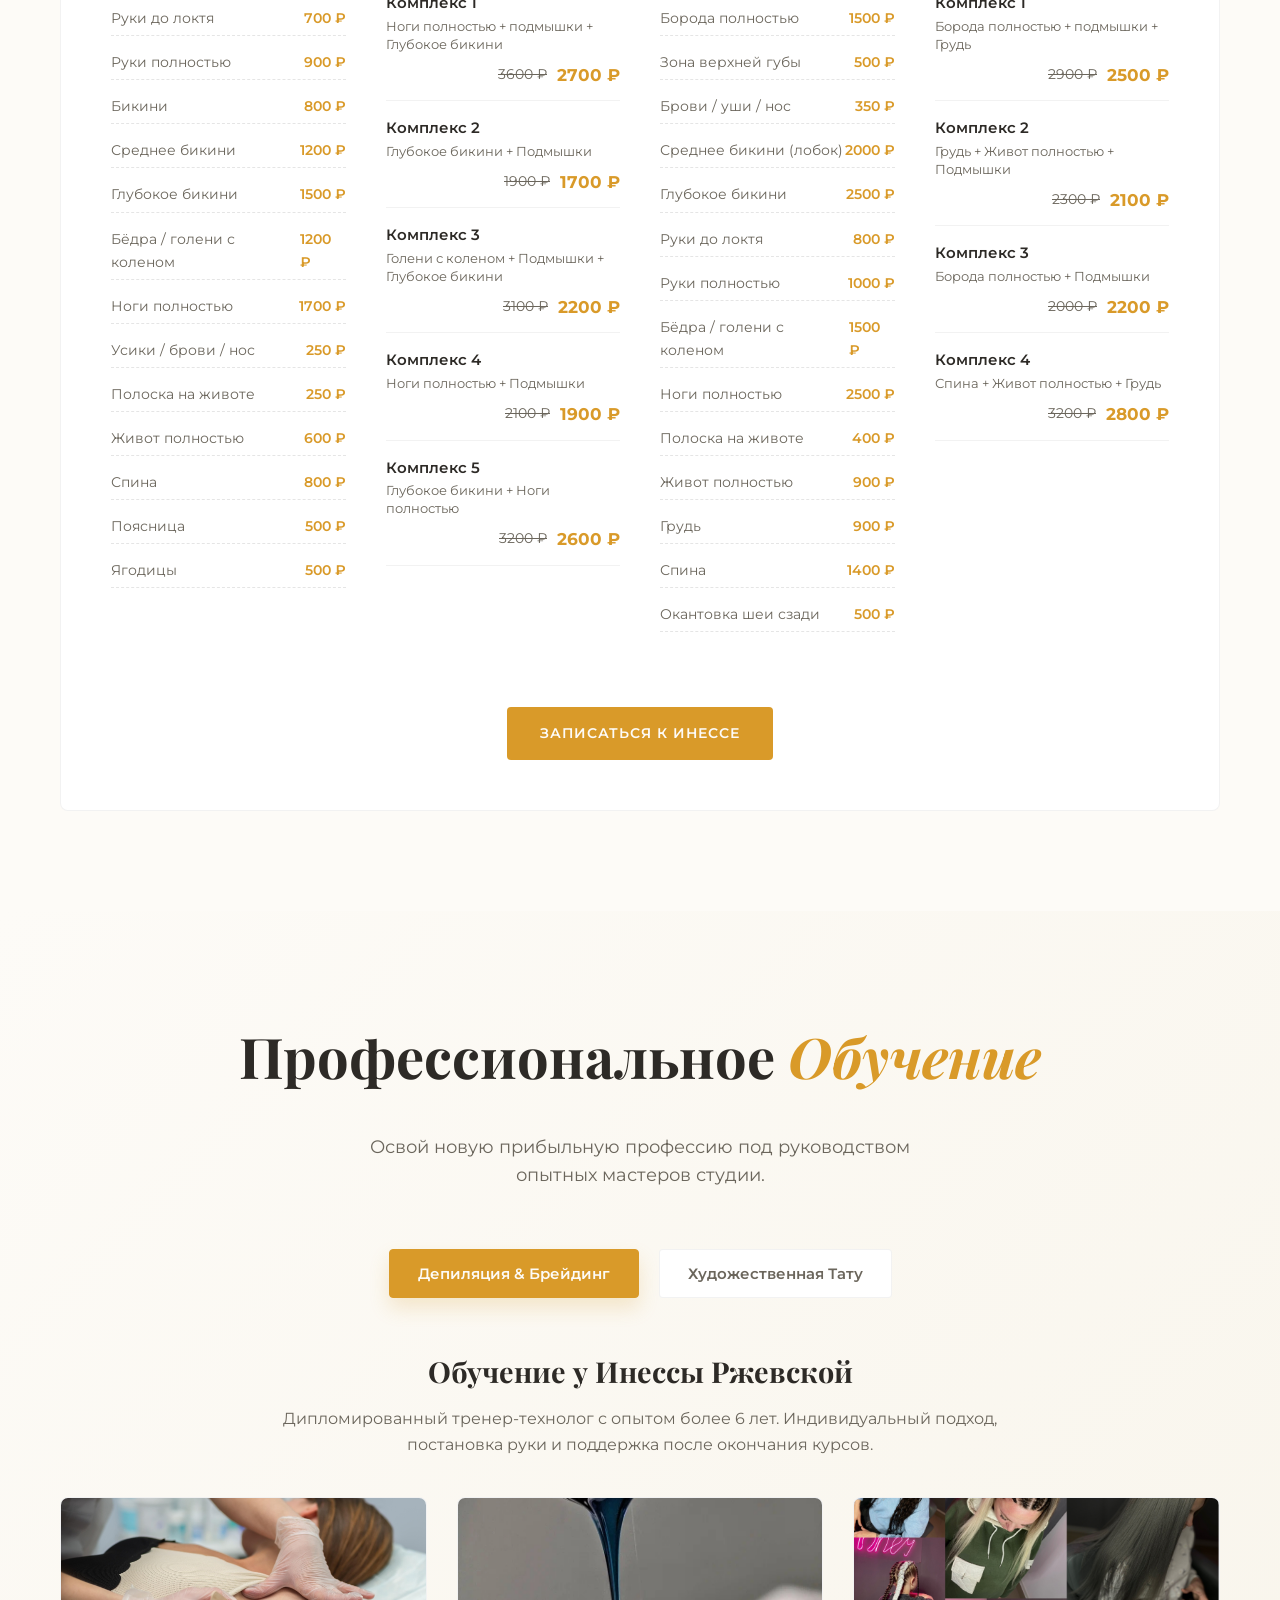
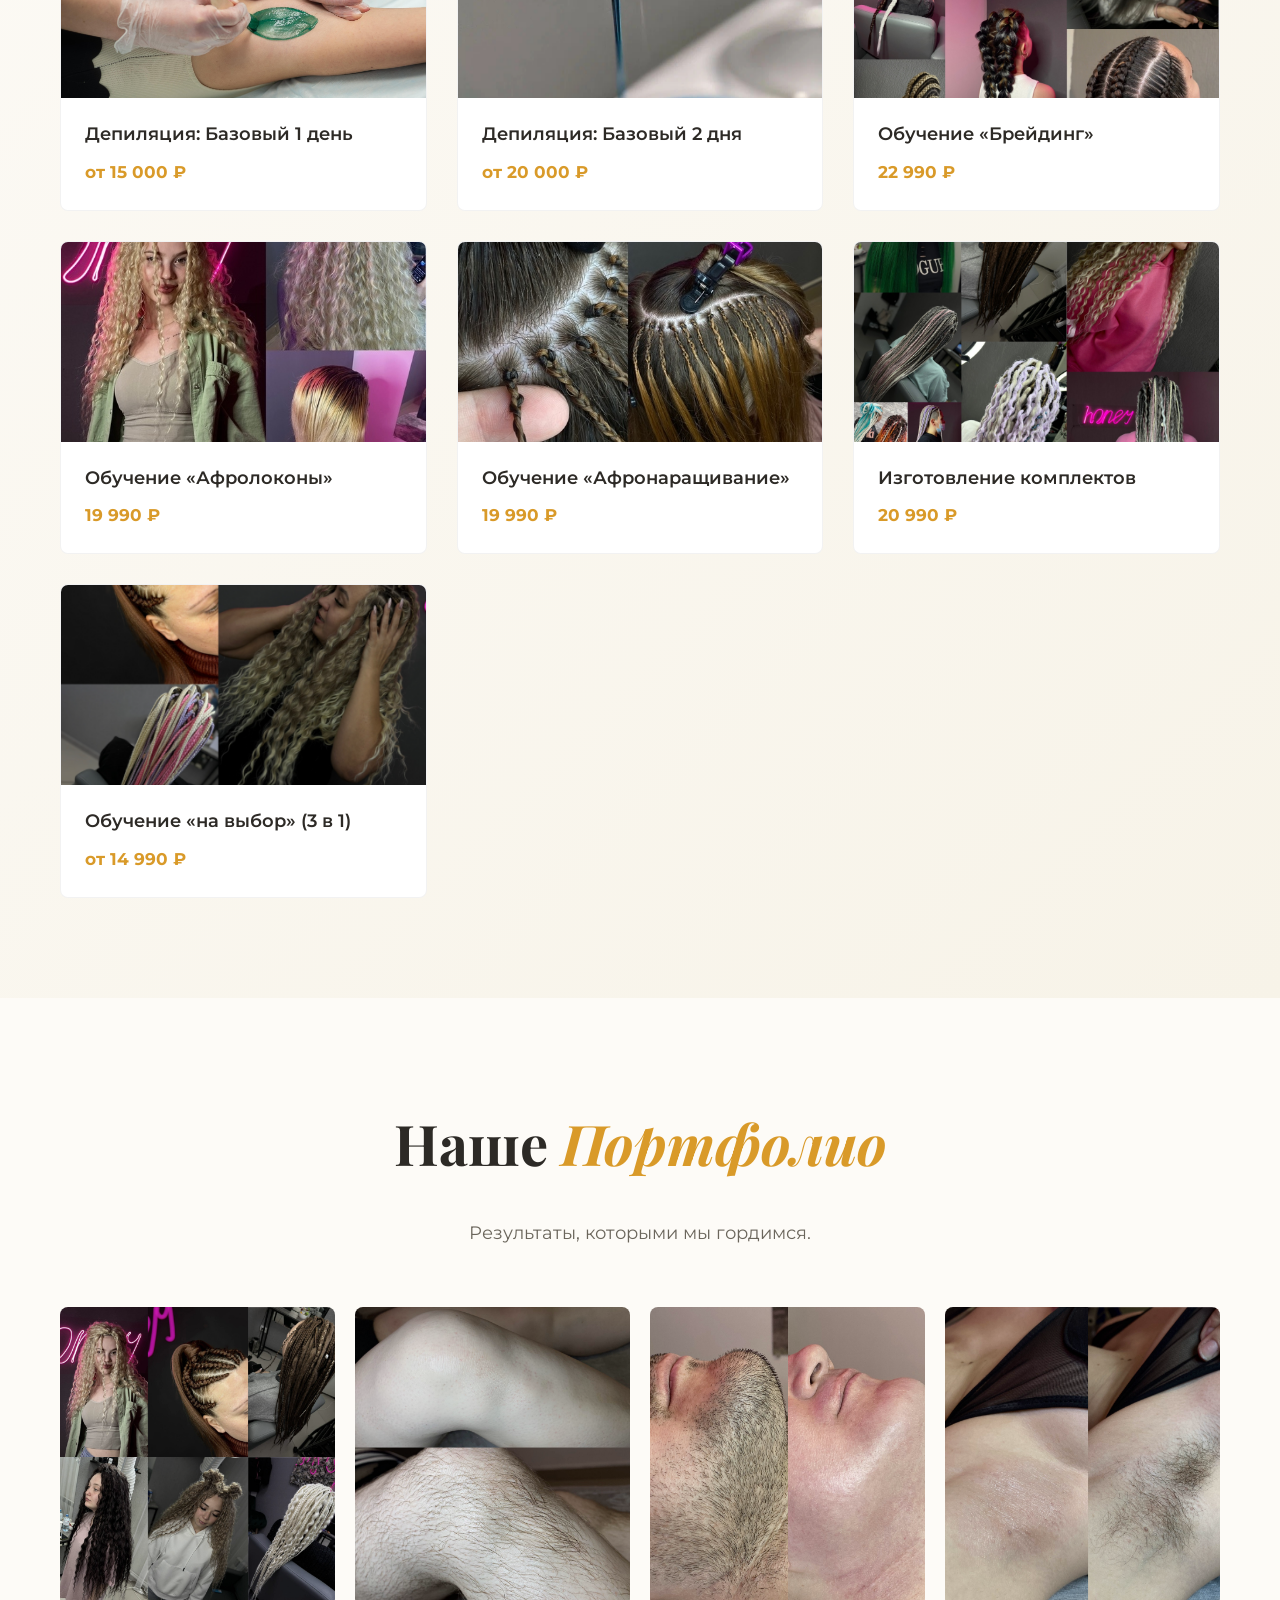
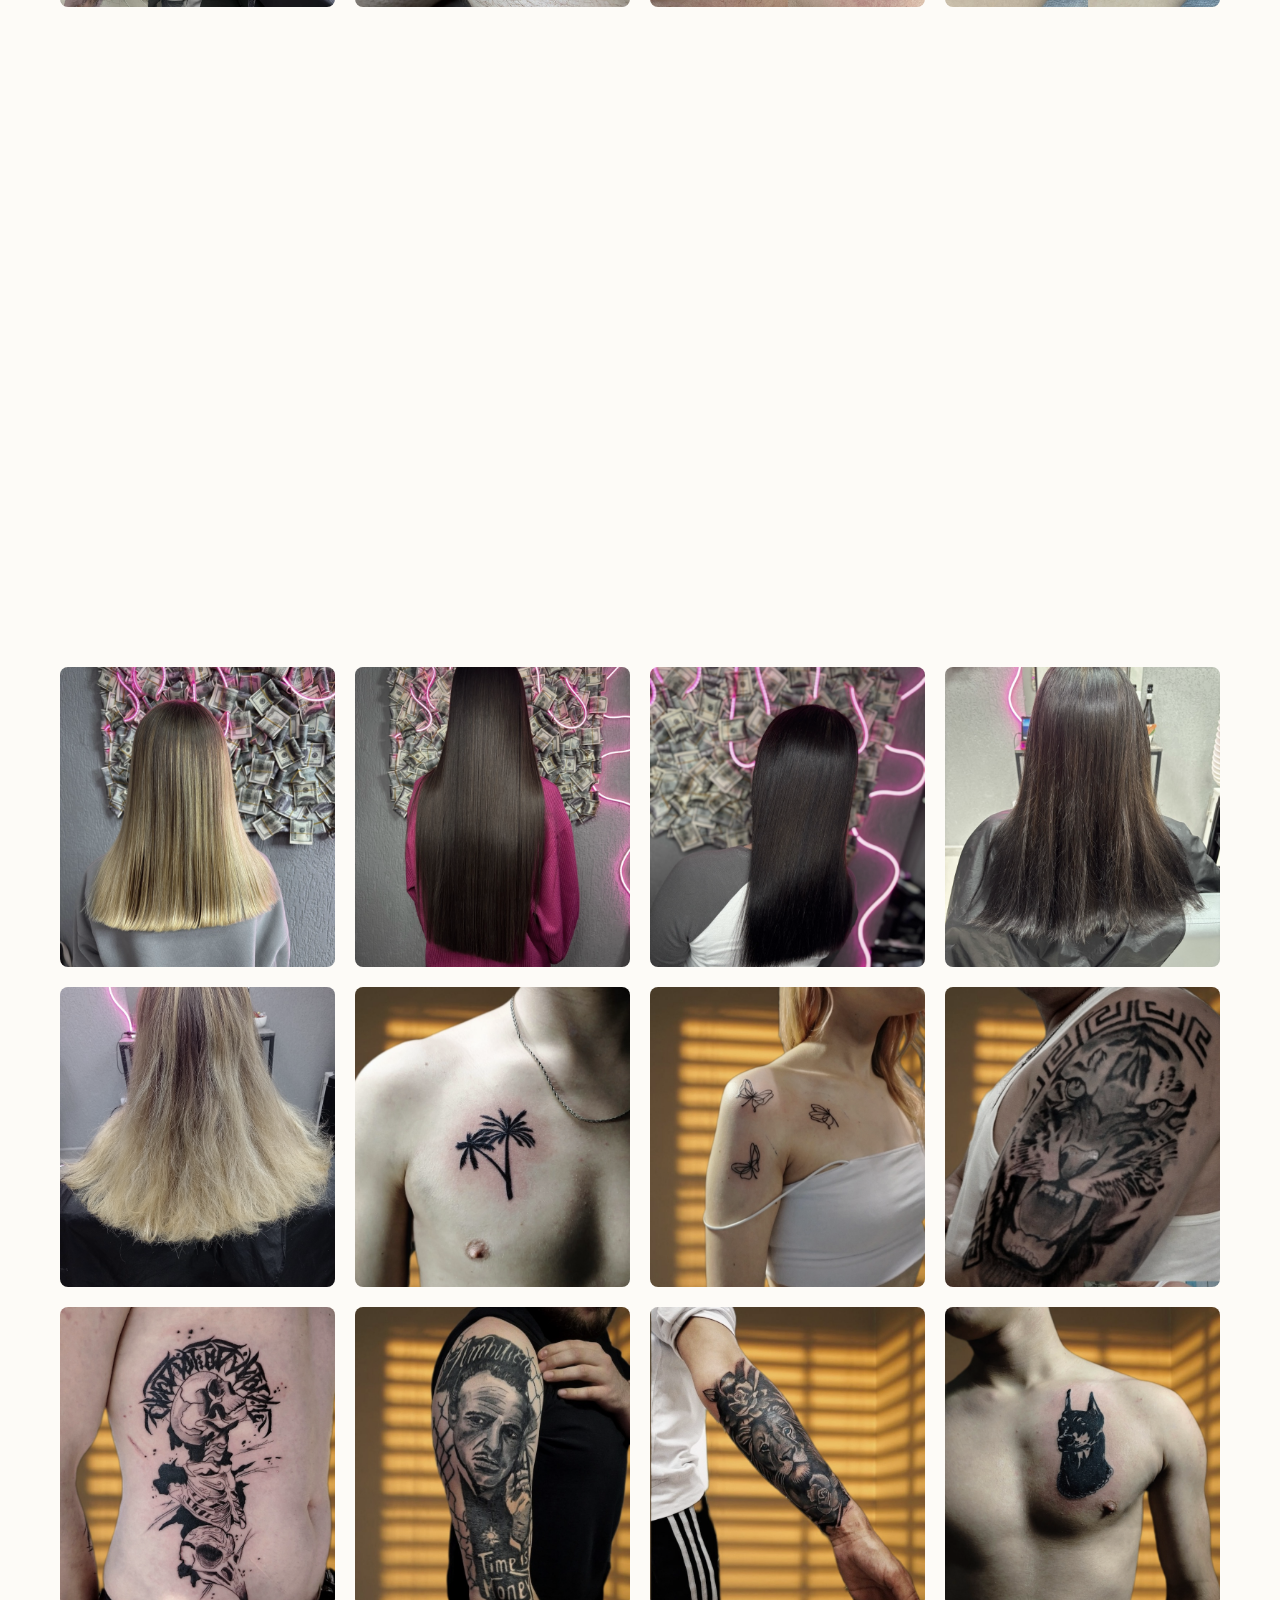
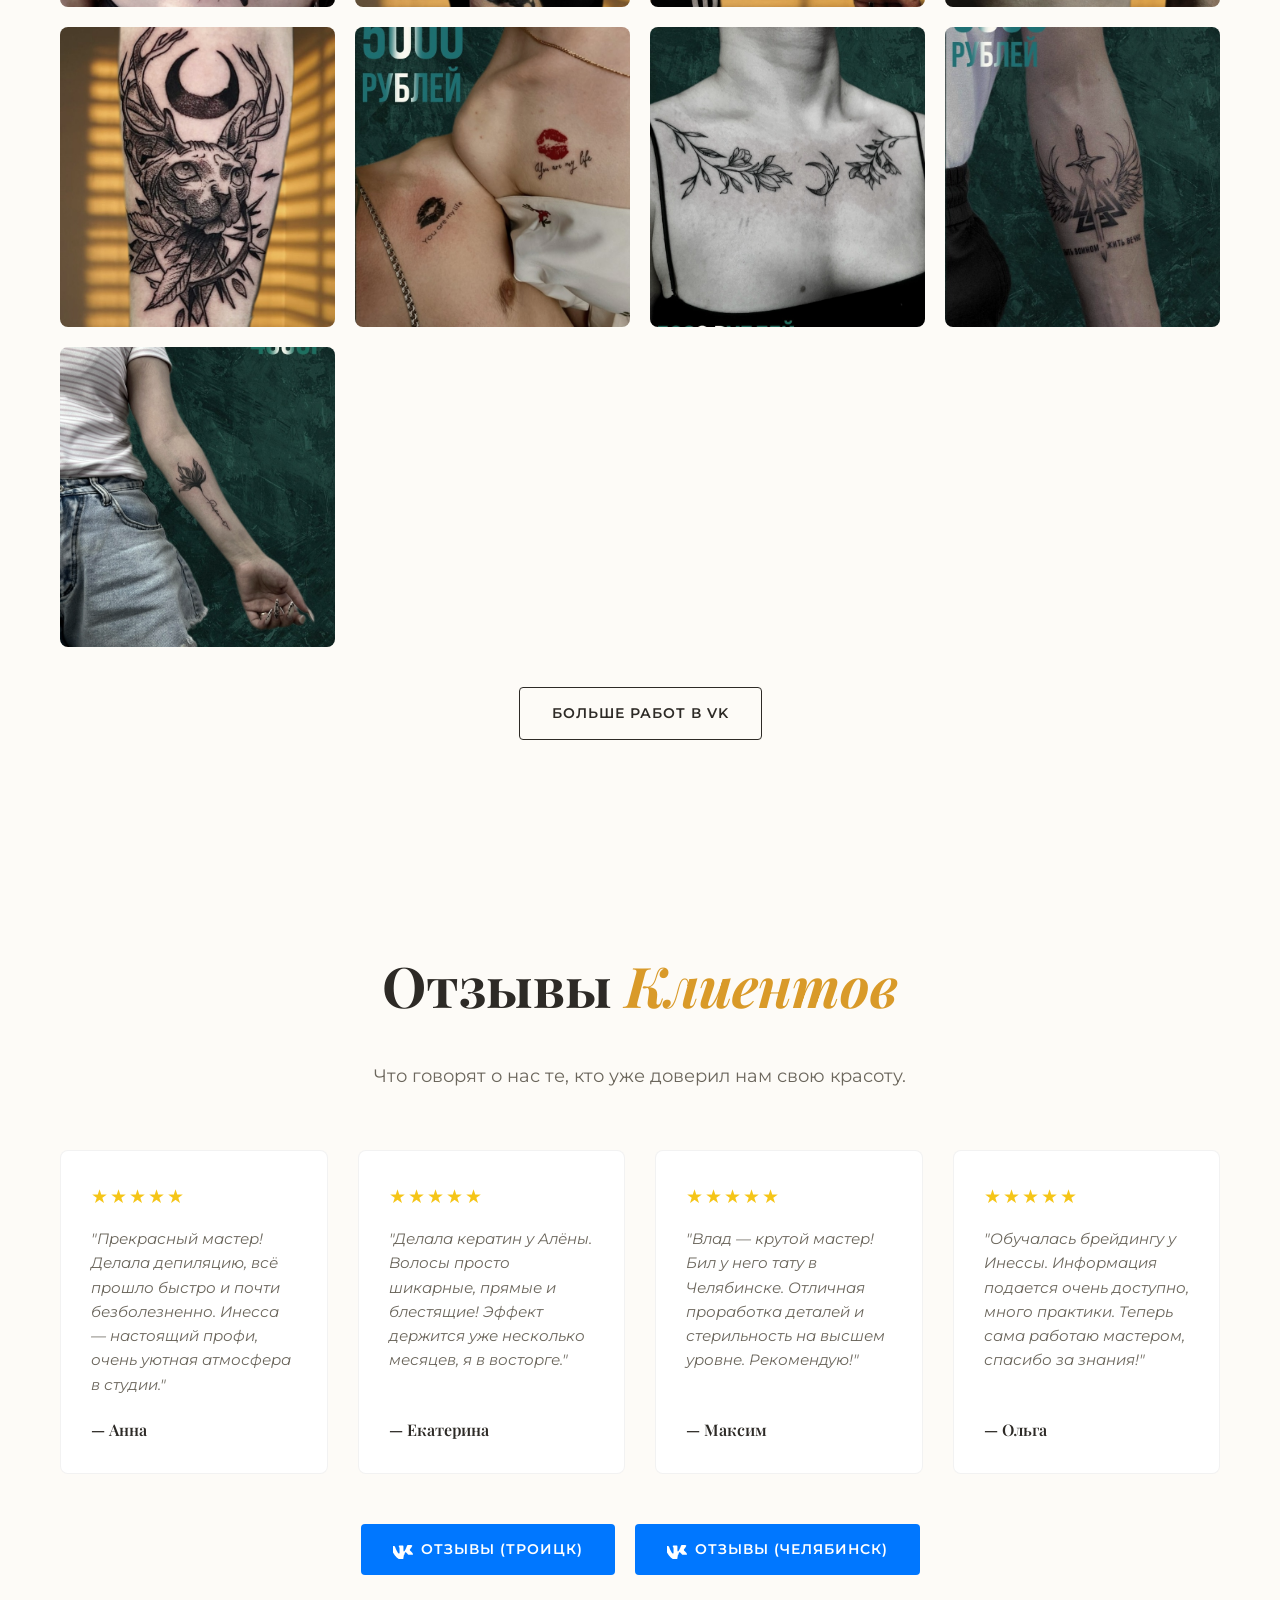
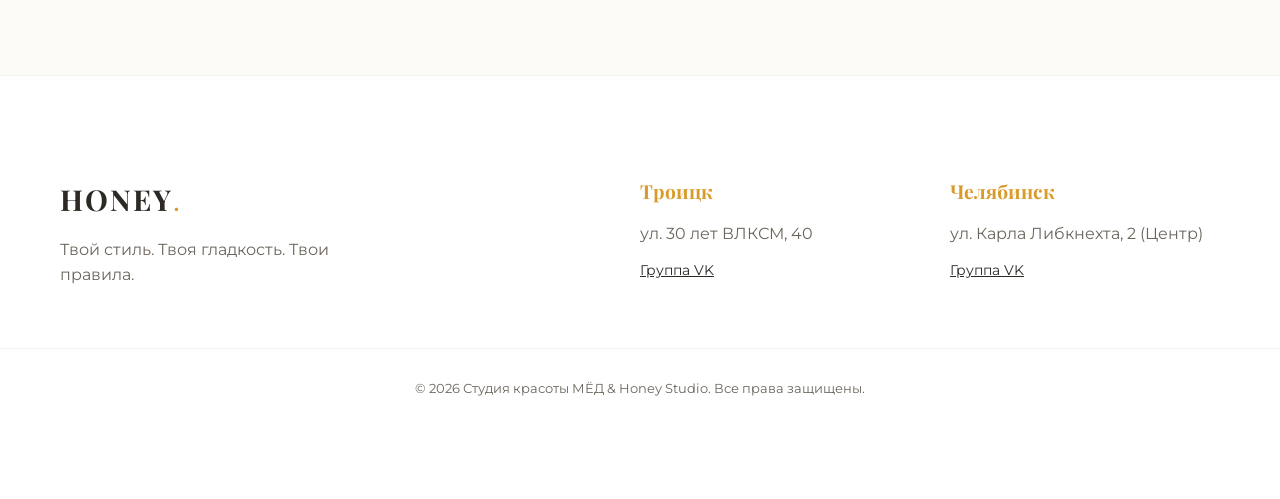
==== commit 9c6d1caf: "feat: replace image pricelists with native responsive text tables" ====
--- a/index.html
+++ b/index.html
@@ -139,19 +139,8 @@
                     <a href="https://vk.com/i.rzhevskaya99" class="btn btn-outline" target="_blank">Записаться</a>
                 </div>
 
-                <!-- Депиляция -->
+                <!-- Реконструкция волос -->
                 <div class="service-card reveal" style="transition-delay: 0.1s;">
-                    <div class="service-icon">🍯</div>
-                    <h3>Депиляция</h3>
-                    <ul class="price-list">
-                        <li><span>Женская</span> <span class="price">от 250 ₽</span></li>
-                        <li><span>Мужская</span> <span class="price">от 350 ₽</span></li>
-                    </ul>
-                    <a href="https://vk.com/i.rzhevskaya99" class="btn btn-outline" target="_blank">Записаться</a>
-                </div>
-
-                <!-- Реконструкция волос -->
-                <div class="service-card reveal" style="transition-delay: 0.2s;">
                     <div class="service-icon">💆‍♀️</div>
                     <h3>Реконструкция волос</h3>
                     <ul class="price-list">
@@ -163,7 +152,7 @@
                 </div>
 
                 <!-- Татуировка -->
-                <div class="service-card reveal" style="transition-delay: 0.3s;">
+                <div class="service-card reveal" style="transition-delay: 0.2s;">
                     <div class="service-icon">🖋️</div>
                     <h3>Татуировка</h3>
                     <ul class="price-list">
@@ -175,10 +164,167 @@
                     <a href="https://vk.com/grimmtattoo" class="btn btn-outline" target="_blank">К мастеру</a>
                 </div>
             </div>
-            
-            <!-- Кнопка вызова прайсов -->
-            <div class="services-action reveal" style="text-align: center; margin-top: 50px;">
-                <button id="openPraisBtn" class="btn btn-primary">Посмотреть полный прайс студии</button>
+
+            <!-- Широкий блок Депиляции (Полный прайс-лист) -->
+            <div class="service-card-wide reveal" style="margin-top: 50px;">
+                <div class="service-card-wide-header" style="text-align: center; margin-bottom: 40px;">
+                    <div class="service-icon" style="font-size: 3rem; margin-bottom: 15px;">🍯</div>
+                    <h3>Депиляция (Полный прайс-лист)</h3>
+                    <p style="color: var(--text-secondary); max-width: 600px; margin: 0 auto;">Премиальная депиляция (сахар/воск) для женщин и мужчин. Профессиональные материалы и индивидуальный подход.</p>
+                </div>
+                
+                <div class="depilation-tables-grid">
+                    <!-- Женский прайс -->
+                    <div class="depilation-table-col">
+                        <h4>Женский прайс (Воск)</h4>
+                        <ul class="price-list">
+                            <li><span>Подмышки</span> <span class="price">400 ₽</span></li>
+                            <li><span>Руки до локтя</span> <span class="price">700 ₽</span></li>
+                            <li><span>Руки полностью</span> <span class="price">900 ₽</span></li>
+                            <li><span>Бикини</span> <span class="price">800 ₽</span></li>
+                            <li><span>Среднее бикини</span> <span class="price">1200 ₽</span></li>
+                            <li><span>Глубокое бикини</span> <span class="price">1500 ₽</span></li>
+                            <li><span>Бёдра / голени с коленом</span> <span class="price">1200 ₽</span></li>
+                            <li><span>Ноги полностью</span> <span class="price">1700 ₽</span></li>
+                            <li><span>Усики / брови / нос</span> <span class="price">250 ₽</span></li>
+                            <li><span>Полоска на животе</span> <span class="price">250 ₽</span></li>
+                            <li><span>Живот полностью</span> <span class="price">600 ₽</span></li>
+                            <li><span>Спина</span> <span class="price">800 ₽</span></li>
+                            <li><span>Поясница</span> <span class="price">500 ₽</span></li>
+                            <li><span>Ягодицы</span> <span class="price">500 ₽</span></li>
+                        </ul>
+                    </div>
+
+                    <!-- Женские комплексы -->
+                    <div class="depilation-table-col">
+                        <h4>Женские комплексы (Сахар / Воск)</h4>
+                        <ul class="price-list price-list-complex">
+                            <li>
+                                <div class="complex-details">
+                                    <span class="complex-title">Комплекс 1</span>
+                                    <span class="complex-desc">Ноги полностью + подмышки + Глубокое бикини</span>
+                                </div>
+                                <div class="complex-price">
+                                    <span class="old-price">3600 ₽</span>
+                                    <span class="new-price">2700 ₽</span>
+                                </div>
+                            </li>
+                            <li>
+                                <div class="complex-details">
+                                    <span class="complex-title">Комплекс 2</span>
+                                    <span class="complex-desc">Глубокое бикини + Подмышки</span>
+                                </div>
+                                <div class="complex-price">
+                                    <span class="old-price">1900 ₽</span>
+                                    <span class="new-price">1700 ₽</span>
+                                </div>
+                            </li>
+                            <li>
+                                <div class="complex-details">
+                                    <span class="complex-title">Комплекс 3</span>
+                                    <span class="complex-desc">Голени с коленом + Подмышки + Глубокое бикини</span>
+                                </div>
+                                <div class="complex-price">
+                                    <span class="old-price">3100 ₽</span>
+                                    <span class="new-price">2200 ₽</span>
+                                </div>
+                            </li>
+                            <li>
+                                <div class="complex-details">
+                                    <span class="complex-title">Комплекс 4</span>
+                                    <span class="complex-desc">Ноги полностью + Подмышки</span>
+                                </div>
+                                <div class="complex-price">
+                                    <span class="old-price">2100 ₽</span>
+                                    <span class="new-price">1900 ₽</span>
+                                </div>
+                            </li>
+                            <li>
+                                <div class="complex-details">
+                                    <span class="complex-title">Комплекс 5</span>
+                                    <span class="complex-desc">Глубокое бикини + Ноги полностью</span>
+                                </div>
+                                <div class="complex-price">
+                                    <span class="old-price">3200 ₽</span>
+                                    <span class="new-price">2600 ₽</span>
+                                </div>
+                            </li>
+                        </ul>
+                    </div>
+
+                    <!-- Мужской прайс -->
+                    <div class="depilation-table-col">
+                        <h4>Мужской прайс (Воск)</h4>
+                        <ul class="price-list">
+                            <li><span>Подмышки</span> <span class="price">500 ₽</span></li>
+                            <li><span>Борода полностью</span> <span class="price">1500 ₽</span></li>
+                            <li><span>Зона верхней губы</span> <span class="price">500 ₽</span></li>
+                            <li><span>Брови / уши / нос</span> <span class="price">350 ₽</span></li>
+                            <li><span>Среднее бикини (лобок)</span> <span class="price">2000 ₽</span></li>
+                            <li><span>Глубокое бикини</span> <span class="price">2500 ₽</span></li>
+                            <li><span>Руки до локтя</span> <span class="price">800 ₽</span></li>
+                            <li><span>Руки полностью</span> <span class="price">1000 ₽</span></li>
+                            <li><span>Бёдра / голени с коленом</span> <span class="price">1500 ₽</span></li>
+                            <li><span>Ноги полностью</span> <span class="price">2500 ₽</span></li>
+                            <li><span>Полоска на животе</span> <span class="price">400 ₽</span></li>
+                            <li><span>Живот полностью</span> <span class="price">900 ₽</span></li>
+                            <li><span>Грудь</span> <span class="price">900 ₽</span></li>
+                            <li><span>Спина</span> <span class="price">1400 ₽</span></li>
+                            <li><span>Окантовка шеи сзади</span> <span class="price">500 ₽</span></li>
+                        </ul>
+                    </div>
+
+                    <!-- Мужские комплексы -->
+                    <div class="depilation-table-col">
+                        <h4>Мужские комплексы (Воск)</h4>
+                        <ul class="price-list price-list-complex">
+                            <li>
+                                <div class="complex-details">
+                                    <span class="complex-title">Комплекс 1</span>
+                                    <span class="complex-desc">Борода полностью + подмышки + Грудь</span>
+                                </div>
+                                <div class="complex-price">
+                                    <span class="old-price">2900 ₽</span>
+                                    <span class="new-price">2500 ₽</span>
+                                </div>
+                            </li>
+                            <li>
+                                <div class="complex-details">
+                                    <span class="complex-title">Комплекс 2</span>
+                                    <span class="complex-desc">Грудь + Живот полностью + Подмышки</span>
+                                </div>
+                                <div class="complex-price">
+                                    <span class="old-price">2300 ₽</span>
+                                    <span class="new-price">2100 ₽</span>
+                                </div>
+                            </li>
+                            <li>
+                                <div class="complex-details">
+                                    <span class="complex-title">Комплекс 3</span>
+                                    <span class="complex-desc">Борода полностью + Подмышки</span>
+                                </div>
+                                <div class="complex-price">
+                                    <span class="old-price">2000 ₽</span>
+                                    <span class="new-price">2200 ₽</span>
+                                </div>
+                            </li>
+                            <li>
+                                <div class="complex-details">
+                                    <span class="complex-title">Комплекс 4</span>
+                                    <span class="complex-desc">Спина + Живот полностью + Грудь</span>
+                                </div>
+                                <div class="complex-price">
+                                    <span class="old-price">3200 ₽</span>
+                                    <span class="new-price">2800 ₽</span>
+                                </div>
+                            </li>
+                        </ul>
+                    </div>
+                </div>
+                
+                <div style="text-align: center; margin-top: 45px;">
+                    <a href="https://vk.com/i.rzhevskaya99" class="btn btn-primary" target="_blank">Записаться к Инессе</a>
+                </div>
             </div>
         </div>
     </section>
@@ -441,31 +587,6 @@
             <p>&copy; 2026 Студия красоты МЁД & Honey Studio. Все права защищены.</p>
         </div>
     </footer>
-
-    <!-- Модальное окно просмотра прайсов (Lightbox) -->
-    <div id="praisModal" class="modal">
-        <span class="modal-close" id="closePraisBtn">&times;</span>
-        <div class="modal-content">
-            <div class="modal-slides">
-                <div class="modal-slide active">
-                    <img src="images/prais/prais_1.jpg" alt="Прайс-лист 1">
-                </div>
-                <div class="modal-slide">
-                    <img src="images/prais/prais_2.jpg" alt="Прайс-лист 2">
-                </div>
-                <div class="modal-slide">
-                    <img src="images/prais/prais_3.jpg" alt="Прайс-лист 3">
-                </div>
-                <div class="modal-slide">
-                    <img src="images/prais/prais_4.png" alt="Прайс-лист 4">
-                </div>
-            </div>
-            <button class="modal-prev" id="prevPraisBtn">&#10094;</button>
-            <button class="modal-next" id="nextPraisBtn">&#10095;</button>
-            <div class="modal-counter"><span id="currentSlideNum">1</span> / 4</div>
-        </div>
-    </div>
-
     <!-- JS -->
     <script src="courses-data.js"></script>
     <script src="script.js"></script>
--- a/style.css
+++ b/style.css
@@ -476,8 +476,14 @@
 ========================================= */
 .services-grid {
     display: grid;
-    grid-template-columns: repeat(auto-fit, minmax(250px, 1fr));
+    grid-template-columns: repeat(auto-fit, minmax(280px, 1fr));
     gap: 30px;
+}
+
+@media (min-width: 992px) {
+    .services-grid {
+        grid-template-columns: repeat(3, 1fr);
+    }
 }
 
 .service-card {
@@ -733,125 +739,108 @@
 }
 
 /* =========================================
-   MODAL LIGHTBOX FOR PRICELIST
-========================================= */
-.modal {
-    display: none;
-    position: fixed;
-    z-index: 2000;
-    top: 0;
-    left: 0;
+   DEPILATION WIDE CARD & FULL PRICELIST
+========================================= */
+.service-card-wide {
+    background-color: var(--bg-secondary);
+    padding: 50px;
+    border-radius: 8px;
+    border: 1px solid rgba(0,0,0,0.05);
+    transition: var(--tr-smooth);
     width: 100%;
-    height: 100%;
-    background-color: rgba(20, 18, 16, 0.95);
-    backdrop-filter: blur(8px);
-    -webkit-backdrop-filter: blur(8px);
-    justify-content: center;
+}
+
+.service-card-wide:hover {
+    border-color: rgba(217, 154, 41, 0.3);
+    box-shadow: 0 15px 40px rgba(0,0,0,0.06);
+}
+
+.service-card-wide-header h3 {
+    font-size: 2rem;
+    color: var(--text-primary);
+}
+
+.depilation-tables-grid {
+    display: grid;
+    grid-template-columns: repeat(4, 1fr);
+    gap: 40px;
+    margin-top: 40px;
+}
+
+.depilation-table-col h4 {
+    font-family: var(--font-main);
+    font-size: 1.1rem;
+    font-weight: 700;
+    color: var(--text-primary);
+    margin-bottom: 25px;
+    padding-bottom: 10px;
+    border-bottom: 2px solid var(--accent-gold);
+    letter-spacing: 0.5px;
+}
+
+/* Оформление комплексов */
+.price-list-complex li {
+    flex-direction: column !important;
+    align-items: flex-start !important;
+    gap: 8px;
+    border-bottom: 1px solid rgba(0,0,0,0.05);
+    padding-bottom: 12px;
+    margin-bottom: 15px;
+}
+
+.complex-details {
+    display: flex;
+    flex-direction: column;
+    gap: 2px;
+}
+
+.complex-title {
+    font-weight: 600;
+    color: var(--text-primary);
+    font-size: 0.95rem;
+}
+
+.complex-desc {
+    font-size: 0.8rem;
+    color: var(--text-secondary);
+    line-height: 1.4;
+}
+
+.complex-price {
+    display: flex;
     align-items: center;
-    opacity: 0;
-    transition: opacity var(--tr-fast);
-}
-
-.modal.active {
-    display: flex;
-    opacity: 1;
-}
-
-.modal-close {
-    position: absolute;
-    top: 30px;
-    right: 40px;
-    color: #ffffff;
-    font-size: 40px;
-    font-weight: 300;
-    cursor: pointer;
-    transition: var(--tr-fast);
-    z-index: 2100;
-}
-
-.modal-close:hover {
+    gap: 10px;
+    width: 100%;
+    justify-content: flex-end;
+}
+
+.old-price {
+    text-decoration: line-through;
+    color: var(--text-secondary);
+    font-size: 0.85rem;
+}
+
+.new-price {
     color: var(--accent-gold);
-    transform: scale(1.1);
-}
-
-.modal-content {
-    position: relative;
-    max-width: 85%;
-    max-height: 85%;
-    display: flex;
-    justify-content: center;
-    align-items: center;
-}
-
-.modal-slides {
-    width: 100%;
-    display: flex;
-    justify-content: center;
-    align-items: center;
-}
-
-.modal-slide {
-    display: none;
-    max-width: 100%;
-    max-height: 80vh;
-}
-
-.modal-slide.active {
-    display: block;
-    animation: fadeIn var(--tr-fast) forwards;
-}
-
-.modal-slide img {
-    max-width: 100%;
-    max-height: 80vh;
-    object-fit: contain;
-    border-radius: 4px;
-    box-shadow: 0 10px 30px rgba(0,0,0,0.5);
-}
-
-.modal-prev, .modal-next {
-    position: absolute;
-    top: 50%;
-    transform: translateY(-50%);
-    background: rgba(255,255,255,0.05);
-    border: 1px solid rgba(255,255,255,0.1);
-    color: white;
-    padding: 16px 20px;
-    font-size: 20px;
-    cursor: pointer;
-    border-radius: 50%;
-    transition: var(--tr-fast);
-    z-index: 2050;
-    user-select: none;
-}
-
-.modal-prev:hover, .modal-next:hover {
-    background-color: var(--accent-gold);
-    border-color: var(--accent-gold);
-    transform: translateY(-50%) scale(1.1);
-}
-
-.modal-prev { left: -80px; }
-.modal-next { right: -80px; }
-
-.modal-counter {
-    position: absolute;
-    bottom: -40px;
-    color: rgba(255, 255, 255, 0.7);
-    font-size: 0.9rem;
-    letter-spacing: 1px;
-}
-
-@keyframes fadeIn {
-    from { opacity: 0; transform: scale(0.98); }
-    to { opacity: 1; transform: scale(1); }
-}
-
-@media (max-width: 1024px) {
-    .modal-prev { left: 20px; }
-    .modal-next { right: 20px; }
-    .modal-prev, .modal-next {
-        background: rgba(0, 0, 0, 0.6);
+    font-weight: 700;
+    font-size: 1.05rem;
+}
+
+/* Адаптивность для прайсов */
+@media (max-width: 1200px) {
+    .depilation-tables-grid {
+        grid-template-columns: repeat(2, 1fr);
+        gap: 30px;
+    }
+}
+
+@media (max-width: 768px) {
+    .service-card-wide {
+        padding: 30px 20px;
+    }
+    .depilation-tables-grid {
+        grid-template-columns: 1fr;
+        gap: 30px;
     }
 }
 
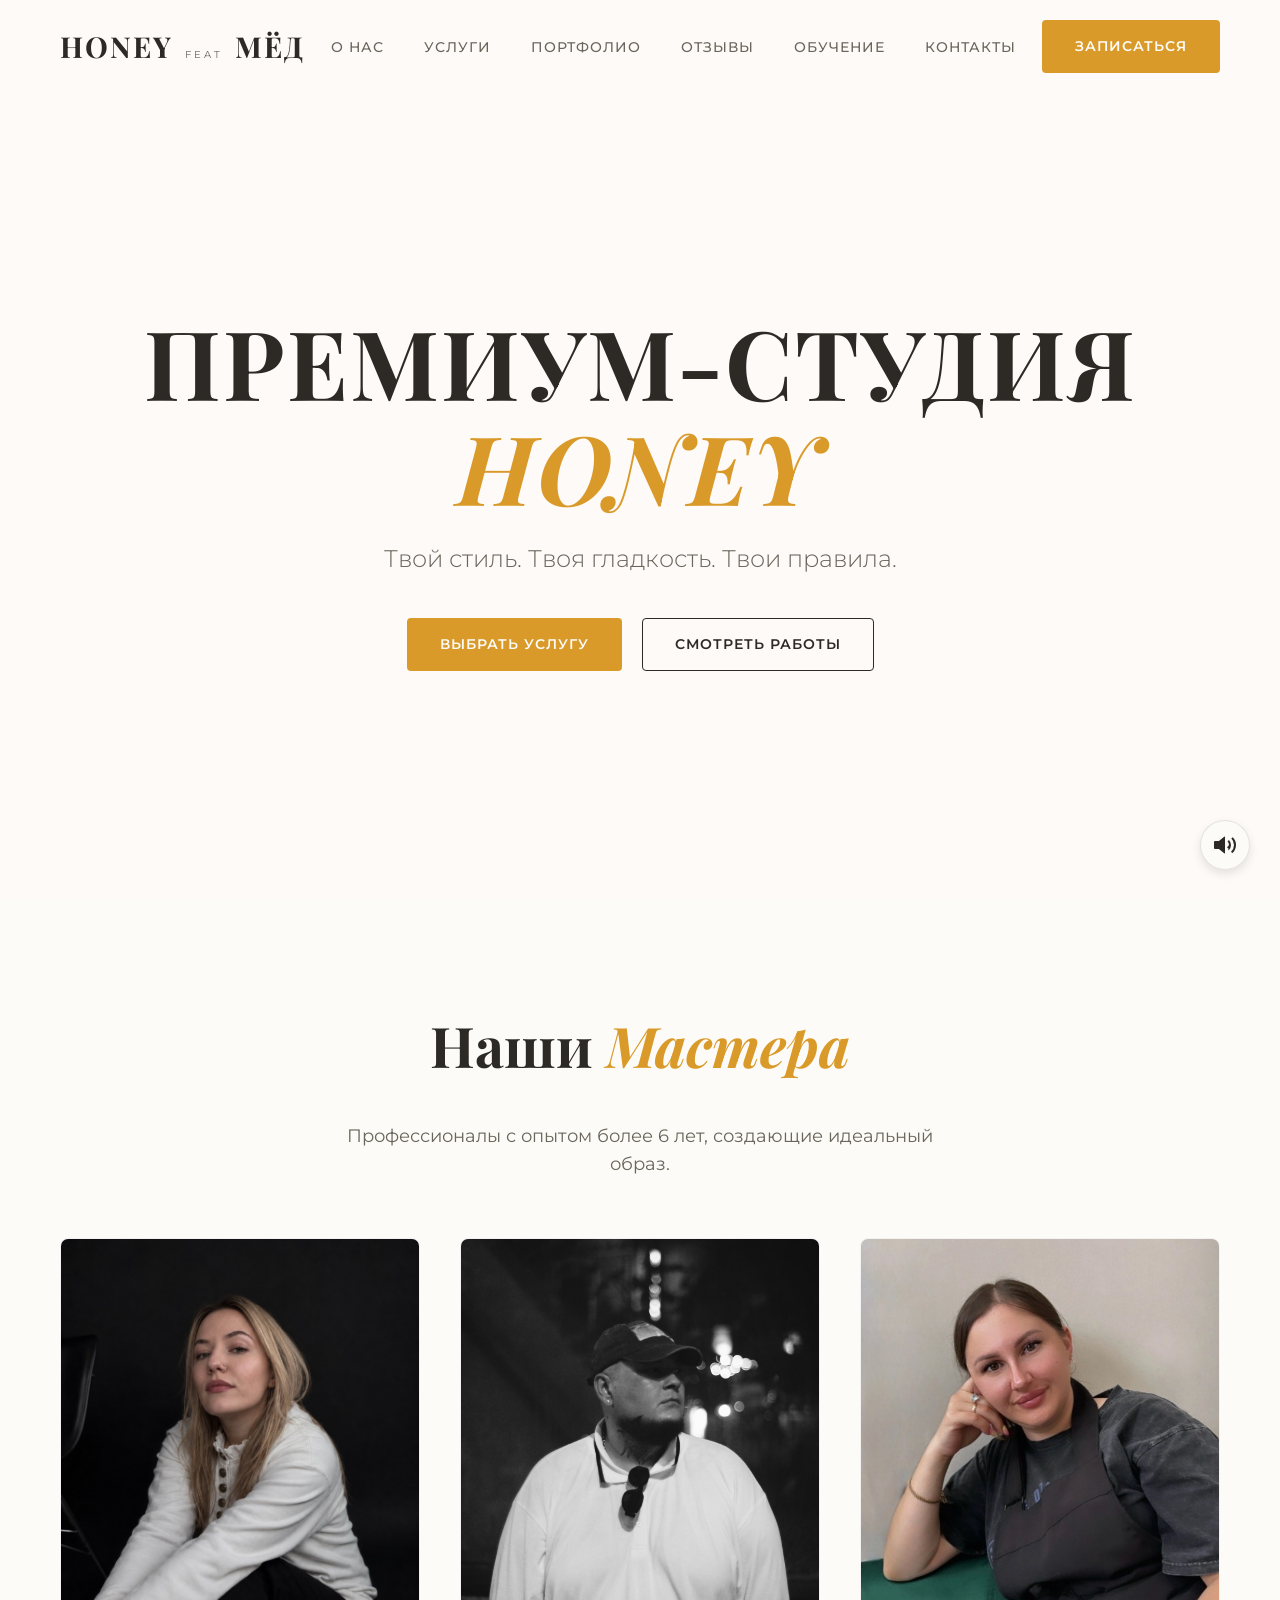
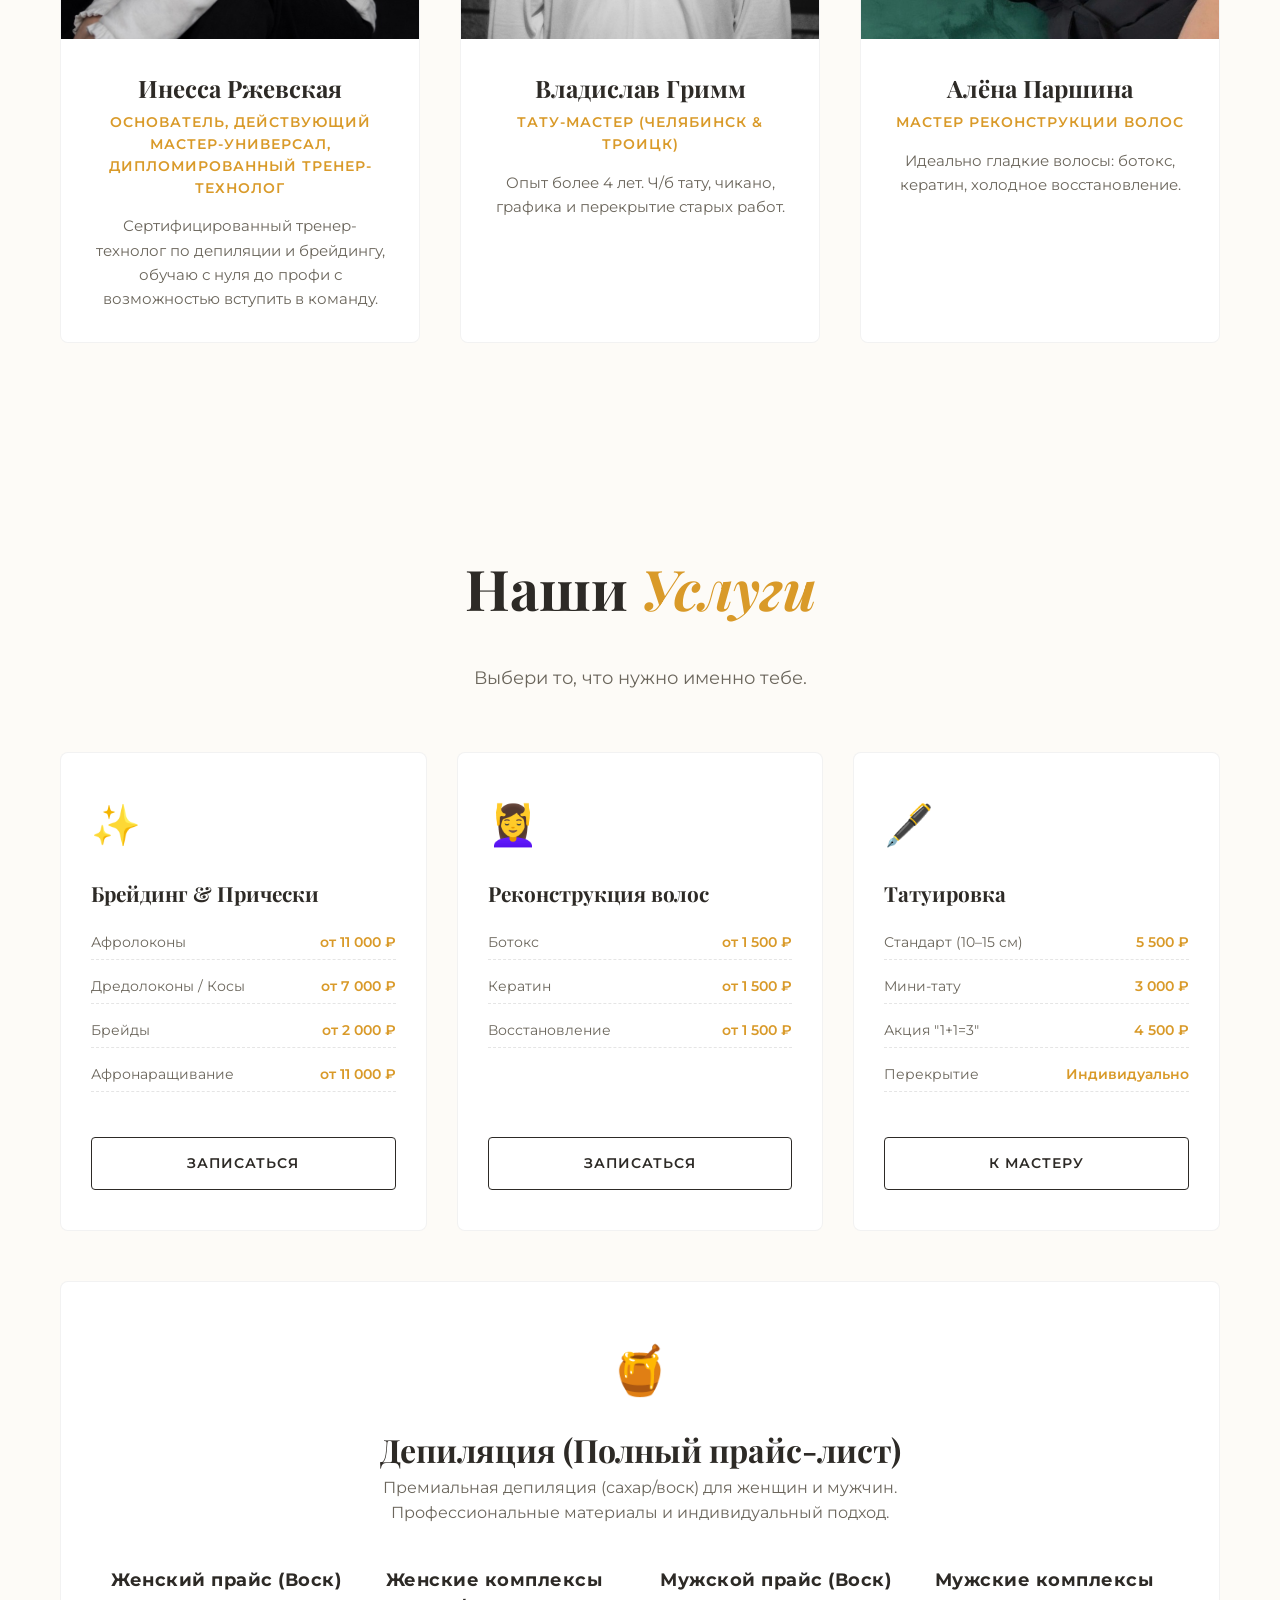
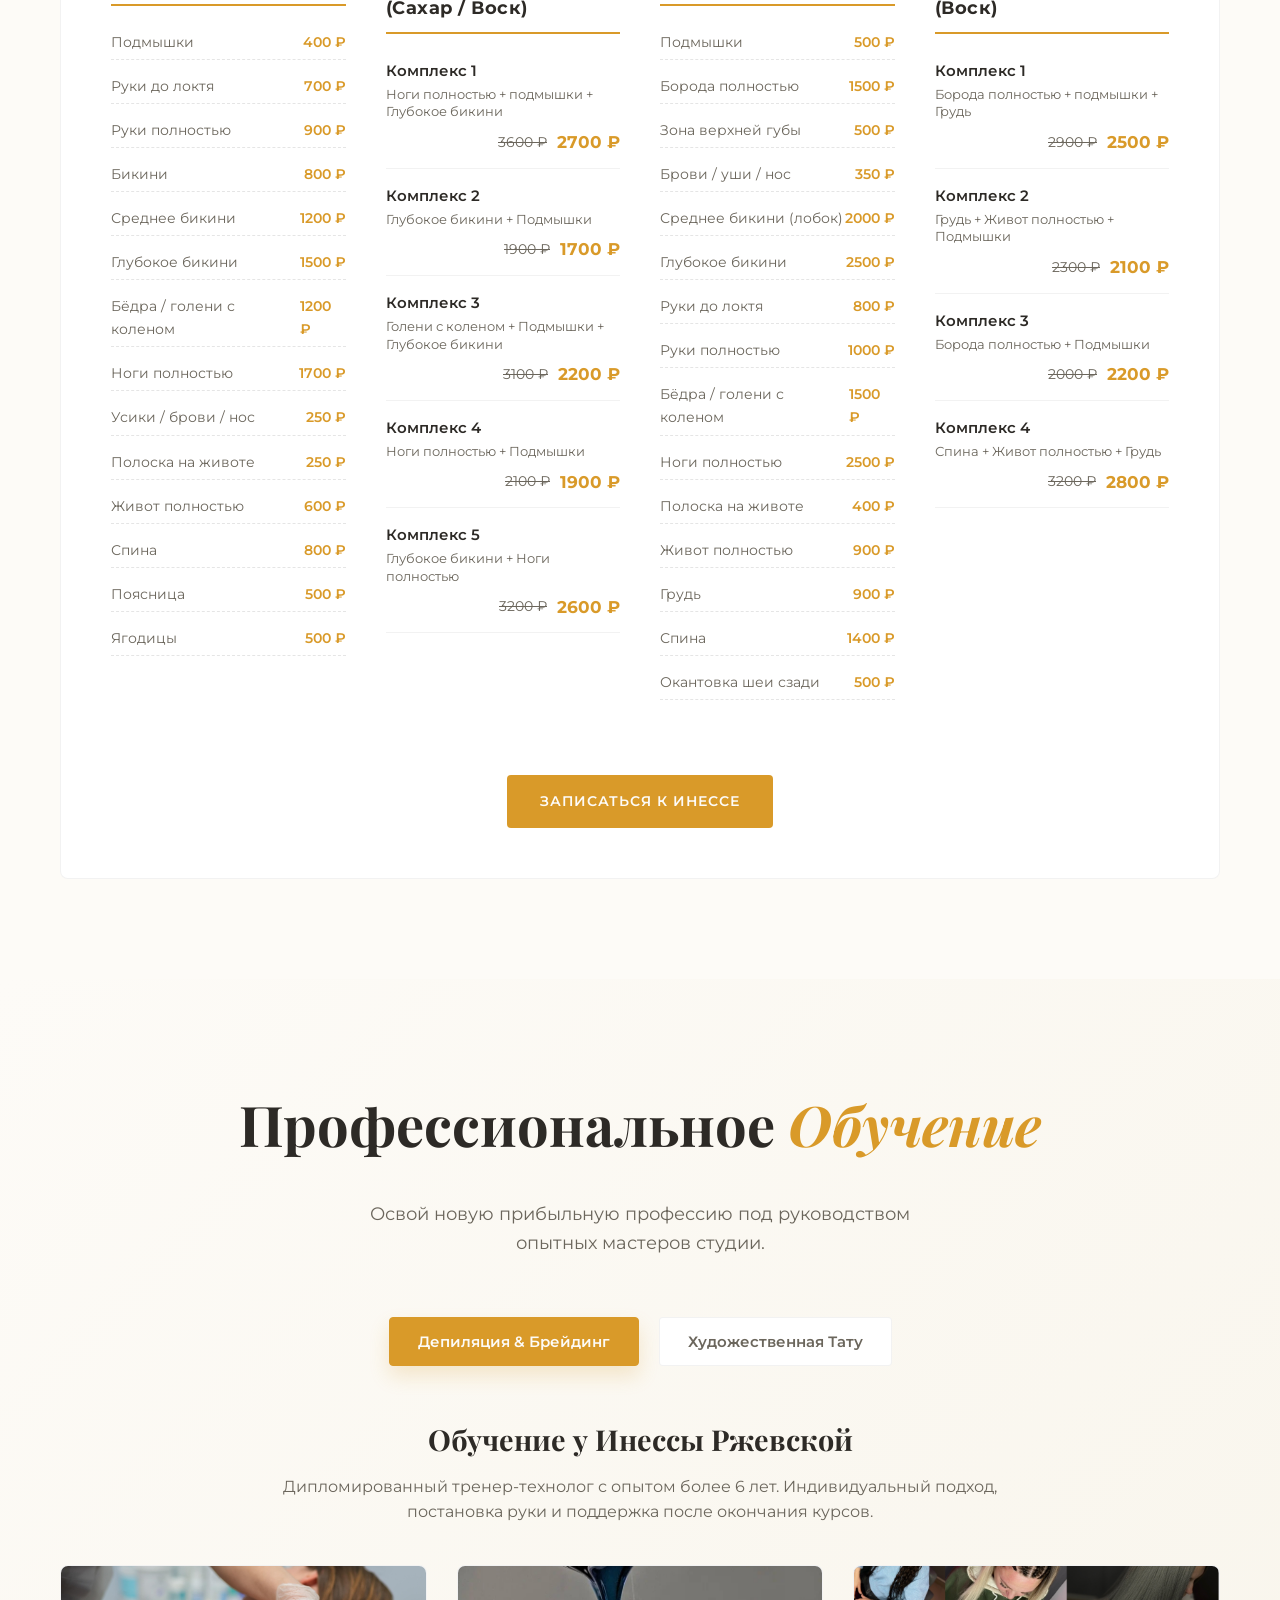
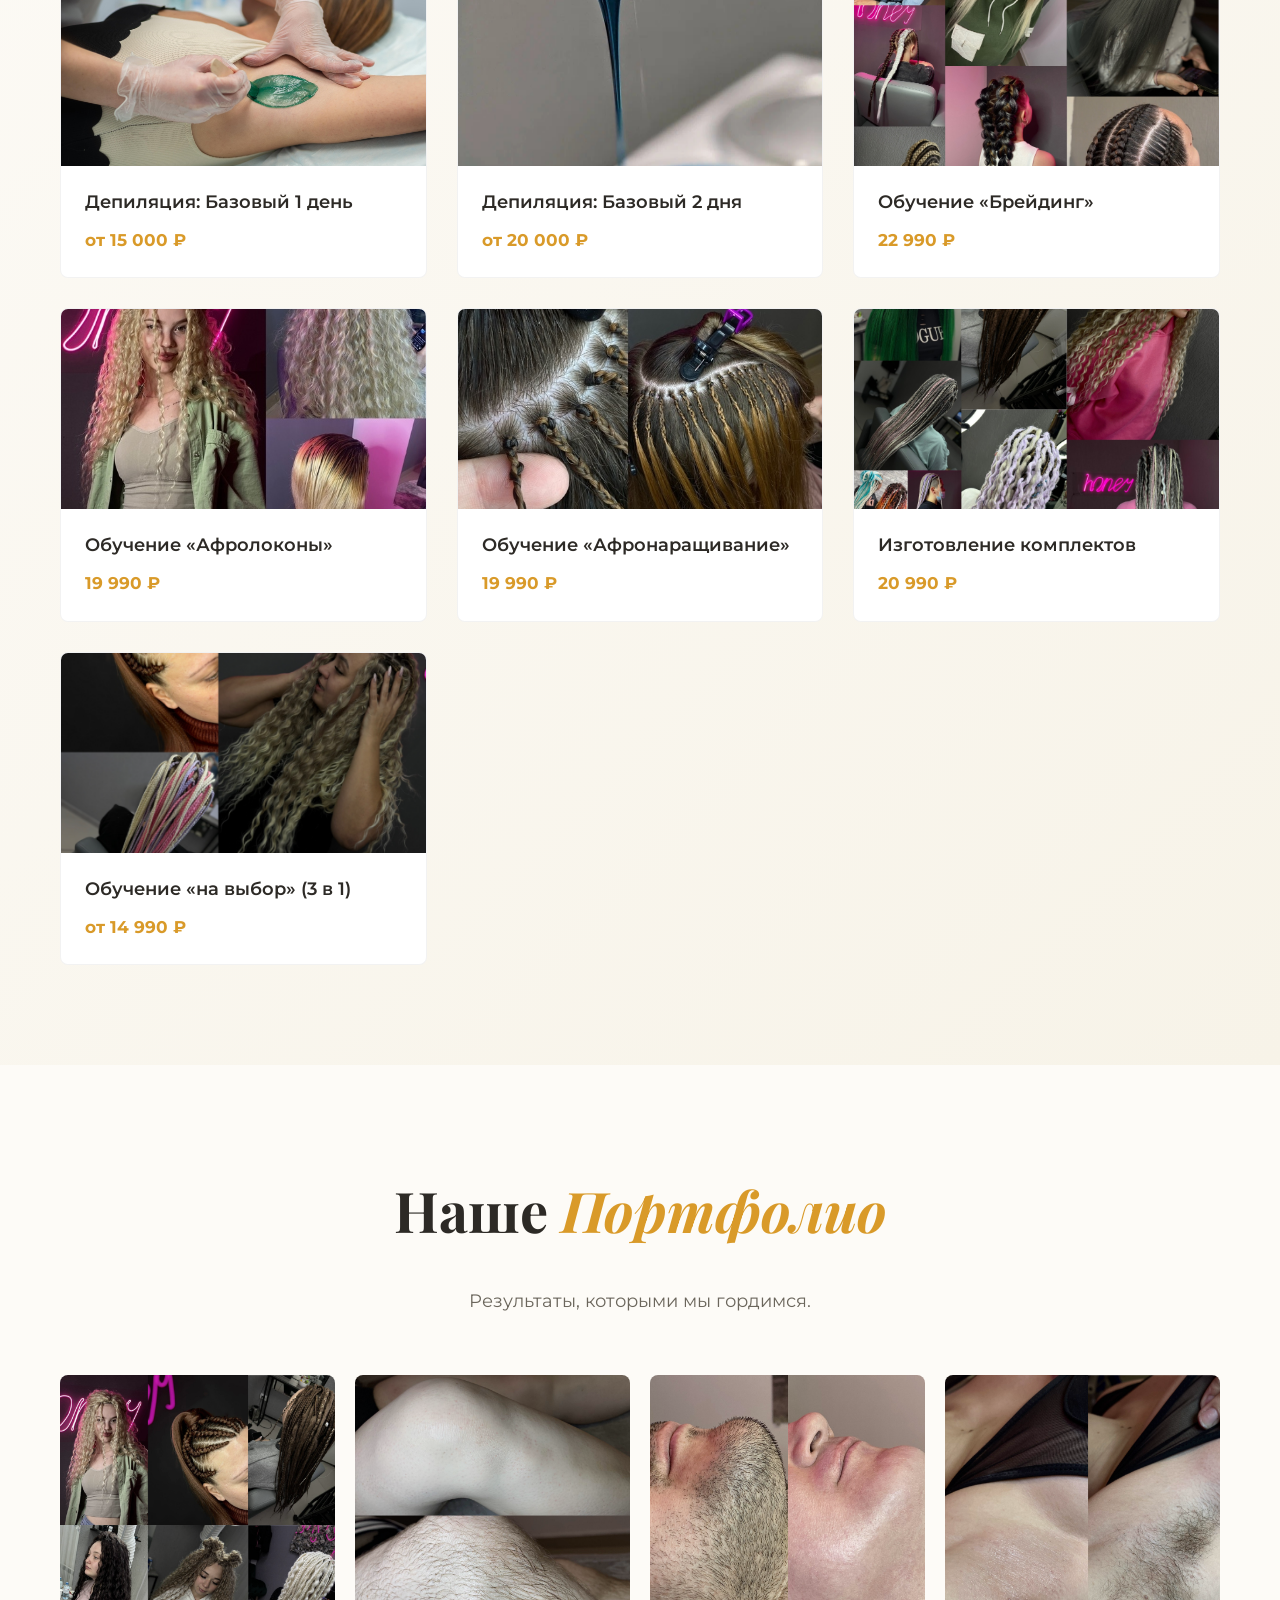
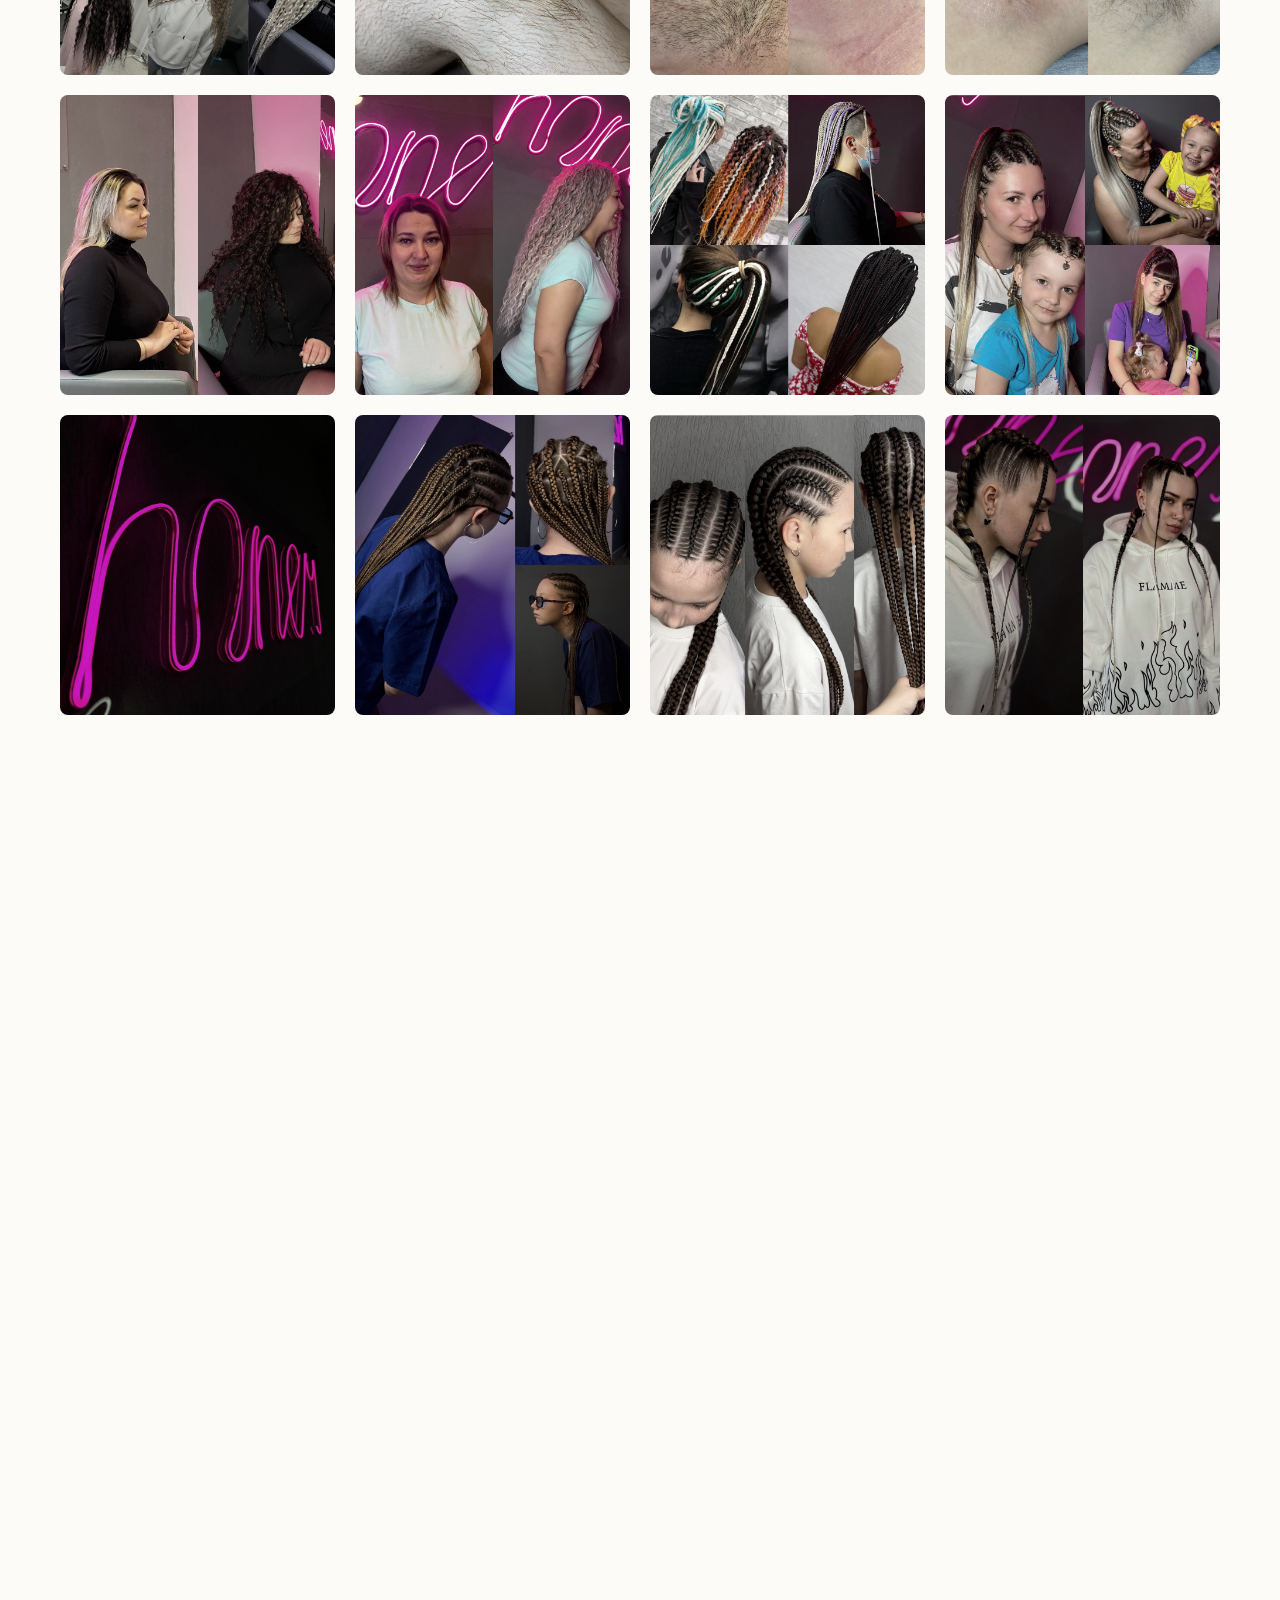
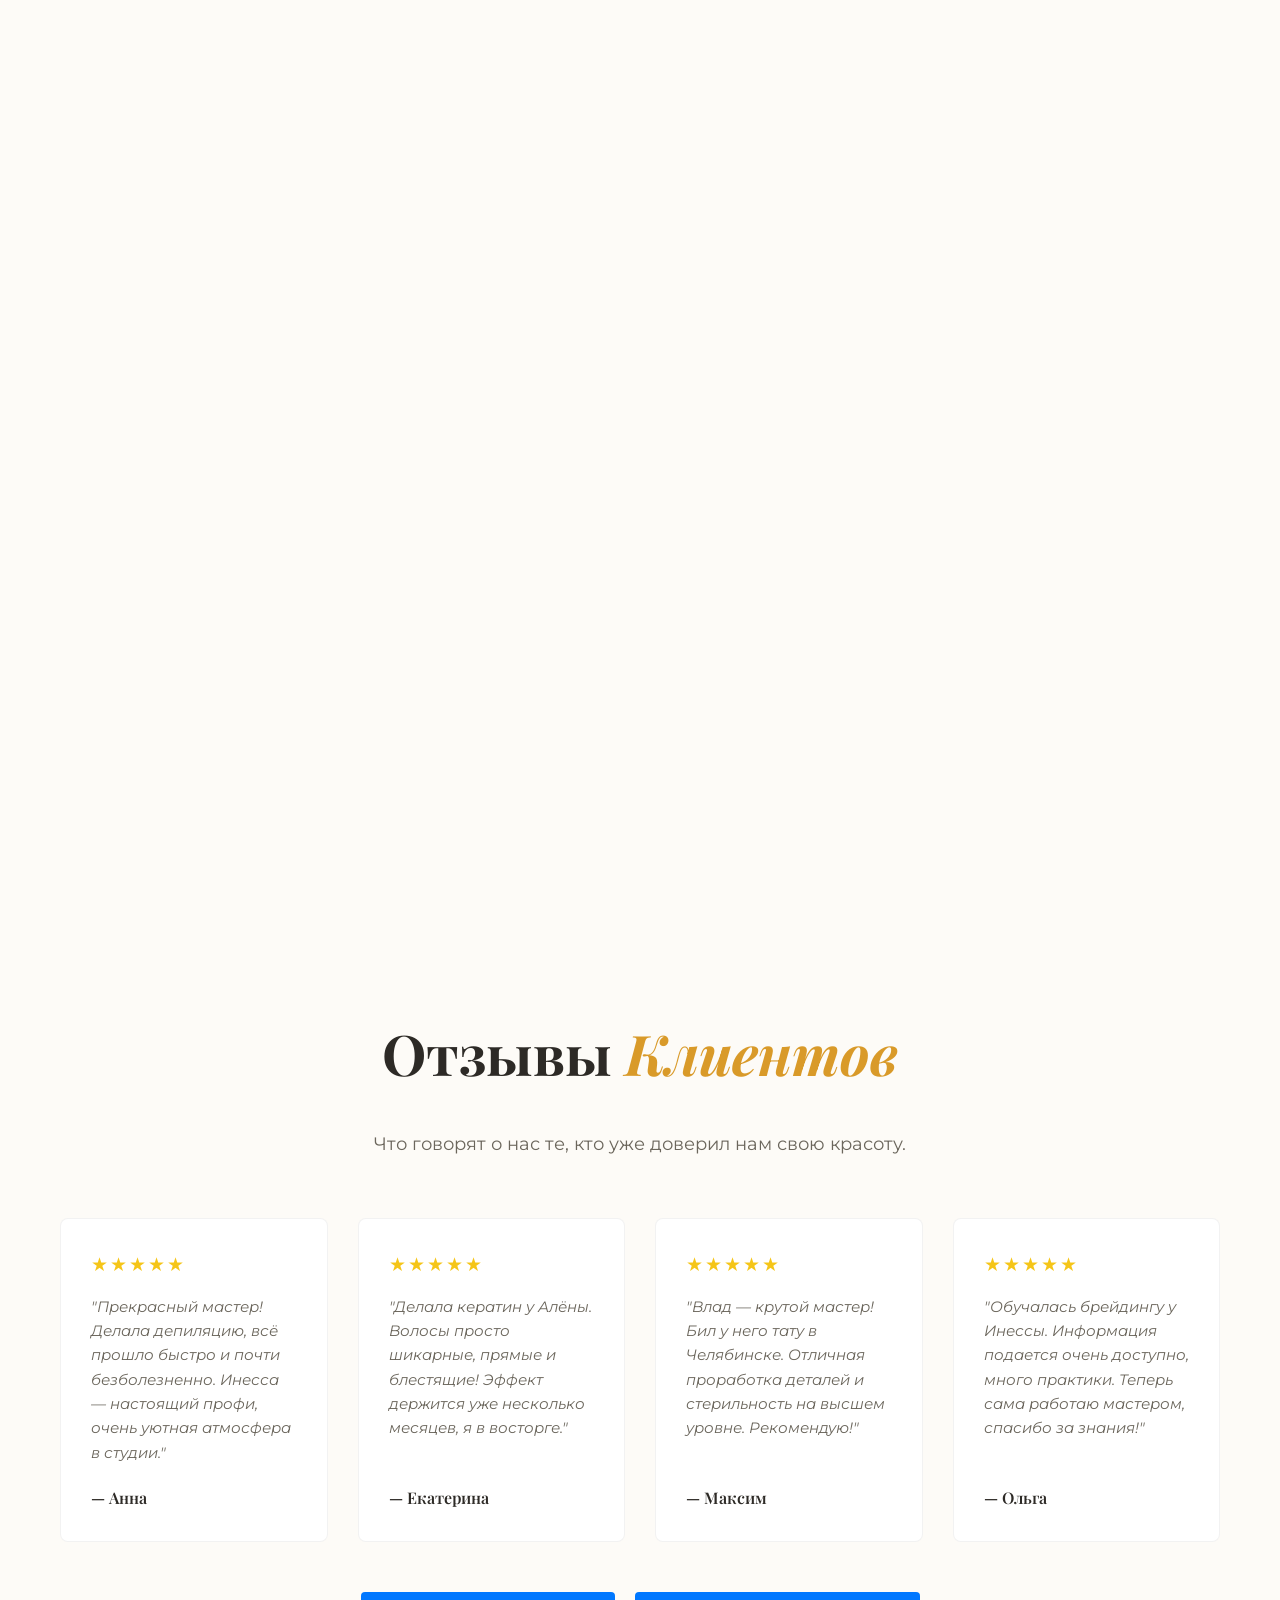
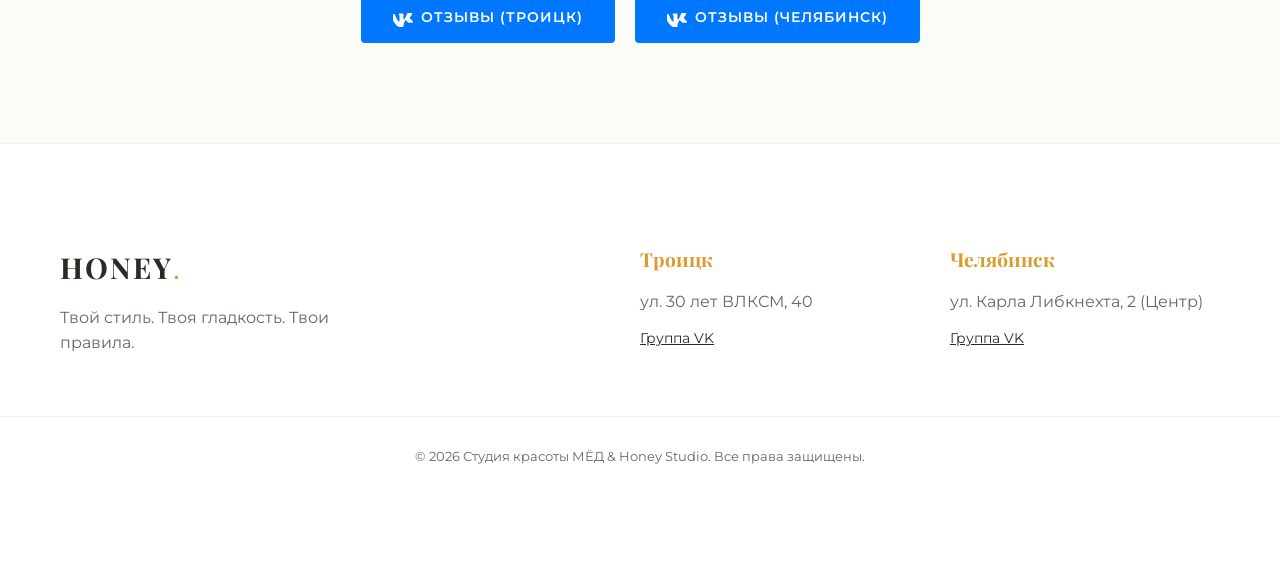
==== commit fd6768b9: "style: update Inessa's master card role and description" ====
--- a/index.html
+++ b/index.html
@@ -85,8 +85,8 @@
                     </div>
                     <div class="master-info">
                         <h3>Инесса Ржевская</h3>
-                        <p class="master-role">Основатель, Мастер-универсал</p>
-                        <p class="master-desc">Сертифицированный технолог по депиляции и брейдер. Обучает с нуля до профи.</p>
+                        <p class="master-role">Основатель, действующий мастер-универсал, дипломированный тренер-технолог</p>
+                        <p class="master-desc">Сертифицированный тренер-технолог по депиляции и брейдингу, обучаю с нуля до профи с возможностью вступить в команду.</p>
                     </div>
                 </a>
 
@@ -587,6 +587,14 @@
             <p>&copy; 2026 Студия красоты МЁД & Honey Studio. Все права защищены.</p>
         </div>
     </footer>
+    <!-- Модальное окно для просмотра картинок портфолио (Lightbox) -->
+    <div id="portfolioModal" class="modal">
+        <span class="modal-close" id="closePortfolioBtn">&times;</span>
+        <div class="modal-content">
+            <img id="portfolioModalImg" src="" alt="Портфолио крупным планом">
+        </div>
+    </div>
+
     <!-- JS -->
     <script src="courses-data.js"></script>
     <script src="script.js"></script>
--- a/style.css
+++ b/style.css
@@ -1080,3 +1080,72 @@
         text-align: center;
     }
 }
+
+/* =========================================
+   PORTFOLIO LIGHTBOX MODAL
+========================================= */
+.modal {
+    display: none;
+    position: fixed;
+    z-index: 2000;
+    top: 0;
+    left: 0;
+    width: 100%;
+    height: 100%;
+    background-color: rgba(20, 18, 16, 0.95);
+    backdrop-filter: blur(8px);
+    -webkit-backdrop-filter: blur(8px);
+    justify-content: center;
+    align-items: center;
+    opacity: 0;
+    transition: opacity var(--tr-fast);
+}
+
+.modal.active {
+    display: flex;
+    opacity: 1;
+}
+
+.modal-close {
+    position: absolute;
+    top: 30px;
+    right: 40px;
+    color: #ffffff;
+    font-size: 40px;
+    font-weight: 300;
+    cursor: pointer;
+    transition: var(--tr-fast);
+    z-index: 2100;
+}
+
+.modal-close:hover {
+    color: var(--accent-gold);
+    transform: scale(1.1);
+}
+
+.modal-content {
+    position: relative;
+    max-width: 85%;
+    max-height: 85%;
+    display: flex;
+    justify-content: center;
+    align-items: center;
+}
+
+.modal-content img {
+    max-width: 100%;
+    max-height: 85vh;
+    object-fit: contain;
+    border-radius: 4px;
+    box-shadow: 0 10px 30px rgba(0,0,0,0.5);
+    animation: zoomIn 0.3s ease forwards;
+}
+
+@keyframes zoomIn {
+    from { transform: scale(0.95); opacity: 0; }
+    to { transform: scale(1); opacity: 1; }
+}
+
+.portfolio-grid img {
+    cursor: pointer;
+}
